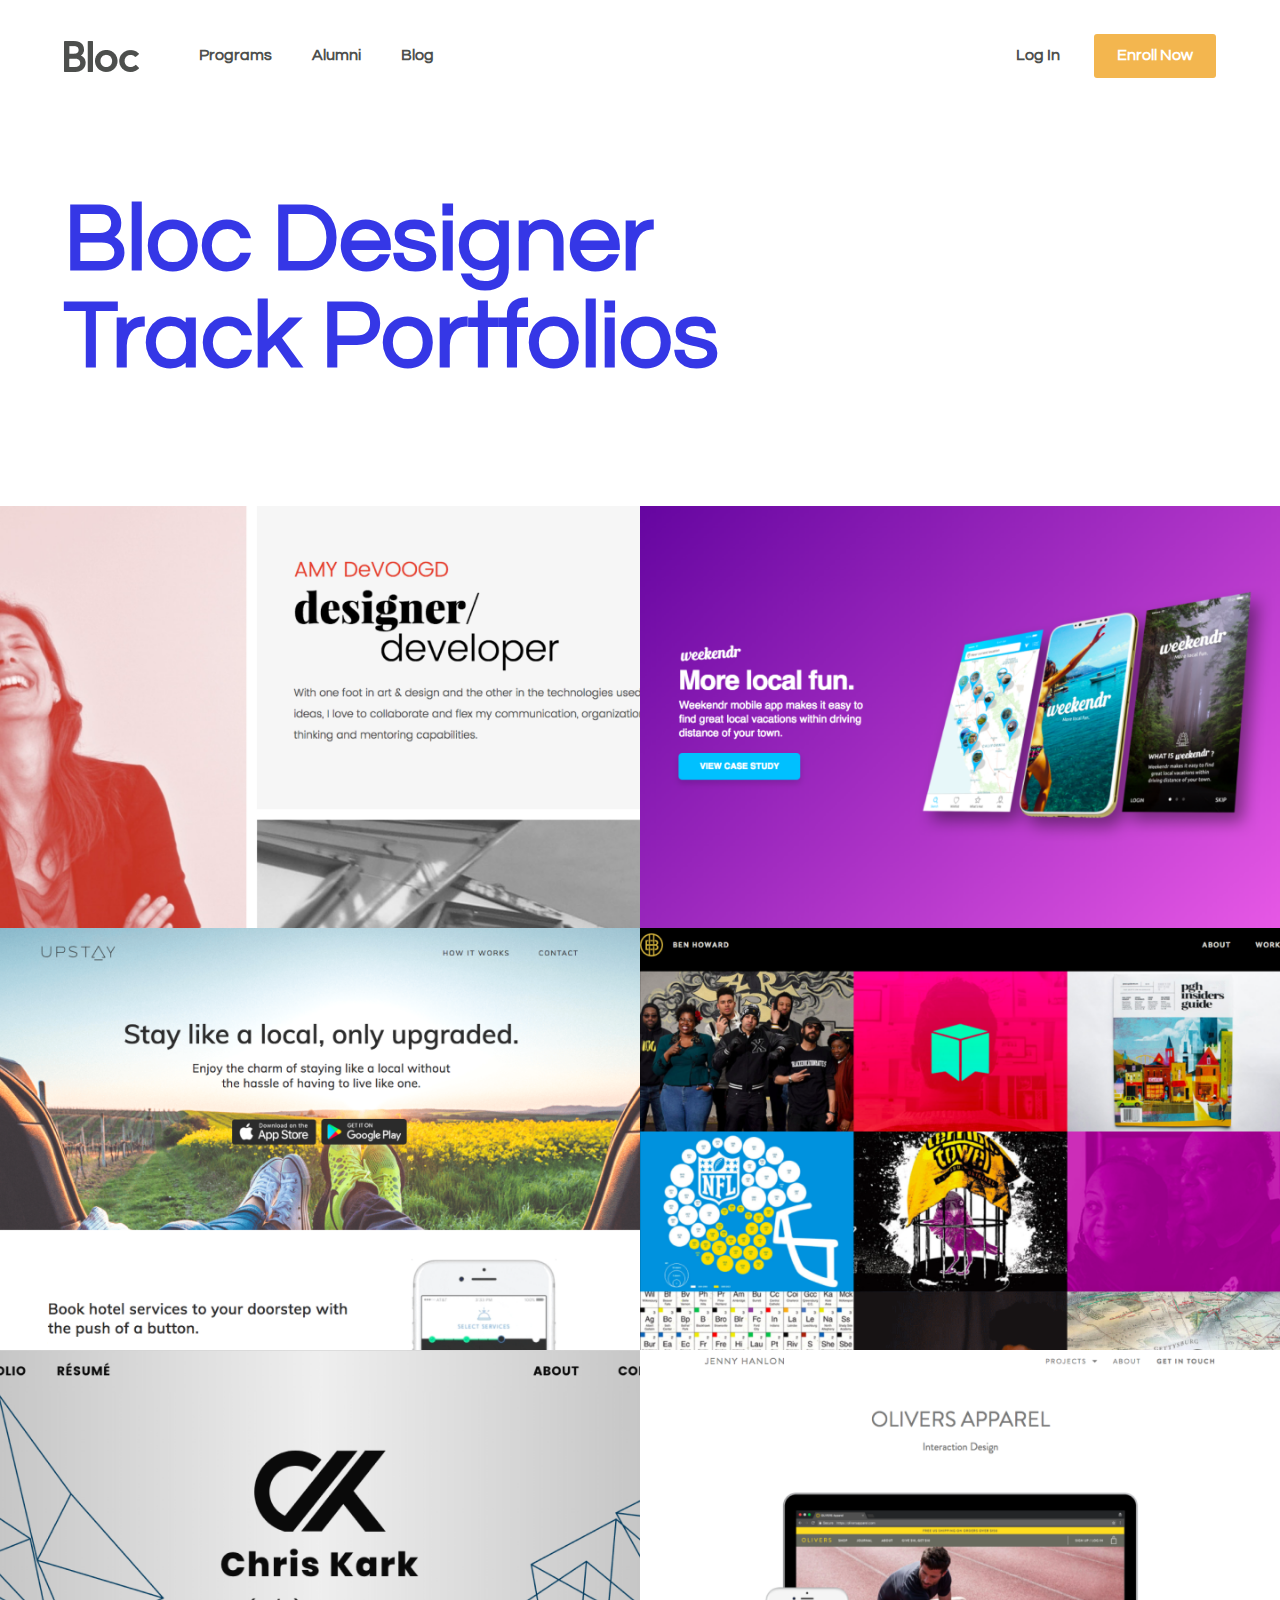
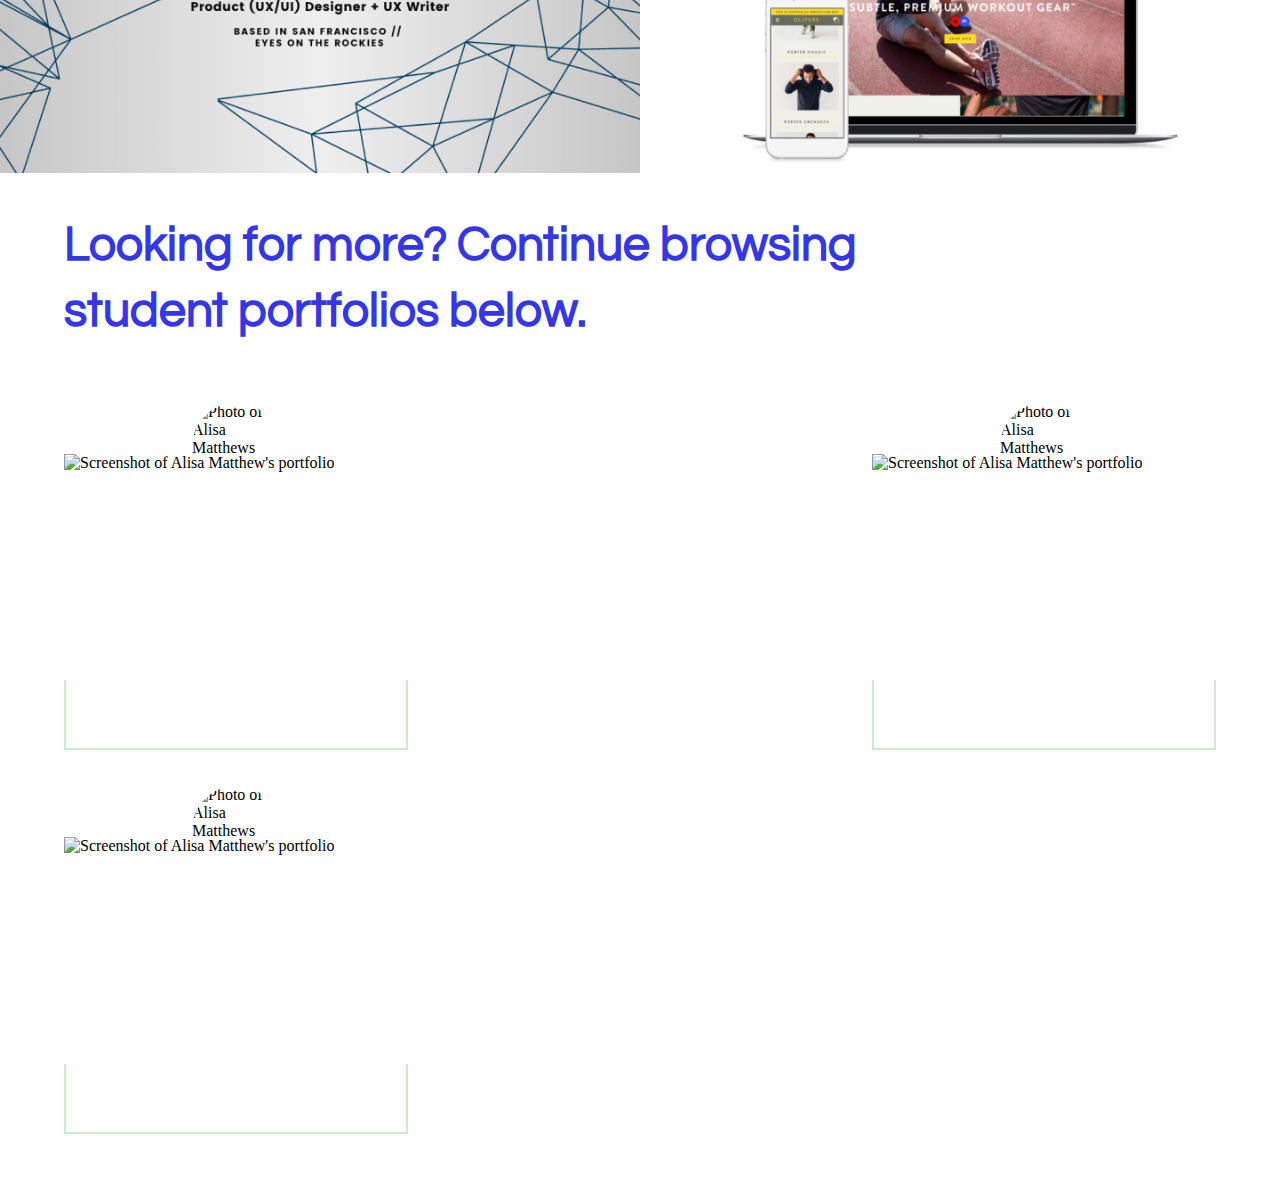
==== index.html @ 14255a94 "update more portfolios section" ====
<!DOCTYPE html>
<html lang="en-us">
  <head>
    <meta http-equiv="X-UA-Compatible" content="IE=Edge">
    <meta name="viewport" content="width=device-width, initial-scale=1">
    <meta charset="utf-8">
    <title>Bloc Designer Track Portfolios</title>

    <!-- Favicon -->
    <link rel="shortcut icon" type="image/x-icon" href="https://cdn2.bloc.io/assets/logos/bloc-logo-square-500x500-white-aeadf5158e1755bd456884b27b564ef7.jpg">

    <!-- CSS -->
    <link rel="stylesheet" href="css/style.css">

    <!-- Circular Typeface -->
    <link rel="stylesheet" href="https://img.bloc.io/fonts/typography.css">

    <!-- Alternate Typeface -->
    <link rel="stylesheet" href="https://fonts.googleapis.com/css?family=Questrial:300,400,700">

    <!-- Info for social media posts -->


  </head>
  <body>

    <!-- HEADER -->

    <header>
      <div class="bloc-header">
        <div class="header-one-half-left">
          <a href="https://www.bloc.io/"><div id="logo"><img src="assets/bloc-logo.png" alt="Bloc logo"></div>
          <div class="header-links"></a>
            <a href="https://www.bloc.io/#programs"><h4>Programs</h4></a>
            <a href="https://www.bloc.io/alumni"><h4>Alumni</h4></a>
            <a href="https://medium.com/newsonthebloc"><h4>Blog</h4></a>
          </div>
        </div>
        <div class="header-one-half-right">
          <div class="log-in-link">
            <a href="https://www.bloc.io/sign_in"><h4>Log In</h4></a>
          </div>
          <a href="https://www.bloc.io/enroll"><div class="enroll-button"><h4>Enroll Now</h4></div>
        </div></a>
      </div>
    </header>

    <!-- FEATURED PORTFOLIOS -->
    <section class="featured-portfolios-section">
      <div class="featured-portfolios-section-title">
        <h1>Bloc Designer Track Portfolios</h1>
      </div>
      <div class="featured-portfolio" id="amy-d">
        <a href="http://devoogd.com/" target="_blank">
          <img src="assets/amy-d-portfolio.png" alt="Amy DeVoogd Portfolio">
        </a>
      </div>
      <div class="featured-portfolio-mobile-info">
        <h3>Amy DeVoogd</h3>
        <p class="featured-portfolio-mobile-city">Chicago, IL</p>
        <p class="featured-portfolio-mobile-type">Designer/Developer</p>
      </div>
      <div class="featured-portfolio" id="edward-l">
        <a href="http://eduxdesigns.com/" target="_blank">
          <img src="assets/edward-l-portfolio.png" alt="Edward Lim Portfolio">
        </a>
      </div>
      <div class="featured-portfolio-mobile-info">
        <h3>Edward Lim</h3>
        <p class="featured-portfolio-mobile-city">San Francisco, CA</p>
        <p class="featured-portfolio-mobile-type">UX Designer</p>
      </div>
      <div class="featured-portfolio" id="megan-r">
        <a href="http://meganreed.com/" target="_blank">
          <img src="assets/megan-r-portfolio.png" alt="Megan Reed Portfolio">
        </a>
      </div>
      <div class="featured-portfolio-mobile-info">
        <h3>Megan Reed</h3>
        <p class="featured-portfolio-mobile-city">Miami, FL</p>
        <p class="featured-portfolio-mobile-type">Digital Experience Designer</p>
      </div>
      <div class="featured-portfolio" id="ben-h">
        <a href="http://benhoward.design/" target="_blank">
          <img src="assets/ben-h-portfolio.png" alt="Ben Howard Portfolio">
        </a>
      </div>
      <div class="featured-portfolio-mobile-info">
        <h3>Ben Howard</h3>
        <p class="featured-portfolio-mobile-city">Pittsburg, PA</p>
        <p class="featured-portfolio-mobile-type">Designer</p>
      </div>
      <div class="featured-portfolio" id="chris-k">
        <a href="http://ckark.io/" target="_blank">
          <img src="assets/chris-k-portfolio.png" alt="Chris Kark Portfolio">
        </a>
      </div>
      <div class="featured-portfolio-mobile-info">
        <h3>Chris Kark</h3>
        <p class="featured-portfolio-mobile-city">San Francisco, CA</p>
        <p class="featured-portfolio-mobile-type">Product Designer + UX Writer</p>
      </div>
      <div class="featured-portfolio" id="jenny-h">
        <a href="http://jennyhanlon.com/" target="_blank">
          <img src="assets/jenny-h-portfolio.png" alt="Jenny Hanlon Portfolio">
        </a>
      </div>
      <div class="featured-portfolio-mobile-info">
        <h3>Jenny Hanlon</h3>
        <p class="featured-portfolio-mobile-city">Bay Area</p>
        <p class="featured-portfolio-mobile-type">User Experience Designer</p>
      </div>
    </section>

    <!-- MORE STUDENT PORTFOLIOS-->
    <section class="more-portfolios-section">
      <div class="more-portfolios-section-title">
        <h2>Looking for more? Continue browsing student portfolios below.</h2>
      </div>
      <div class="more-portfolios-layout">

        <div class="individual-portfolio flex-start">
          <div class="individual-portfolio-student-photo">
            <img src="assets/alisa-m-photo.png" alt="Photo of Alisa Matthews">
          </div>
          <div class="individual-portfolio-screenshot">
            <img src="assets/alisa-m-screenshot.png" alt="Screenshot of Alisa Matthew's portfolio">
          </div>
          <div class="individual-portfolio-info">

          </div>
        </div>

        <div class="individual-portfolio">
          <div class="individual-portfolio-student-photo">
            <img src="assets/alisa-m-photo.png" alt="Photo of Alisa Matthews">
          </div>
          <div class="individual-portfolio-screenshot">
            <img src="assets/alisa-m-screenshot.png" alt="Screenshot of Alisa Matthew's portfolio">
          </div>
          <div class="individual-portfolio-info">

          </div>
        </div>

        <div class="individual-portfolio flex-end">
          <div class="individual-portfolio-student-photo">
            <img src="assets/alisa-m-photo.png" alt="Photo of Alisa Matthews">
          </div>
          <div class="individual-portfolio-screenshot">
            <img src="assets/alisa-m-screenshot.png" alt="Screenshot of Alisa Matthew's portfolio">
          </div>
          <div class="individual-portfolio-info">

          </div>
        </div>

      </div>
    </section>





    <script src="js/jquery-3.2.1.min.js"></script>
    <script type="text/javascript">

      function hasTouch() {
        return 'ontouchstart' in document.documentElement
           || navigator.maxTouchPoints > 0
           || navigator.msMaxTouchPoints > 0;
         }

      // disable hover states on touch based devices

      if (hasTouch()) { // remove all :hover stylesheets
        try { // prevent exception on browsers not supporting DOM styleSheets properly
          for (var si in document.styleSheets) {
            var styleSheet = document.styleSheets[si];
            if (!styleSheet.rules) continue;

            for (var ri = styleSheet.rules.length - 1; ri >= 0; ri--) {
                if (!styleSheet.rules[ri].selectorText) continue;

                if (styleSheet.rules[ri].selectorText.match(':hover')) {
                    styleSheet.deleteRule(ri);
                }
             }
          }
        } catch (ex) {}
      }

    </script>


  </body>
</html>
---- css/style.css ----
ul {
    -webkit-margin-after: 0;
    -webkit-margin-before: 0;
    -webkit-padding-start: 0;
    padding: 0;
    margin: 0;
    text-align: left;
    top:0;
    right: 0;
    bottom: 0;
    left: 0;
}

body {
  margin: 0;
}

h1 {
  font-size: 40px;
  line-height: 41px;
  font-family: "Circular Std", "Questrial", sans-serif;
  font-style: Black;
  color: #3537E6;
  margin: 0;
}

h2 {
  font-size: 30px;
  line-height: 38px;
  font-family: "Circular Std", "Questrial", sans-serif;
  font-style: Black;
  color: #3537E6;
  margin: 0;
}

h3 {
  font-size: 24px;
  line-height: 39px;
  font-family: "Circular Std", "Questrial", sans-serif;
  font-style: Bold;
  color: #fff;
  margin: 0;
}

h4 {
  font-size: 16px;
  line-height: 18px;
  font-family: "Circular Std", "Questrial", sans-serif;
  font-style: Medium;
  color: #4D4F4D;
  margin: 0;
}

p {
  margin: 0;
  font-family: "Circular Std", "Questrial", sans-serif;
}



/* Bloc header */

.bloc-header a {
  text-decoration: none;
}

.bloc-header {
  width: 100%;
  max-width: 2160px;
}

.header-one-half-left {
  margin-top: 34px;
  margin-bottom: 34px;
  margin-left: 30px;
  width: 50px;
  float: left;
  position: relative;
  transition: 0.5s ease;
}

.header-one-half-right {
  margin-top: 34px;
  margin-bottom: 34px;
  margin-right: 30px;
  width: 122px;
  float: right;
  transition: 0.5s ease;
}

#logo {
  padding-top: 7px;
}

.header-links {
  padding:0 0 10px 60px;
}

.header-links h4 {
  display: none;
}

.log-in-link {
  display: none;
}

.enroll-button {
  width: 122px;
  height: 44px;
  background-color: #F3B64F;
  border-radius: 3px;
  float: right;
}

.enroll-button h4 {
  color: #fff;
  text-align: center;
  padding-top: 12px;
  margin: 0 0;
}

@media (min-width: 768px) {
  .header-one-half-left {
    width: 400px;
    margin-left: 64px;
    display: -webkit-inline-box;
  }
  .header-one-half-right {
    width: 200px;
    margin-right: 64px;
  }
  .header-links h4 {
    display: inline-block;
    padding-right: 36px;
    margin-top: 12px;
  }
  .log-in-link {
    display: -webkit-inline-box;
    margin-top: 12px;
  }
}



/* Featured Portfolios Section */

.featured-portfolios-section {
  width: 100%;
  display: block;
  position: relative;
  clear: both;
  padding-top: 20px;
}

.featured-portfolios-section-title {
  width: 233px;
  margin-left: 30px;
  padding: 20px 0 70px 0;
}

.featured-portfolio img {
  width: 100%;
  overflow: hidden;
  vertical-align: top;
}

.featured-portfolio-mobile-info {
  display: block;
  background-color: #3537E6;
  height: 120px;
  padding-left: 30px;
}

.featured-portfolio-mobile-info h3 {
  width: 90%;
  padding-top: 10px;
  margin-bottom: -6px;
}

.featured-portfolio-mobile-info p {
  font-style: Medium;
  text-align: left;
  color: #fff;
  width: 90%;
  margin-top: 10px;
}

.featured-portfolio-mobile-city p {
  font-size: 17px;
}

.featured-portfolio-mobile-type {
  text-transform: uppercase;
}

.featured-portfolio-mobile-type p {
  font-size: 16px;
  padding-bottom: 15px;
}

@media (min-width: 768px) {
  .featured-portfolios-section-title {
    width: 650px;
    margin-left: 64px;
    padding: 60px 0 120px 0;
  }
  .featured-portfolios-section-title h1 {
    font-size: 95px;
    line-height: 97px;
  }
  .featured-portfolio {
    display: inline-block;
    float: left;
    width: 50%;
  }
  .featured-portfolio-mobile-info {
    display: none;
  }
}

@media (min-width: 950px) {
  .featured-portfolios-section-title {
    width: 760px;
  }
}

@media (min-width: 2160px) {
  .featured-portfolios-section {
    max-width: 2160px;
  }
  .featured-portfolio {
    max-width: 720px;
  }
}


/* More portfolios section title */

.more-portfolios-section {
  position: relative;
  clear: both;
  display: block;
}

.more-portfolios-section-title {
  padding: 40px 0 40px 30px;
  background: #3537E6;
}

.more-portfolios-section-title h2 {
  color: #fff;
  width: 317px;
}

@media (min-width: 768px) {
  .more-portfolios-section-title {
    background: #fff;
    padding-left: 64px;
  }
  .more-portfolios-section-title h2 {
    font-size: 48px;
    line-height: 66px;
    color: #3537E6;
    width: 650px;
  }
}

@media (min-width: 950px) {
  .more-portfolios-section-title h2 {
    width: 851px;
  }
}


/* More portfolios section content */

.more-portfolios-layout {
  display: flex;
  flex-direction: column;
  padding-top: 40px;
  padding-bottom: 40px;
  width: 345px;
  margin-left: auto;
  margin-right: auto;
}

.individual-portfolio {
  padding: 18px 0;
}

.individual-portfolio-student-photo {
  width: 75px;
  height: 75px;
  border-radius: 50%;
  position:relative;
  z-index:1;
  overflow: hidden;
  margin-left: auto;
  margin-right: auto;
  margin-bottom: -37px;
}

.individual-portfolio-student-photo img {
  height: 75px;
  width: auto;
}

.individual-portfolio-screenshot {
  width: 314px;
  height: 206.8px;
  overflow: hidden;
}

.individual-portfolio-screenshot img {
  height: 206.8px;
  width: auto;
}

.individual-portfolio-info {
  height: 62px;
  width: 310px;
  border-right: 2px solid #CBEBCB;
  border-bottom: 2px solid #CBEBCB;
  border-left: 2px solid #CBEBCB;
}

@media (min-width: 768px) {
  .more-portfolios-layout {
    padding-top: 0;
  }
  .individual-portfolio-student-photo {
    width: 88px;
    height: 88px;
    margin-bottom: -37px;
  }
  .individual-portfolio-student-photo img {
    min-height: 88px;
  }
  .individual-portfolio-screenshot {
    width: 344px;
    height: 226.46px;
  }
  .individual-portfolio-screenshot img {
    height: 226.46px;
  }
  .individual-portfolio-info {
    height: 68px;
    width: 340px;
  }
}

@media (min-width: 1255px) {
  .more-portfolios-layout {
    width: auto;
    max-width: 1639px;
    margin-left: 64px;
    flex-wrap: wrap;
    flex-direction: row;
    justify-content: space-between;
  }
  .individual-portfolio {
    padding-right: 64px;
  }
}

@media (min-width: 2160px) {
  .more-portfolios-layout {
    width: 1639px;
  }
}
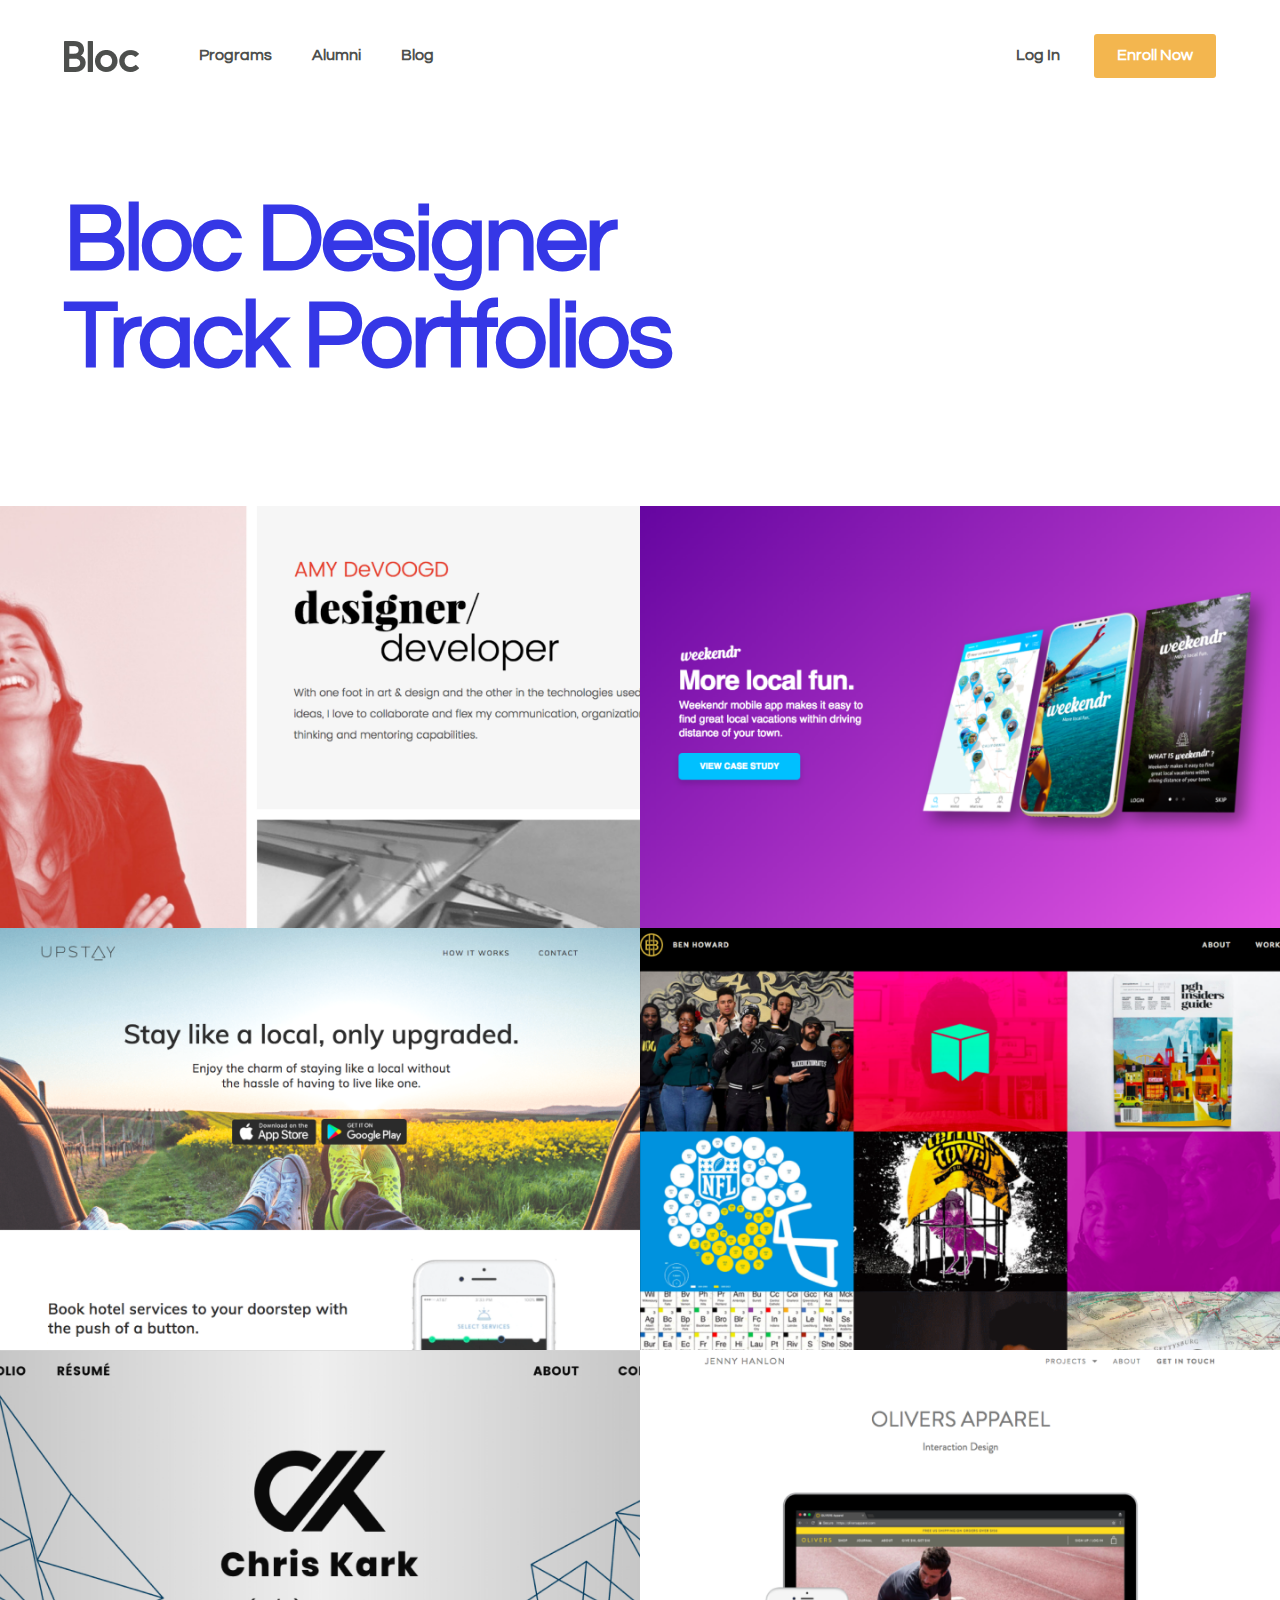
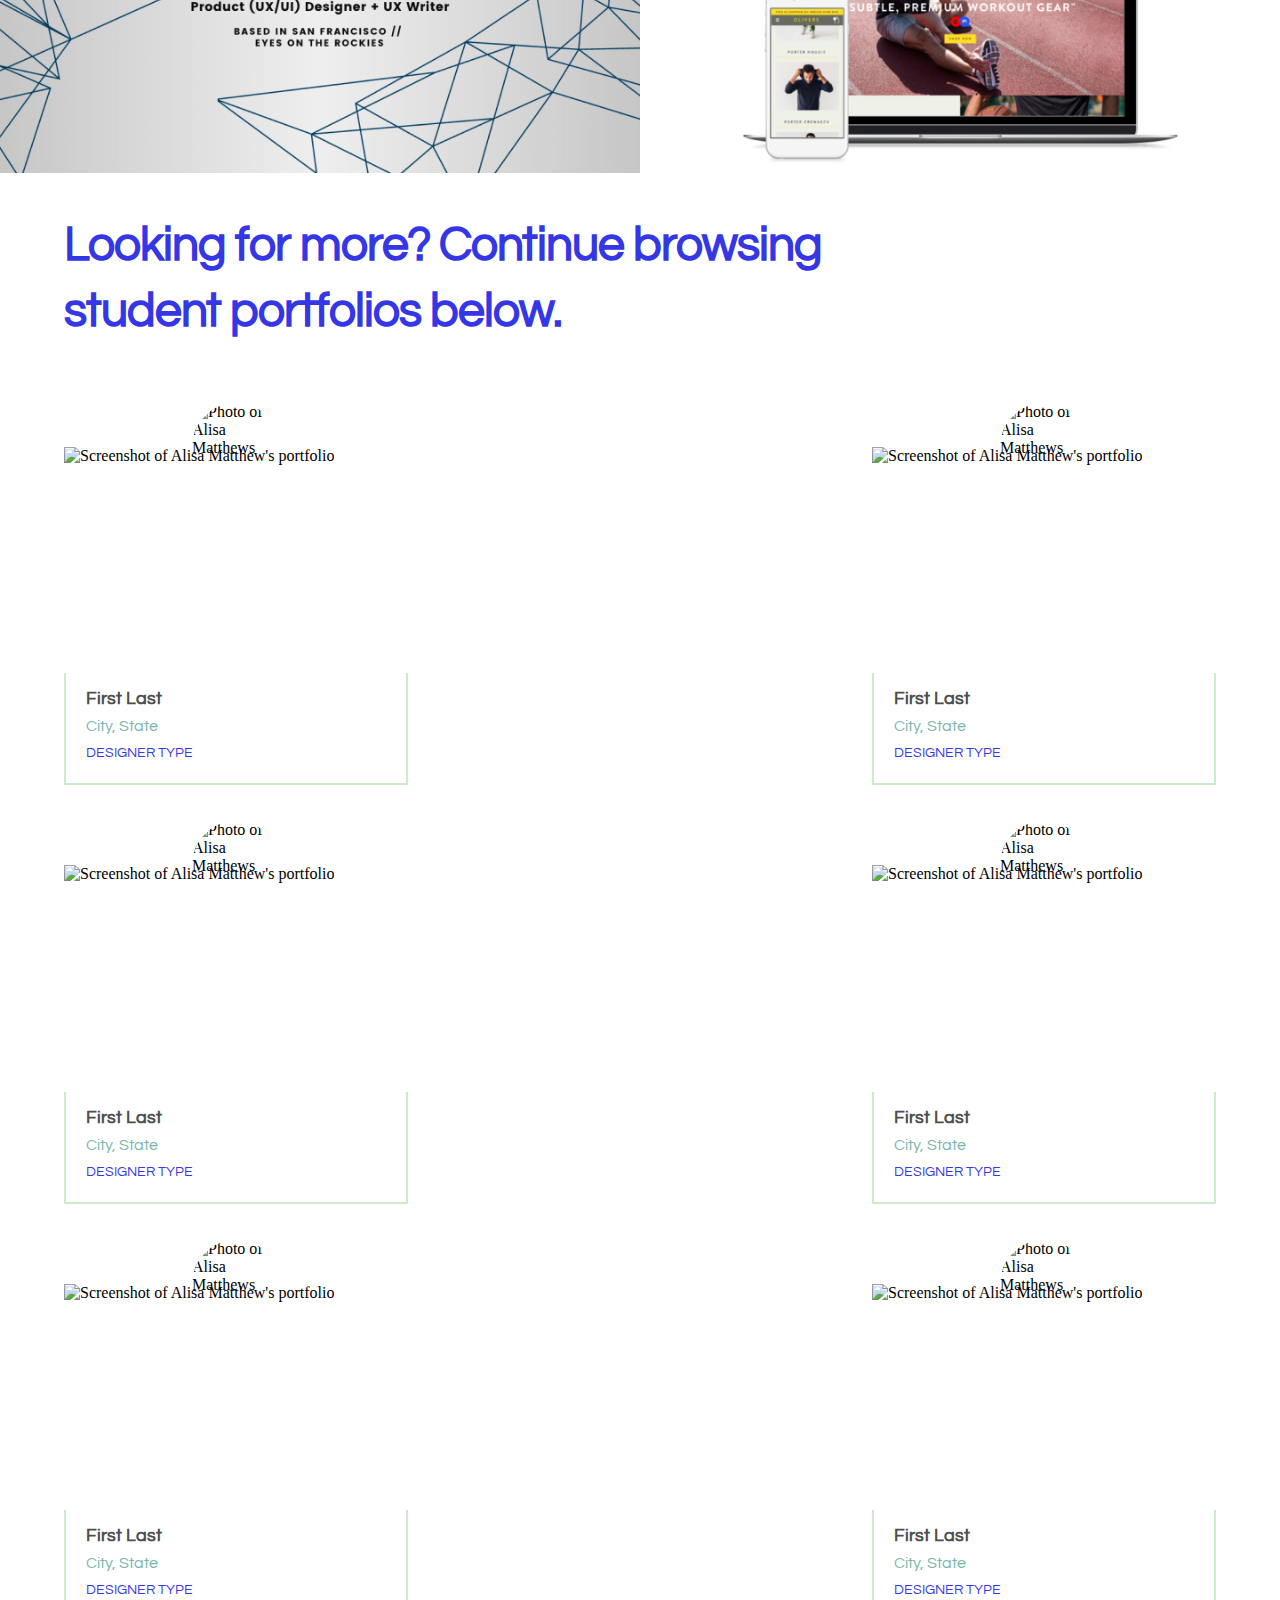
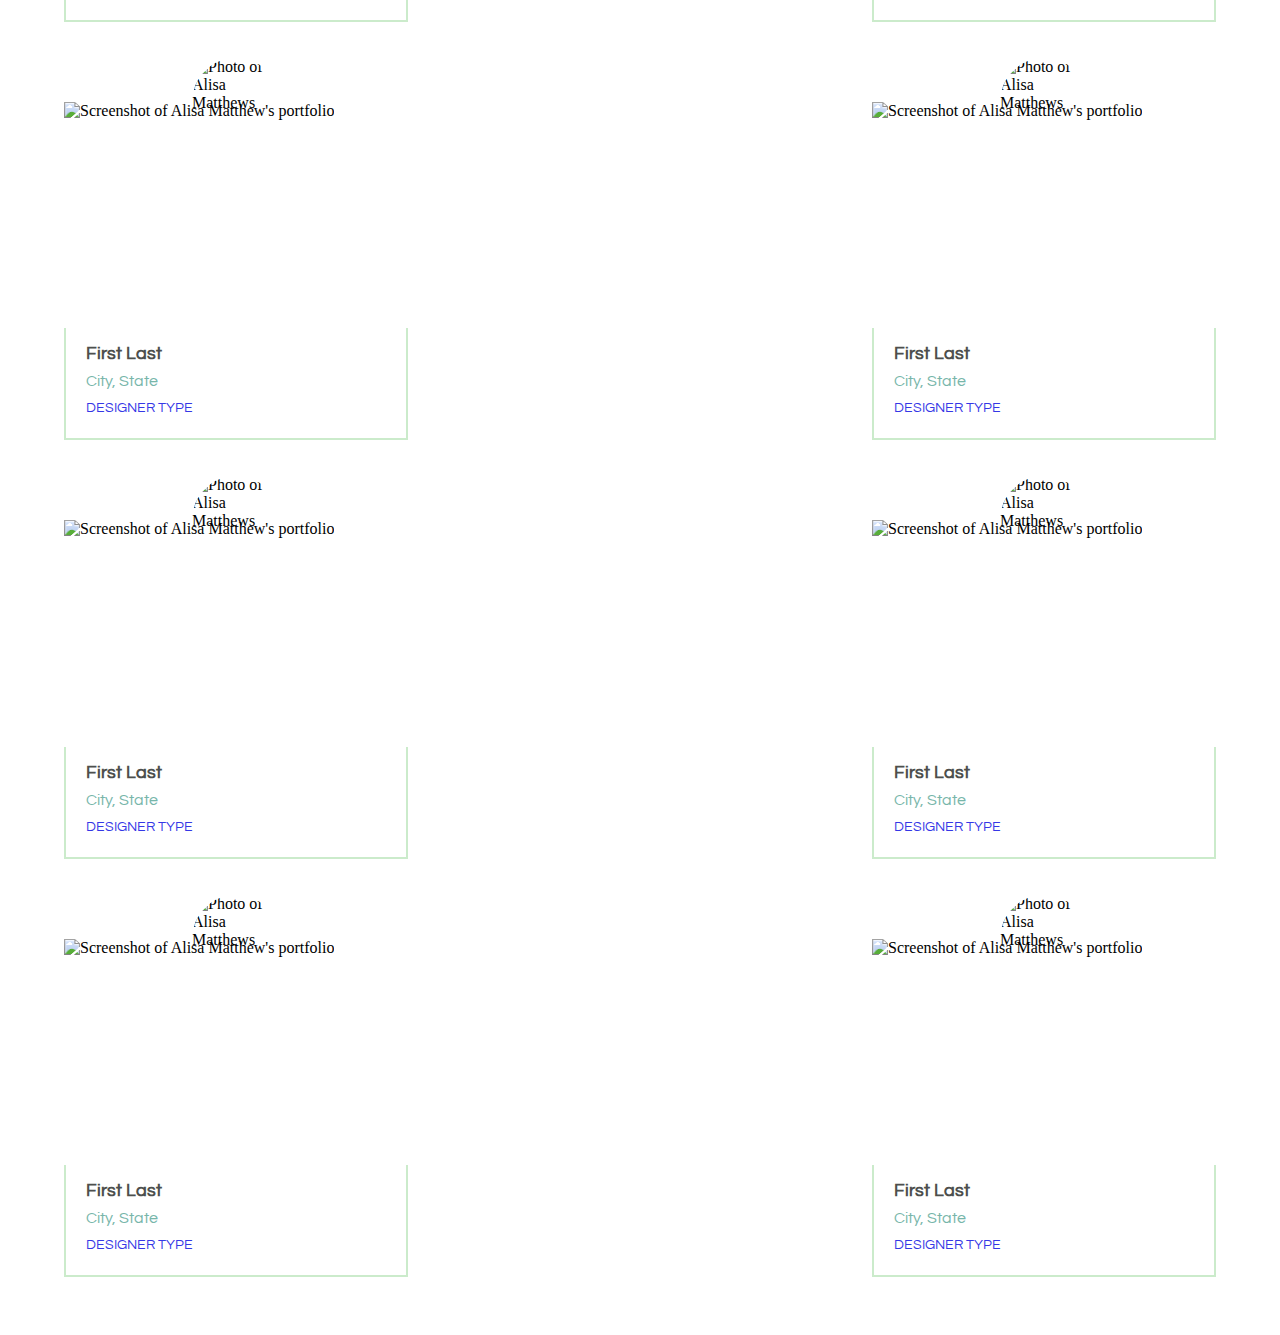
==== commit 781fe03f: "add styling for additional portfolio info" ====
--- a/index.html
+++ b/index.html
@@ -119,39 +119,171 @@
       </div>
       <div class="more-portfolios-layout">
 
-        <div class="individual-portfolio flex-start">
-          <div class="individual-portfolio-student-photo">
-            <img src="assets/alisa-m-photo.png" alt="Photo of Alisa Matthews">
-          </div>
-          <div class="individual-portfolio-screenshot">
-            <img src="assets/alisa-m-screenshot.png" alt="Screenshot of Alisa Matthew's portfolio">
-          </div>
-          <div class="individual-portfolio-info">
-
-          </div>
-        </div>
-
-        <div class="individual-portfolio">
-          <div class="individual-portfolio-student-photo">
-            <img src="assets/alisa-m-photo.png" alt="Photo of Alisa Matthews">
-          </div>
-          <div class="individual-portfolio-screenshot">
-            <img src="assets/alisa-m-screenshot.png" alt="Screenshot of Alisa Matthew's portfolio">
-          </div>
-          <div class="individual-portfolio-info">
-
-          </div>
-        </div>
-
-        <div class="individual-portfolio flex-end">
-          <div class="individual-portfolio-student-photo">
-            <img src="assets/alisa-m-photo.png" alt="Photo of Alisa Matthews">
-          </div>
-          <div class="individual-portfolio-screenshot">
-            <img src="assets/alisa-m-screenshot.png" alt="Screenshot of Alisa Matthew's portfolio">
-          </div>
-          <div class="individual-portfolio-info">
-
+        <div class="individual-portfolio">
+          <div class="individual-portfolio-student-photo">
+            <img src="assets/alisa-m-photo.png" alt="Photo of Alisa Matthews">
+          </div>
+          <div class="individual-portfolio-screenshot">
+            <img src="assets/alisa-m-screenshot.png" alt="Screenshot of Alisa Matthew's portfolio">
+          </div>
+          <div class="individual-portfolio-info">
+            <h3>First Last</h3>
+            <p class="individual-portfolio-city">City, State</p>
+            <p class="individual-portfolio-type">Designer Type</p>
+          </div>
+        </div>
+
+        <div class="individual-portfolio">
+          <div class="individual-portfolio-student-photo">
+            <img src="assets/alisa-m-photo.png" alt="Photo of Alisa Matthews">
+          </div>
+          <div class="individual-portfolio-screenshot">
+            <img src="assets/alisa-m-screenshot.png" alt="Screenshot of Alisa Matthew's portfolio">
+          </div>
+          <div class="individual-portfolio-info">
+            <h3>First Last</h3>
+            <p class="individual-portfolio-city">City, State</p>
+            <p class="individual-portfolio-type">Designer Type</p>
+          </div>
+        </div>
+
+        <div class="individual-portfolio">
+          <div class="individual-portfolio-student-photo">
+            <img src="assets/alisa-m-photo.png" alt="Photo of Alisa Matthews">
+          </div>
+          <div class="individual-portfolio-screenshot">
+            <img src="assets/alisa-m-screenshot.png" alt="Screenshot of Alisa Matthew's portfolio">
+          </div>
+          <div class="individual-portfolio-info">
+            <h3>First Last</h3>
+            <p class="individual-portfolio-city">City, State</p>
+            <p class="individual-portfolio-type">Designer Type</p>
+          </div>
+        </div>
+
+        <div class="individual-portfolio">
+          <div class="individual-portfolio-student-photo">
+            <img src="assets/alisa-m-photo.png" alt="Photo of Alisa Matthews">
+          </div>
+          <div class="individual-portfolio-screenshot">
+            <img src="assets/alisa-m-screenshot.png" alt="Screenshot of Alisa Matthew's portfolio">
+          </div>
+          <div class="individual-portfolio-info">
+            <h3>First Last</h3>
+            <p class="individual-portfolio-city">City, State</p>
+            <p class="individual-portfolio-type">Designer Type</p>
+          </div>
+        </div>
+
+        <div class="individual-portfolio">
+          <div class="individual-portfolio-student-photo">
+            <img src="assets/alisa-m-photo.png" alt="Photo of Alisa Matthews">
+          </div>
+          <div class="individual-portfolio-screenshot">
+            <img src="assets/alisa-m-screenshot.png" alt="Screenshot of Alisa Matthew's portfolio">
+          </div>
+          <div class="individual-portfolio-info">
+            <h3>First Last</h3>
+            <p class="individual-portfolio-city">City, State</p>
+            <p class="individual-portfolio-type">Designer Type</p>
+          </div>
+        </div>
+
+        <div class="individual-portfolio">
+          <div class="individual-portfolio-student-photo">
+            <img src="assets/alisa-m-photo.png" alt="Photo of Alisa Matthews">
+          </div>
+          <div class="individual-portfolio-screenshot">
+            <img src="assets/alisa-m-screenshot.png" alt="Screenshot of Alisa Matthew's portfolio">
+          </div>
+          <div class="individual-portfolio-info">
+            <h3>First Last</h3>
+            <p class="individual-portfolio-city">City, State</p>
+            <p class="individual-portfolio-type">Designer Type</p>
+          </div>
+        </div>
+
+        <div class="individual-portfolio">
+          <div class="individual-portfolio-student-photo">
+            <img src="assets/alisa-m-photo.png" alt="Photo of Alisa Matthews">
+          </div>
+          <div class="individual-portfolio-screenshot">
+            <img src="assets/alisa-m-screenshot.png" alt="Screenshot of Alisa Matthew's portfolio">
+          </div>
+          <div class="individual-portfolio-info">
+            <h3>First Last</h3>
+            <p class="individual-portfolio-city">City, State</p>
+            <p class="individual-portfolio-type">Designer Type</p>
+          </div>
+        </div>
+
+        <div class="individual-portfolio">
+          <div class="individual-portfolio-student-photo">
+            <img src="assets/alisa-m-photo.png" alt="Photo of Alisa Matthews">
+          </div>
+          <div class="individual-portfolio-screenshot">
+            <img src="assets/alisa-m-screenshot.png" alt="Screenshot of Alisa Matthew's portfolio">
+          </div>
+          <div class="individual-portfolio-info">
+            <h3>First Last</h3>
+            <p class="individual-portfolio-city">City, State</p>
+            <p class="individual-portfolio-type">Designer Type</p>
+          </div>
+        </div>
+
+        <div class="individual-portfolio">
+          <div class="individual-portfolio-student-photo">
+            <img src="assets/alisa-m-photo.png" alt="Photo of Alisa Matthews">
+          </div>
+          <div class="individual-portfolio-screenshot">
+            <img src="assets/alisa-m-screenshot.png" alt="Screenshot of Alisa Matthew's portfolio">
+          </div>
+          <div class="individual-portfolio-info">
+            <h3>First Last</h3>
+            <p class="individual-portfolio-city">City, State</p>
+            <p class="individual-portfolio-type">Designer Type</p>
+          </div>
+        </div>
+
+        <div class="individual-portfolio">
+          <div class="individual-portfolio-student-photo">
+            <img src="assets/alisa-m-photo.png" alt="Photo of Alisa Matthews">
+          </div>
+          <div class="individual-portfolio-screenshot">
+            <img src="assets/alisa-m-screenshot.png" alt="Screenshot of Alisa Matthew's portfolio">
+          </div>
+          <div class="individual-portfolio-info">
+            <h3>First Last</h3>
+            <p class="individual-portfolio-city">City, State</p>
+            <p class="individual-portfolio-type">Designer Type</p>
+          </div>
+        </div>
+
+        <div class="individual-portfolio">
+          <div class="individual-portfolio-student-photo">
+            <img src="assets/alisa-m-photo.png" alt="Photo of Alisa Matthews">
+          </div>
+          <div class="individual-portfolio-screenshot">
+            <img src="assets/alisa-m-screenshot.png" alt="Screenshot of Alisa Matthew's portfolio">
+          </div>
+          <div class="individual-portfolio-info">
+            <h3>First Last</h3>
+            <p class="individual-portfolio-city">City, State</p>
+            <p class="individual-portfolio-type">Designer Type</p>
+          </div>
+        </div>
+
+        <div class="individual-portfolio">
+          <div class="individual-portfolio-student-photo">
+            <img src="assets/alisa-m-photo.png" alt="Photo of Alisa Matthews">
+          </div>
+          <div class="individual-portfolio-screenshot">
+            <img src="assets/alisa-m-screenshot.png" alt="Screenshot of Alisa Matthew's portfolio">
+          </div>
+          <div class="individual-portfolio-info">
+            <h3>First Last</h3>
+            <p class="individual-portfolio-city">City, State</p>
+            <p class="individual-portfolio-type">Designer Type</p>
           </div>
         </div>
 
--- a/css/style.css
+++ b/css/style.css
@@ -18,6 +18,7 @@
 h1 {
   font-size: 40px;
   line-height: 41px;
+  letter-spacing: -1px;
   font-family: "Circular Std", "Questrial", sans-serif;
   font-style: Black;
   color: #3537E6;
@@ -27,6 +28,7 @@
 h2 {
   font-size: 30px;
   line-height: 38px;
+  letter-spacing: -1px;
   font-family: "Circular Std", "Questrial", sans-serif;
   font-style: Black;
   color: #3537E6;
@@ -207,6 +209,7 @@
   .featured-portfolios-section-title h1 {
     font-size: 95px;
     line-height: 97px;
+    letter-spacing: -3px;
   }
   .featured-portfolio {
     display: inline-block;
@@ -302,7 +305,6 @@
 
 .individual-portfolio-student-photo img {
   height: 75px;
-  width: auto;
 }
 
 .individual-portfolio-screenshot {
@@ -313,17 +315,36 @@
 
 .individual-portfolio-screenshot img {
   height: 206.8px;
-  width: auto;
 }
 
 .individual-portfolio-info {
-  height: 62px;
+  height: 110px;
   width: 310px;
   border-right: 2px solid #CBEBCB;
   border-bottom: 2px solid #CBEBCB;
   border-left: 2px solid #CBEBCB;
 }
 
+.individual-portfolio-info h3 {
+  font-size: 18px;
+  color: #4D4F4D;
+  padding: 6px 0 0 20px;
+}
+
+.individual-portfolio-city {
+  font-size: 16px;
+  color: #77B6AA;
+  padding-left: 20px;
+}
+
+.individual-portfolio-type {
+  font-size: 14px;
+  letter-spacing: 18%;
+  text-transform: uppercase;
+  color: #3537E6;
+  padding: 12px 0 0 20px;
+}
+
 @media (min-width: 768px) {
   .more-portfolios-layout {
     padding-top: 0;
@@ -331,10 +352,10 @@
   .individual-portfolio-student-photo {
     width: 88px;
     height: 88px;
-    margin-bottom: -37px;
+    margin-bottom: -44px;
   }
   .individual-portfolio-student-photo img {
-    min-height: 88px;
+    height: 88px;
   }
   .individual-portfolio-screenshot {
     width: 344px;
@@ -344,12 +365,11 @@
     height: 226.46px;
   }
   .individual-portfolio-info {
-    height: 68px;
     width: 340px;
   }
 }
 
-@media (min-width: 1255px) {
+@media (min-width: 950px) {
   .more-portfolios-layout {
     width: auto;
     max-width: 1639px;
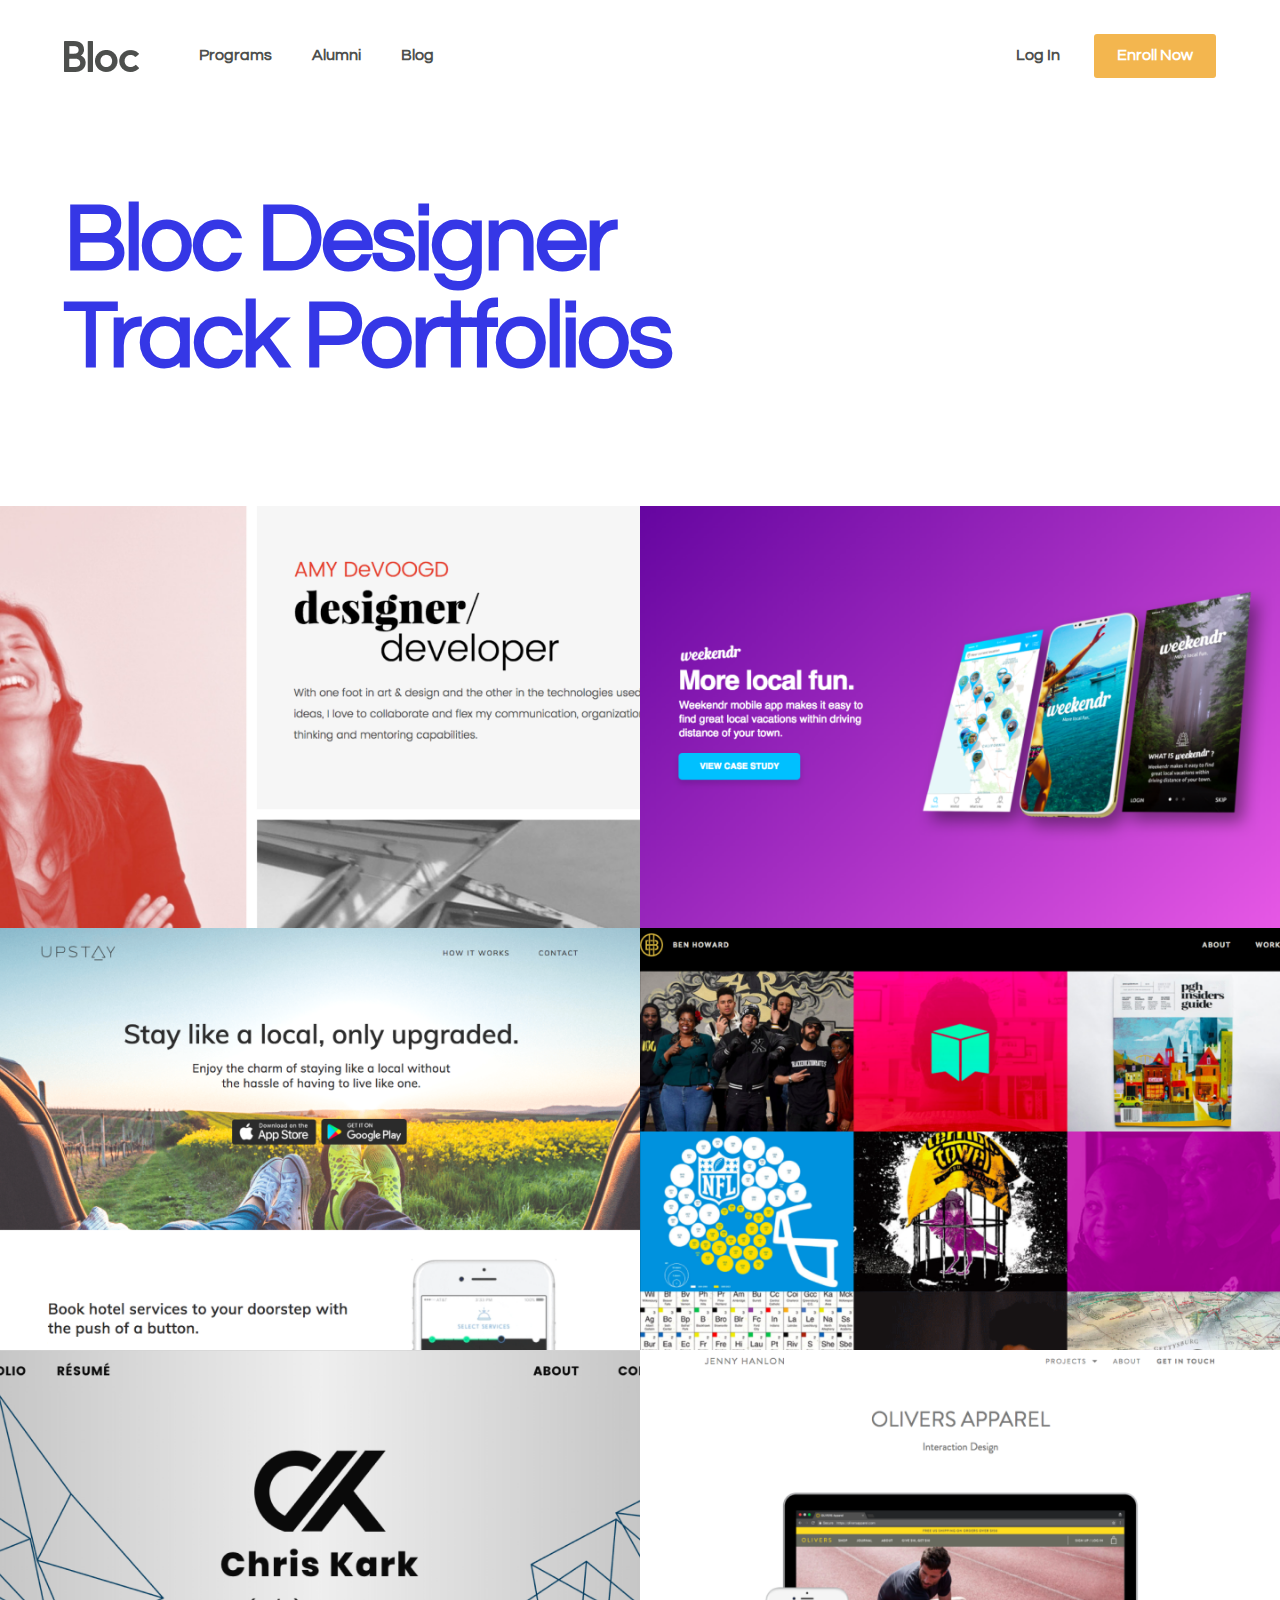
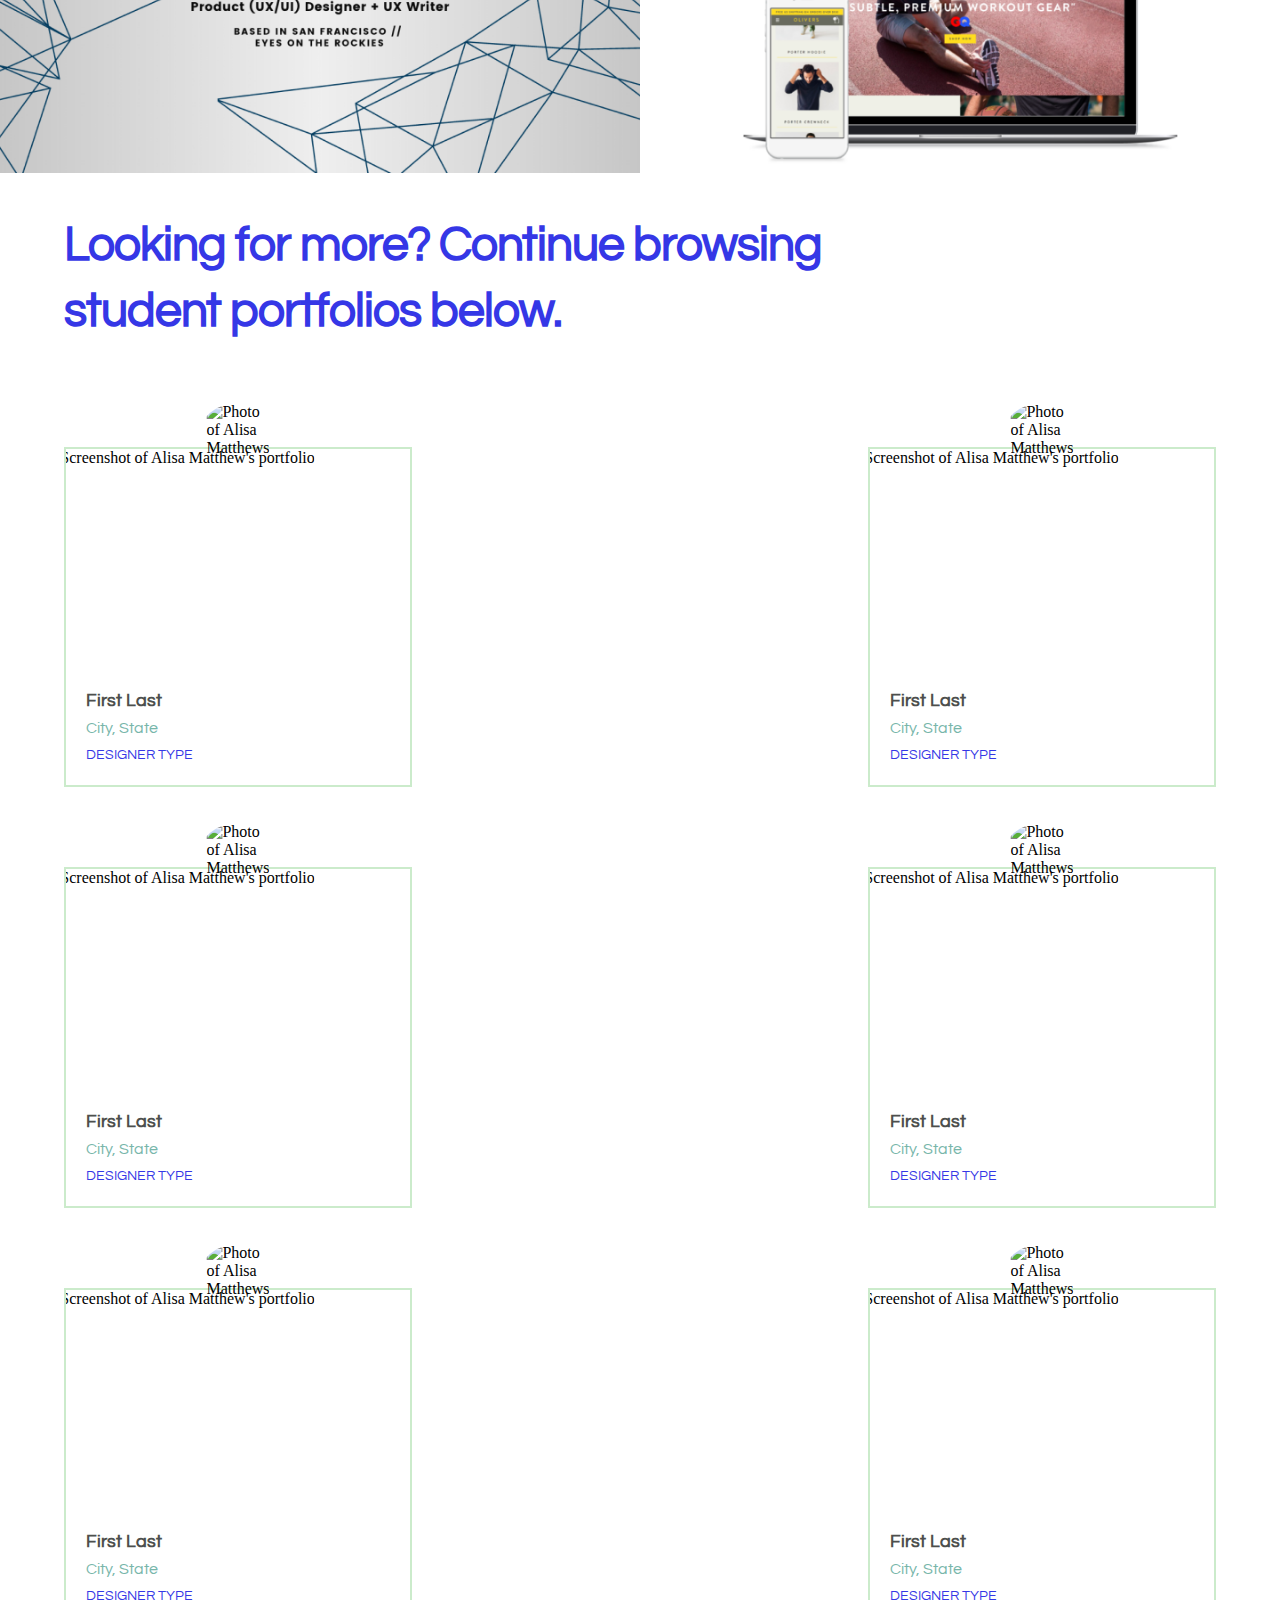
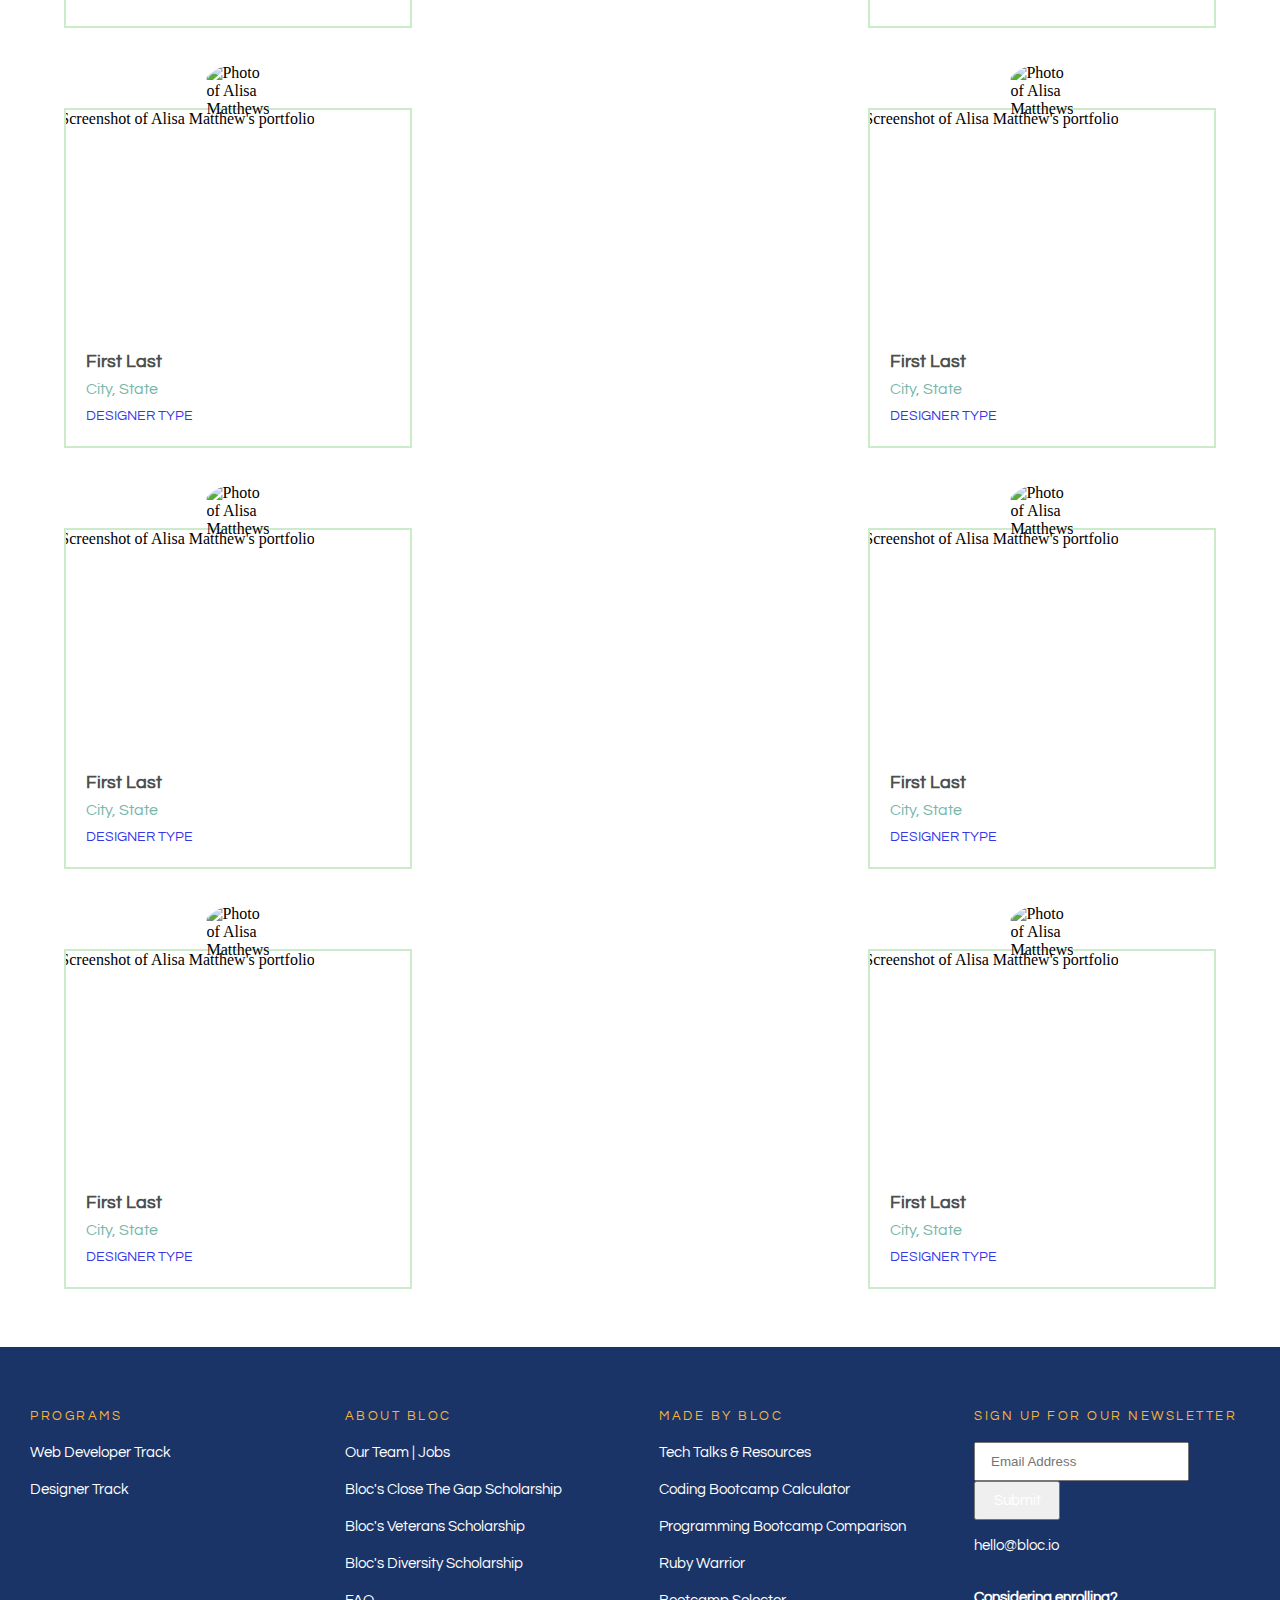
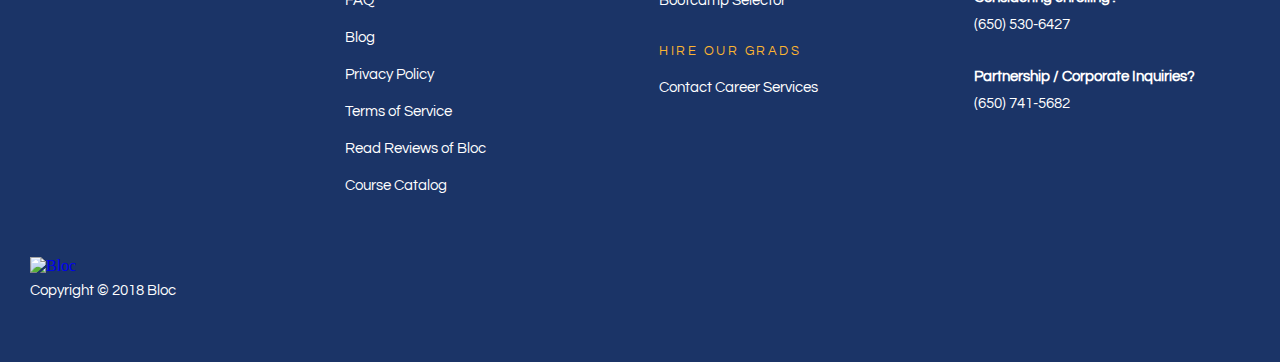
==== commit c571f64e: "center individual portfolio images and add page footer" ====
--- a/index.html
+++ b/index.html
@@ -50,61 +50,67 @@
       <div class="featured-portfolios-section-title">
         <h1>Bloc Designer Track Portfolios</h1>
       </div>
-      <div class="featured-portfolio" id="amy-d">
-        <a href="http://devoogd.com/" target="_blank">
+      <a class="overlay-link" href="http://devoogd.com/" target="_blank">
+        <div class="featured-portfolio" id="amy-d">
           <img src="assets/amy-d-portfolio.png" alt="Amy DeVoogd Portfolio">
-        </a>
-      </div>
+          <div class="overlay"></div>
+        </div>
+      </a>
       <div class="featured-portfolio-mobile-info">
         <h3>Amy DeVoogd</h3>
         <p class="featured-portfolio-mobile-city">Chicago, IL</p>
         <p class="featured-portfolio-mobile-type">Designer/Developer</p>
       </div>
-      <div class="featured-portfolio" id="edward-l">
-        <a href="http://eduxdesigns.com/" target="_blank">
+      <a class="overlay-link" href="http://eduxdesigns.com/" target="_blank">
+        <div class="featured-portfolio" id="edward-l">
           <img src="assets/edward-l-portfolio.png" alt="Edward Lim Portfolio">
-        </a>
-      </div>
+          <div class="overlay"></div>
+        </div>
+      </a>
       <div class="featured-portfolio-mobile-info">
         <h3>Edward Lim</h3>
         <p class="featured-portfolio-mobile-city">San Francisco, CA</p>
         <p class="featured-portfolio-mobile-type">UX Designer</p>
       </div>
-      <div class="featured-portfolio" id="megan-r">
-        <a href="http://meganreed.com/" target="_blank">
+      <a class="overlay-link" href="http://meganreed.com/" target="_blank">
+        <div class="featured-portfolio" id="megan-r">
           <img src="assets/megan-r-portfolio.png" alt="Megan Reed Portfolio">
-        </a>
-      </div>
+          <div class="overlay"></div>
+        </div>
+      </a>
       <div class="featured-portfolio-mobile-info">
         <h3>Megan Reed</h3>
         <p class="featured-portfolio-mobile-city">Miami, FL</p>
         <p class="featured-portfolio-mobile-type">Digital Experience Designer</p>
       </div>
-      <div class="featured-portfolio" id="ben-h">
-        <a href="http://benhoward.design/" target="_blank">
+      <a class="overlay-link" href="http://benhoward.design/" target="_blank">
+        <div class="featured-portfolio" id="ben-h">
           <img src="assets/ben-h-portfolio.png" alt="Ben Howard Portfolio">
-        </a>
-      </div>
+          <div class="overlay"></div>
+        </div>
+      </a>
       <div class="featured-portfolio-mobile-info">
         <h3>Ben Howard</h3>
         <p class="featured-portfolio-mobile-city">Pittsburg, PA</p>
         <p class="featured-portfolio-mobile-type">Designer</p>
       </div>
-      <div class="featured-portfolio" id="chris-k">
-        <a href="http://ckark.io/" target="_blank">
+      <a class="overlay-link" href="http://ckark.io/" target="_blank">
+        <div class="featured-portfolio" id="chris-k">
           <img src="assets/chris-k-portfolio.png" alt="Chris Kark Portfolio">
-        </a>
-      </div>
+          <div class="overlay"></div>
+        </div>
+      </a>
       <div class="featured-portfolio-mobile-info">
         <h3>Chris Kark</h3>
         <p class="featured-portfolio-mobile-city">San Francisco, CA</p>
         <p class="featured-portfolio-mobile-type">Product Designer + UX Writer</p>
       </div>
-      <div class="featured-portfolio" id="jenny-h">
-        <a href="http://jennyhanlon.com/" target="_blank">
+      <a class="overlay-link" href="http://jennyhanlon.com/" target="_blank">
+        <div class="featured-portfolio" id="jenny-h">
           <img src="assets/jenny-h-portfolio.png" alt="Jenny Hanlon Portfolio">
-        </a>
-      </div>
+          <div class="overlay"></div>
+        </div>
+      </a>
       <div class="featured-portfolio-mobile-info">
         <h3>Jenny Hanlon</h3>
         <p class="featured-portfolio-mobile-city">Bay Area</p>
@@ -290,7 +296,110 @@
       </div>
     </section>
 
-
+    <footer role="contentinfo" class="footer bg--blue-dark p-top--60 p-bottom--60 p-left--30 p-right--30">
+      <div class="container">
+        <div class="row">
+          <div class="c-s--4 c-m--4 c-l--3 m-bottom--30">
+            <label class="fs--12 tc--yellow-base tt--uppercase ls--2-5 d--block m-bottom--15">Programs</label>
+            <ul class="m-bottom--30">
+              <li class="m-bottom--15">
+                <a class="fs--15 tc--white-base" href="https://www.bloc.io/web-developer-track">Web Developer Track</a>
+              </li>
+              <li class="m-bottom--15">
+                <a class="fs--15 tc--white-base" href="https://www.bloc.io/designer-track">Designer Track</a>
+              </li>
+            </ul>
+          </div>
+          <div class="c-s--4 c-m--4 c-l--3 m-bottom--30">
+            <label class="fs--12 tc--yellow-base tt--uppercase ls--2-5 d--block m-bottom--15">About Bloc</label>
+            <ul class="m-bottom--30">
+              <li class="m-bottom--15">
+                <a class="fs--15 tc--white-base" href="https://www.bloc.io/about">Our Team | Jobs</a>
+              </li>
+              <li class="m-bottom--15">
+                <a target="_blank" class="fs--15 tc--white-base" href="https://try.bloc.io/close-the-gap-scholarship/">Bloc's Close The Gap Scholarship</a>
+              </li>
+              <li class="m-bottom--15">
+                <a target="_blank" class="fs--15 tc--white-base" href="http://try.bloc.io/dev-bootcamp-for-veterans/">Bloc's Veterans Scholarship</a>
+              </li>
+              <li class="m-bottom--15">
+                <a target="_blank" class="fs--15 tc--white-base" href="http://try.bloc.io/new-relic-bootcamp-diversity-scholarship/">Bloc's Diversity Scholarship</a>
+              </li>
+              <li class="m-bottom--15">
+                <a class="fs--15 tc--white-base" href="https://www.bloc.io/faq">FAQ</a>
+              </li>
+              <li class="m-bottom--15">
+                <a class="fs--15 tc--white-base" href="https://medium.com/newsonthebloc">Blog</a>
+              </li>
+              <li class="m-bottom--15">
+                <a class="fs--15 tc--white-base" href="https://www.bloc.io/privacy">Privacy Policy</a>
+              </li>
+              <li class="m-bottom--15">
+                <a class="fs--15 tc--white-base" href="https://www.bloc.io/terms">Terms of Service</a>
+              </li>
+              <li class="m-bottom--15">
+                <a class="fs--15 tc--white-base" href="https://www.switchup.org/bootcamps/bloc">Read Reviews of Bloc</a>
+              </li>
+              <li class="m-bottom--15">
+                <a class="fs--15 tc--white-base" href="https://www.bloc.io/catalog">Course Catalog</a>
+              </li>
+            </ul>
+          </div>
+          <div class="c-s--4 c-m--4 c-l--3 m-bottom--30">
+            <label class="fs--12 tc--yellow-base tt--uppercase ls--2-5 d--block m-bottom--15">Made By Bloc</label>
+            <ul class="m-bottom--30">
+              <li class="m-bottom--15">
+                <a target="_blank" class="fs--15 tc--white-base" href="http://try.bloc.io/tech-talks/">Tech Talks &amp; Resources</a>
+              </li>
+              <li class="m-bottom--15">
+                <a class="fs--15 tc--white-base" href="https://www.bloc.io/coding-bootcamp-calculator">Coding Bootcamp Calculator</a>
+              </li>
+              <li class="m-bottom--15">
+                <a class="fs--15 tc--white-base" href="https://www.bloc.io/coding-bootcamp-comparison">Programming Bootcamp Comparison</a>
+              </li>
+              <li class="m-bottom--15">
+                <a class="fs--15 tc--white-base" href="https://www.bloc.io/ruby-warrior">Ruby Warrior</a>
+              </li>
+              <li class="m-bottom--15">
+                <a class="fs--15 tc--white-base" href="https://bloc.io/learn-to-code">Bootcamp Selector</a>
+              </li>
+            </ul>
+            <label class="fs--12 tc--yellow-base tt--uppercase ls--2-5 d--block m-bottom--15">Hire Our Grads</label>
+            <ul class="m-bottom--30">
+              <li class="m-bottom--15">
+                <a class="fs--15 tc--white-base" href="mailto:career-services@bloc.io">Contact Career Services</a>
+              </li>
+            </ul>
+          </div>
+          <div class="c-s--4 c-m--4 c-l--3 m-bottom--60">
+            <label class="fs--12 tc--yellow-base tt--uppercase ls--2-5 d--block m-bottom--15">Sign up for our newsletter</label>
+            <label class="fs--12 tc--yellow-base tt--uppercase ls--2-5 d--block m-bottom--15"></label>
+            <div class="footer-email-form" ng_controller="FooterEmail.controller">
+              <form class="row m-bottom--15" id="footer_email_capture" name="footer_email_capture">
+                <input type="email" name="email" id="email" required="required" ng_model="subscription.email" class="c-m--6 c-l--8 br--3 b--1-gray-base b-h--1-blue-base trans--border p-right--15 p-left--15 p-top--10 p-bottom--10 fs--15" placeholder="Email Address">
+                <input class="c-m--3 c-l--4 bg--yellow-base tc--white-base b--1-yellow-base p-right--15 p-left--15 p-top--10 p-bottom--10 fs--15 fw--bold cr--pointer br--3" id="footer_email_signup_btn" ng_click="submit()" ng_disabled="isSubmitDisabled()" type="submit" value="Submit">
+              </form>
+              <a class="tc--white-base" href="mailto:hello@bloc.io">hello@bloc.io</a>
+            </div>
+            <div class="m-top--30 m-bottom--30">
+              <label class="tc--white-base d--block m-bottom--5"><b>Considering enrolling?</b></label>
+              <span class="tc--white-base">(650) 530-6427</span>
+            </div>
+            <div>
+              <label class="tc--white-base d--block m-bottom--5"><b>Partnership / Corporate Inquiries?</b></label>
+              <span class="tc--white-base">(650) 741-5682</span>
+            </div>
+          </div>
+        </div>
+        <div class="row">
+          <div class="c-l--9">
+            <a href="/">
+              <img alt="Bloc" class="w--100 m-bottom--5" src="https://cdn1.bloc.io/assets/marketing_pages/logos/logo-86accc4ff12b5e9b217ac7687b84b2ef.svg">
+    </a>        <p class="fs--12 tc--white-base">Copyright © 2018 Bloc</p>
+          </div>
+        </div>
+      </div>
+    </footer>
 
 
 
--- a/css/style.css
+++ b/css/style.css
@@ -160,10 +160,15 @@
   padding: 20px 0 70px 0;
 }
 
+.featured-portfolio {
+  position: relative;
+}
+
 .featured-portfolio img {
   width: 100%;
   overflow: hidden;
   vertical-align: top;
+  z-index: 1;
 }
 
 .featured-portfolio-mobile-info {
@@ -218,6 +223,17 @@
   }
   .featured-portfolio-mobile-info {
     display: none;
+  }
+  .overlay {
+    position: absolute;
+    top: 0;
+    width: 100%;
+    height: 100%;
+    background: #4D4F4D;
+    opacity: 0;
+  }
+  .overlay-link:hover .overlay {
+    opacity: .9;
   }
 }
 
@@ -305,24 +321,44 @@
 
 .individual-portfolio-student-photo img {
   height: 75px;
+  position: absolute;
+  left: 50%;
+  transform: translateX(-50%);
 }
 
 .individual-portfolio-screenshot {
   width: 314px;
   height: 206.8px;
   overflow: hidden;
+  border-top: 2px solid #CBEBCB;
+  border-right: 2px solid #CBEBCB;
+  border-left: 2px solid #CBEBCB;
+}
+
+.individual-portfolio:hover .individual-portfolio-screenshot {
+  border-top: 2px solid #3537E6;
+  border-right: 2px solid #3537E6;
+  border-left: 2px solid #3537E6;
 }
 
 .individual-portfolio-screenshot img {
   height: 206.8px;
+  left: 8%;
+  transform: translateX(-8%);
 }
 
 .individual-portfolio-info {
   height: 110px;
-  width: 310px;
+  width: 314px;
   border-right: 2px solid #CBEBCB;
   border-bottom: 2px solid #CBEBCB;
   border-left: 2px solid #CBEBCB;
+}
+
+.individual-portfolio:hover .individual-portfolio-info {
+  border-right: 2px solid #3537E6;
+  border-bottom: 2px solid #3537E6;
+  border-left: 2px solid #3537E6;
 }
 
 .individual-portfolio-info h3 {
@@ -365,7 +401,7 @@
     height: 226.46px;
   }
   .individual-portfolio-info {
-    width: 340px;
+    width: 344px;
   }
 }
 
@@ -388,3 +424,300 @@
     width: 1639px;
   }
 }
+
+
+/* Footer */
+
+.footer a {
+  text-decoration: none;
+}
+
+.footer ul {
+  list-style-type: none;
+}
+
+.footer a:hover {
+  color: #DADADA;
+  -webkit-transition: all 0.2s ease-in-out;
+  -moz-transition: all 0.2s ease-in-out;
+  -o-transition: all 0.2s ease-in-out;
+  transition: all 0.2s ease-in-out;
+}
+
+.container{max-width:1295px;margin-left:auto;margin-right:auto}
+
+.container::after{clear:both;content:"";display:table}
+
+.row{display:block}.row::after{clear:both;content:"";display:table}
+
+@media screen and (min-width: 320px) {
+  .c-s--1{float:left;display:block;margin-right:10.20408%;width:17.34694%}
+  .c-s--1:last-child{margin-right:0}
+  .c-s--2{float:left;display:block;margin-right:10.20408%;width:44.89796%}
+  .c-s--2:last-child{margin-right:0}
+  .c-s--3{float:left;display:block;margin-right:10.20408%;width:72.44898%}
+  .c-s--3:last-child{margin-right:0}
+}
+
+@media screen and (min-width: 320px) {
+  .co-s--1{margin-left:27.55102%}
+  .co-s--2{margin-left:55.10204%}
+  .co-s--3{margin-left:82.65306%}
+}
+
+@media screen and (min-width: 720px) {
+  .c-m--1{float:left;display:block;margin-right:4.29185%;width:7.29614%}
+  .c-m--1:last-child{margin-right:0}
+  .c-m--2{float:left;display:block;margin-right:4.29185%;width:18.88412%}
+  .c-m--2:last-child{margin-right:0}
+  .c-m--3{float:left;display:block;margin-right:4.29185%;width:30.4721%}
+  .c-m--3:last-child{margin-right:0}
+  .c-m--4{float:left;display:block;margin-right:4.29185%;width:42.06009%}
+  .c-m--4:last-child{margin-right:0}
+  .c-m--5{float:left;display:block;margin-right:4.29185%;width:53.64807%}
+  .c-m--5:last-child{margin-right:0}
+  .c-m--6{float:left;display:block;margin-right:4.29185%;width:65.23605%}
+  .c-m--6:last-child{margin-right:0}
+  .c-m--7{float:left;display:block;margin-right:4.29185%;width:76.82403%}
+  .c-m--7:last-child{margin-right:0}
+  .c-m--8{float:left;display:block;margin-right:4.29185%;width:88.41202%}
+  .c-m--8:last-child{margin-right:0}
+}
+
+@media screen and (min-width: 720px) {
+  .co-m--1{margin-left:11.58798%}
+  .co-m--2{margin-left:23.17597%}
+  .co-m--3{margin-left:34.76395%}
+  .co-m--4{margin-left:46.35193%}
+  .co-m--5{margin-left:57.93991%}
+  .co-m--6{margin-left:69.5279%}
+  .co-m--7{margin-left:81.11588%}
+  .co-m--8{margin-left:92.70386%}
+}
+
+@media screen and (min-width: 1024px) {
+  .c-l--1{float:left;display:block;margin-right:3.18471%;width:5.41401%}
+  .c-l--1:last-child{margin-right:0}
+  .c-l--2{float:left;display:block;margin-right:3.18471%;width:14.01274%}
+  .c-l--2:last-child{margin-right:0}
+  .c-l--3{float:left;display:block;margin-right:3.18471%;width:22.61146%}
+  .c-l--3:last-child{margin-right:0}
+  .c-l--4{float:left;display:block;margin-right:3.18471%;width:31.21019%}
+  .c-l--4:last-child{margin-right:0}
+  .c-l--5{float:left;display:block;margin-right:3.18471%;width:39.80892%}
+  .c-l--5:last-child{margin-right:0}
+  .c-l--6{float:left;display:block;margin-right:3.18471%;width:48.40764%}
+  .c-l--6:last-child{margin-right:0}
+  .c-l--7{float:left;display:block;margin-right:3.18471%;width:57.00637%}
+  .c-l--7:last-child{margin-right:0}
+  .c-l--8{float:left;display:block;margin-right:3.18471%;width:65.6051%}
+  .c-l--8:last-child{margin-right:0}
+  .c-l--9{float:left;display:block;margin-right:3.18471%;width:74.20382%}
+  .c-l--9:last-child{margin-right:0}
+  .c-l--10{float:left;display:block;margin-right:3.18471%;width:82.80255%}
+  .c-l--10:last-child{margin-right:0}
+  .c-l--11{float:left;display:block;margin-right:3.18471%;width:91.40127%}
+  .c-l--11:last-child{margin-right:0}
+}
+
+@media screen and (min-width: 1024px) {
+  .co-l--1{margin-left:8.59873%}
+  .co-l--2{margin-left:17.19745%}
+  .co-l--3{margin-left:25.79618%}
+  .co-l--4{margin-left:34.3949%}
+  .co-l--5{margin-left:42.99363%}
+  .co-l--6{margin-left:51.59236%}
+  .co-l--7{margin-left:60.19108%}
+  .co-l--8{margin-left:68.78981%}
+  .co-l--9{margin-left:77.38854%}
+  .co-l--10{margin-left:85.98726%}
+  .co-l--11{margin-left:94.58599%}
+}
+
+.bg--blue-base{background-color:#519DF0;-webkit-transition:background 0.3s ease;transition:background 0.3s ease}
+
+.bg-h--blue-base:hover{background-color:#519DF0}
+
+.bg--blue-dark{background-color:#1B3467;-webkit-transition:background 0.3s ease;transition:background 0.3s ease}
+
+.bg-h--blue-dark:hover{background-color:#1B3467}
+
+.bg--blue-alt{background-color:#588BA4;-webkit-transition:background 0.3s ease;transition:background 0.3s ease}
+
+.bg-h--blue-alt:hover{background-color:#588BA4}
+
+.m-bottom--15{margin-bottom:15px}.p-bottom--15{padding-bottom:15px}.m-left--15{margin-left:15px}
+
+.tt--uppercase{text-transform:uppercase}
+
+.tc--yellow-base{
+  color:#FDB431;
+  font-family: "Circular Book", "Questrial", sans-serif;
+  font-size: 15px;
+  line-height: 20px;
+  text-rendering: optimizeLegibility;
+ -webkit-font-smoothing: antialiased;
+}
+
+.ls--2-5{letter-spacing:2.5px}
+
+.fs--12{font-size:0.8rem}.fw--bold{font-family:"Circular Bold", Questrial, Helvetica, sans-serif}
+
+.d--block{display:block}
+
+.m-bottom--120{margin-bottom:120px}
+
+.p-bottom--120{padding-bottom:120px}
+
+.m-left--120{margin-left:120px}
+
+.p-left--120{padding-left:120px}
+
+.m-right--120{margin-right:120px}
+
+.p-right--120{padding-right:120px}
+
+.m-top--120{margin-top:120px}
+
+.p-top--120{padding-top:120px}
+
+.m--90{margin:90px}
+
+.p--90{padding:90px}
+
+.m-bottom--90{margin-bottom:90px}
+
+.p-bottom--90{padding-bottom:90px}
+
+.m-left--90{margin-left:90px}
+
+.p-left--90{padding-left:90px}
+
+.m-right--90{margin-right:90px}
+
+.p-right--90{padding-right:90px}
+
+.m-top--90{margin-top:90px}
+
+.p-top--90{padding-top:90px}
+
+.m--60{margin:60px}
+
+.p--60{padding:60px}
+
+.m-bottom--60{margin-bottom:60px}
+
+.p-bottom--60{padding-bottom:60px}
+
+.m-left--60{margin-left:60px}
+
+.p-left--60{padding-left:60px}
+
+.m-right--60{margin-right:60px}
+
+.p-right--60{padding-right:60px}
+
+.m-top--60{margin-top:60px}
+
+.p-top--60{padding-top:60px}
+
+.m--30{margin:30px}
+
+.p--30{padding:30px}
+
+.m-bottom--30{margin-bottom:30px}
+
+.p-bottom--30{padding-bottom:30px}
+
+.m-left--30{margin-left:30px}
+
+.p-left--30{padding-left:30px}
+
+.m-right--30{margin-right:30px}
+
+.p-right--30{padding-right:30px}
+
+.m-top--30{margin-top:30px}
+
+.p-top--30{padding-top:30px}
+
+.m--15{margin:15px}.p--15{padding:15px}
+
+.m-bottom--15{margin-bottom:15px}
+
+.p-bottom--15{padding-bottom:15px}
+
+.m-left--15{margin-left:15px}
+
+.p-left--15{padding-left:15px}
+
+.m-right--15{margin-right:15px}
+
+.p-right--15{padding-right:15px}
+
+.m-top--15{margin-top:15px}
+
+.p-top--15{padding-top:15px}
+
+.m--10{margin:10px}
+
+.p--10{padding:10px}
+
+.m-bottom--10{margin-bottom:10px}
+
+.p-bottom--10{padding-bottom:10px}
+
+.m-left--10{margin-left:10px}
+
+.p-left--10{padding-left:10px}
+
+.m-right--10{margin-right:10px}
+
+.p-right--10{padding-right:10px}
+
+.m-top--10{margin-top:10px}
+
+.p-top--10{padding-top:10px}
+
+.m--5{margin:5px}
+
+.p--5{padding:5px}
+
+.m-bottom--5{margin-bottom:5px}
+
+.p-bottom--5{padding-bottom:5px}
+
+.m-left--5{margin-left:5px}
+
+.p-left--5{padding-left:5px}
+
+.m-right--5{margin-right:5px}
+
+.p-right--5{padding-right:5px}
+
+.m-top--5{margin-top:5px}
+
+.p-top--5{padding-top:5px}
+
+.m--0{margin:0}.p--0{padding:0}
+
+.m-bottom--0{margin-bottom:0}
+
+.p-bottom--0{padding-bottom:0}
+
+.m-left--0{margin-left:0}
+
+.p-left--0{padding-left:0}
+
+.m-right--0{margin-right:0}
+
+.p-right--0{padding-right:0}
+
+.tc--white-base{
+  color:#FFFFFF;
+  font-family: "Circular Book", "Questrial", sans-serif;
+  font-size: 15px;
+  line-height: 22px;
+  text-rendering: optimizeLegibility;
+ -webkit-font-smoothing: antialiased;
+}
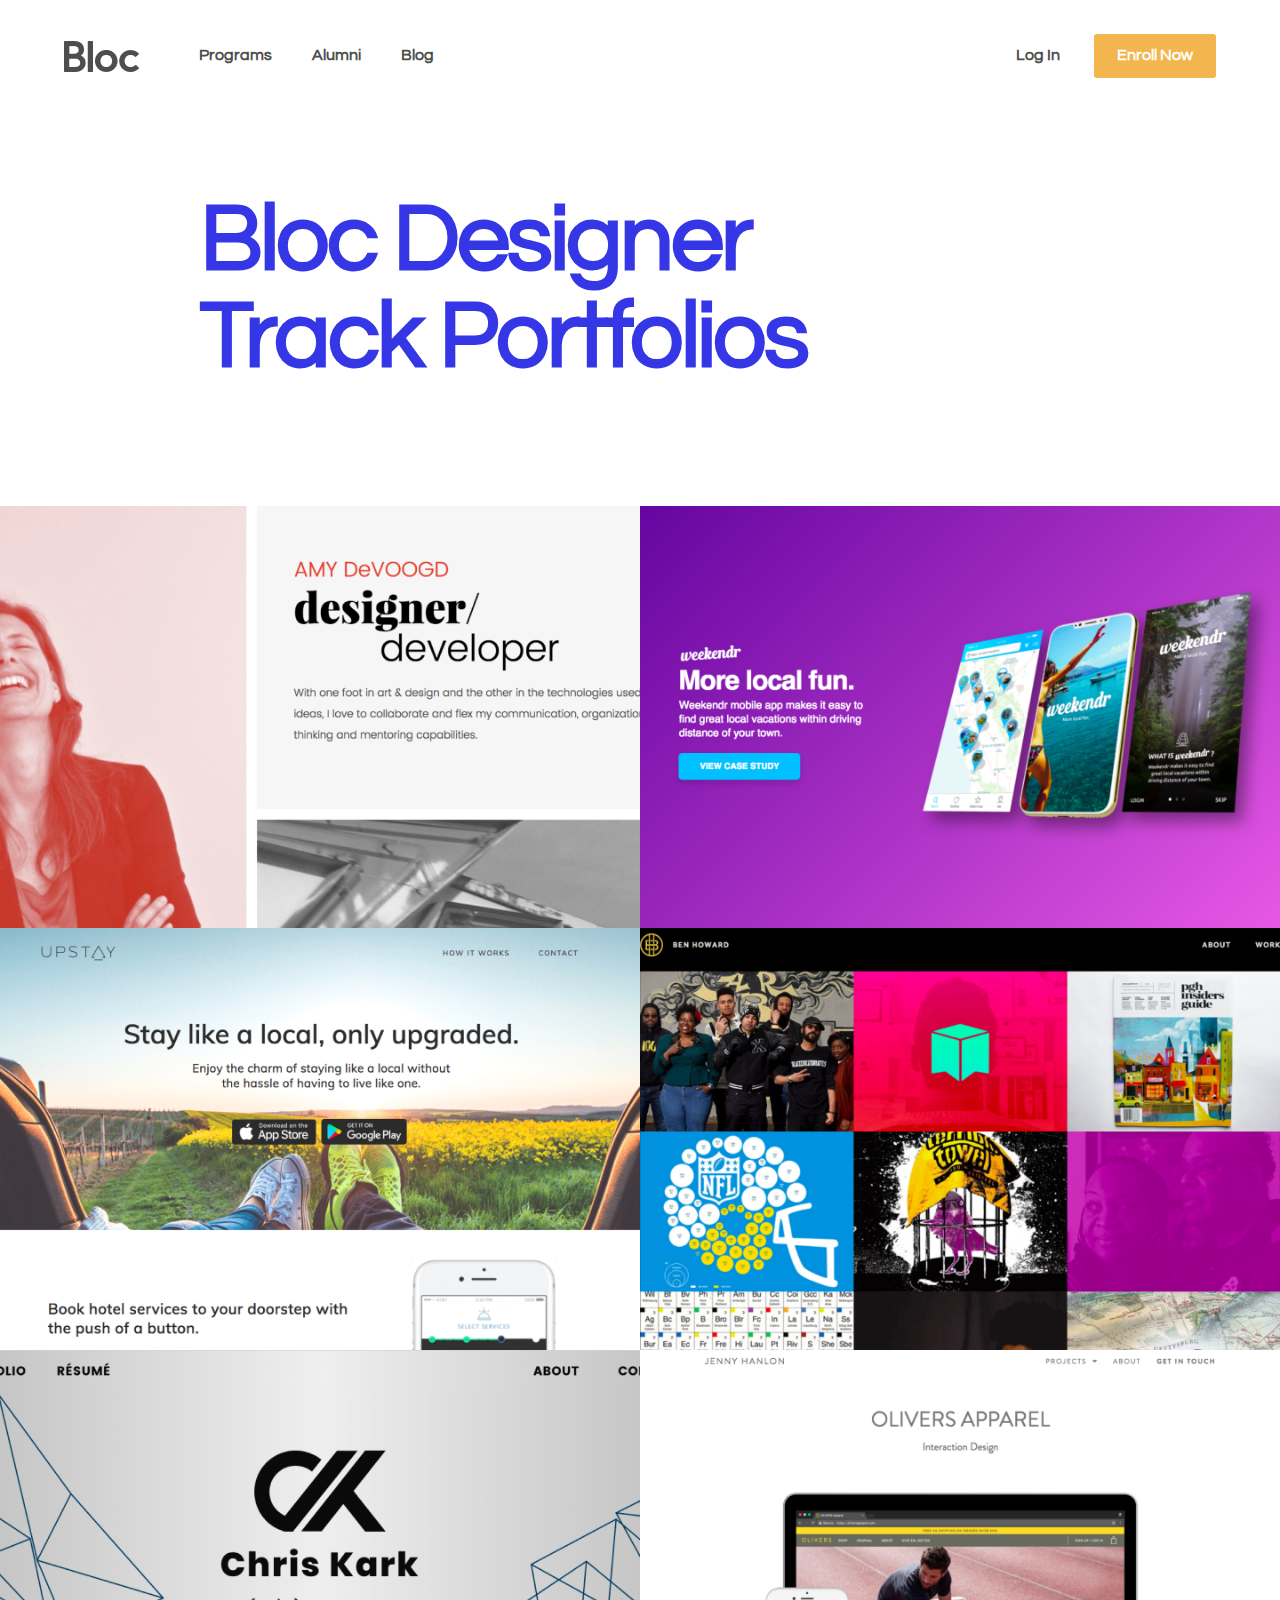
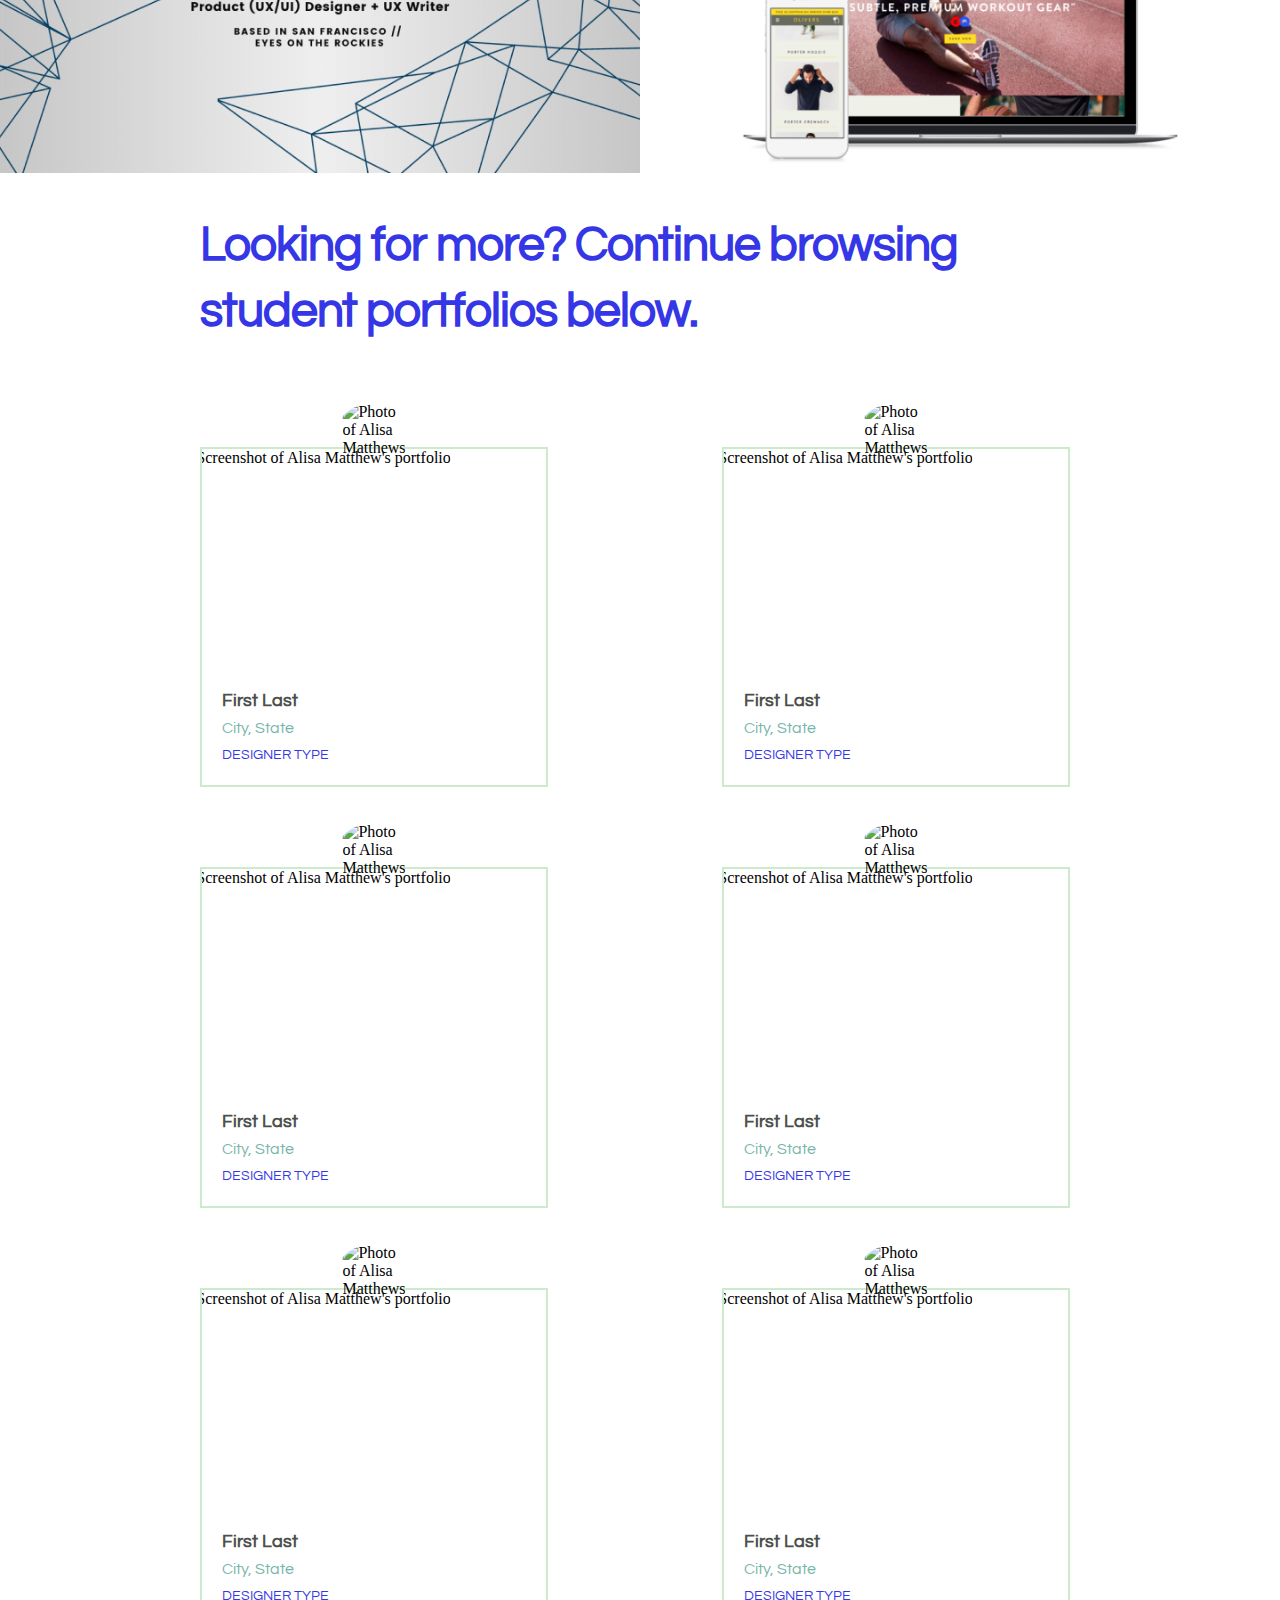
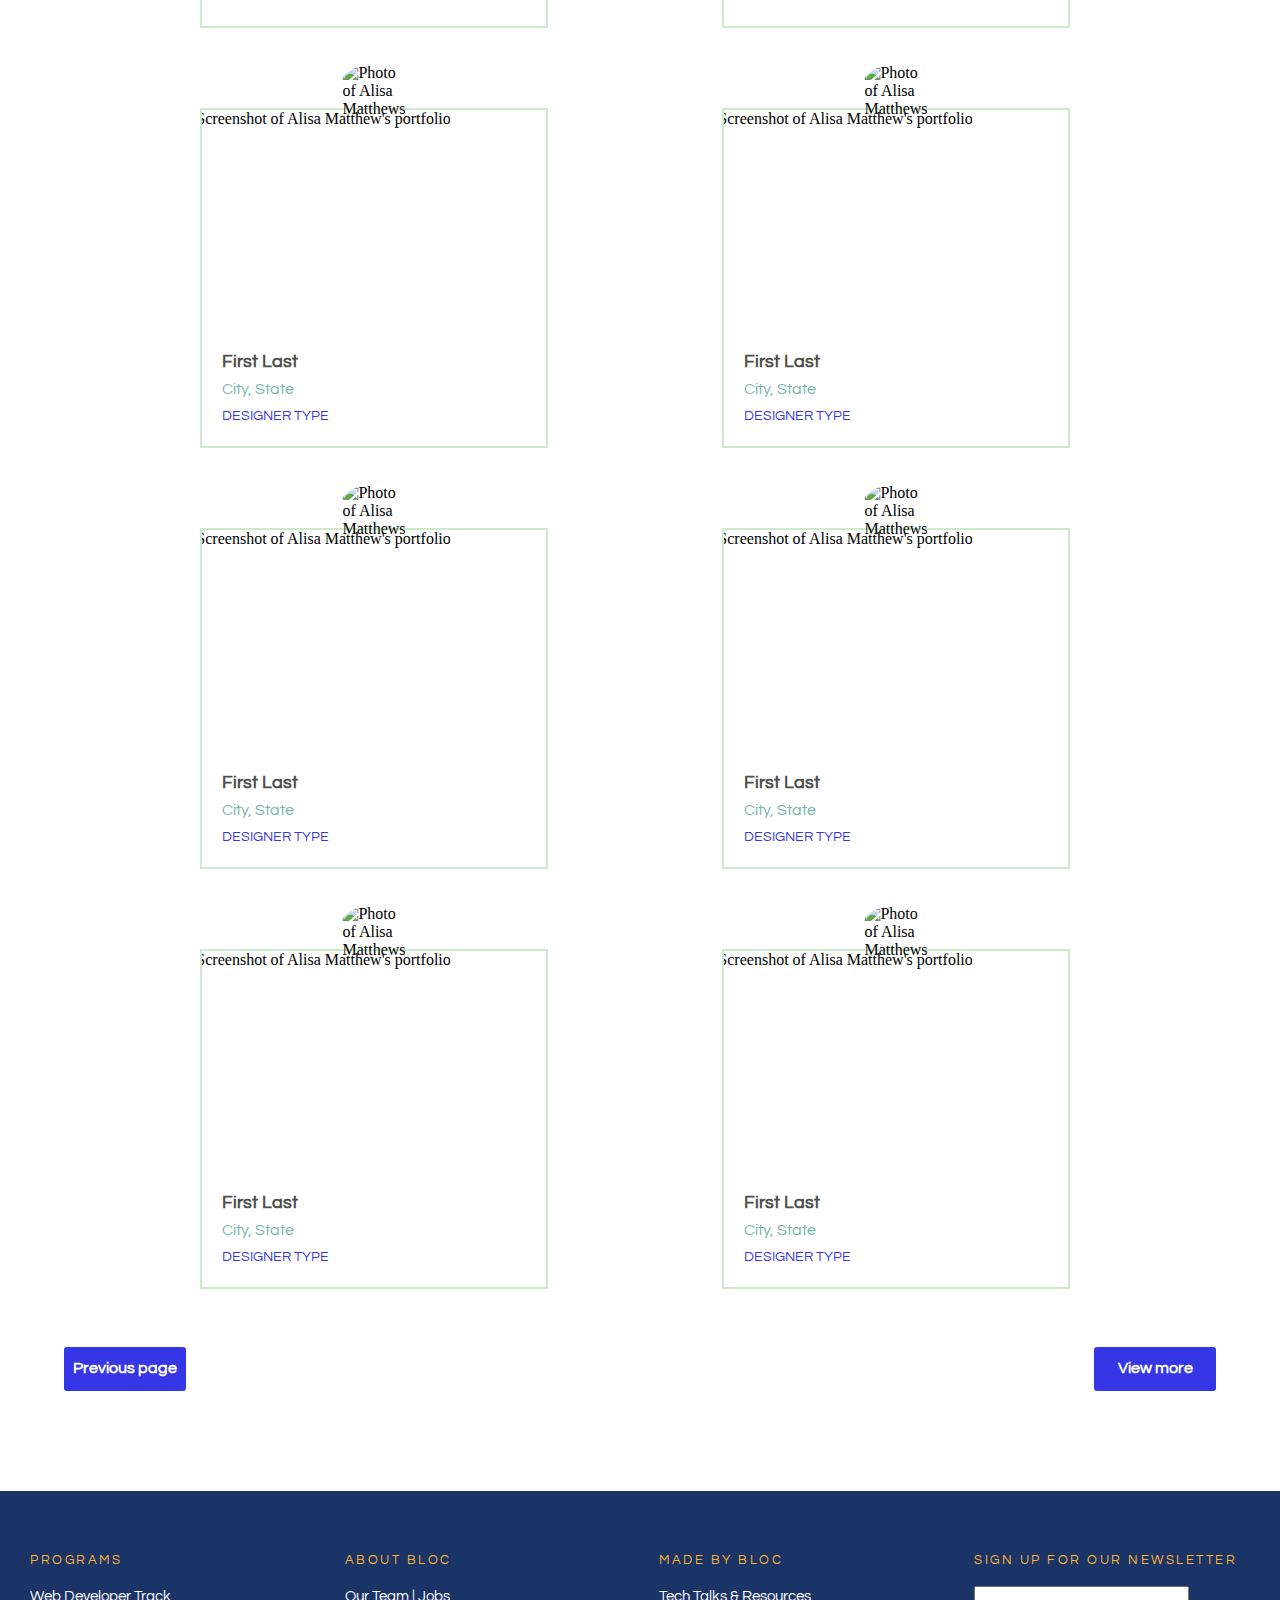
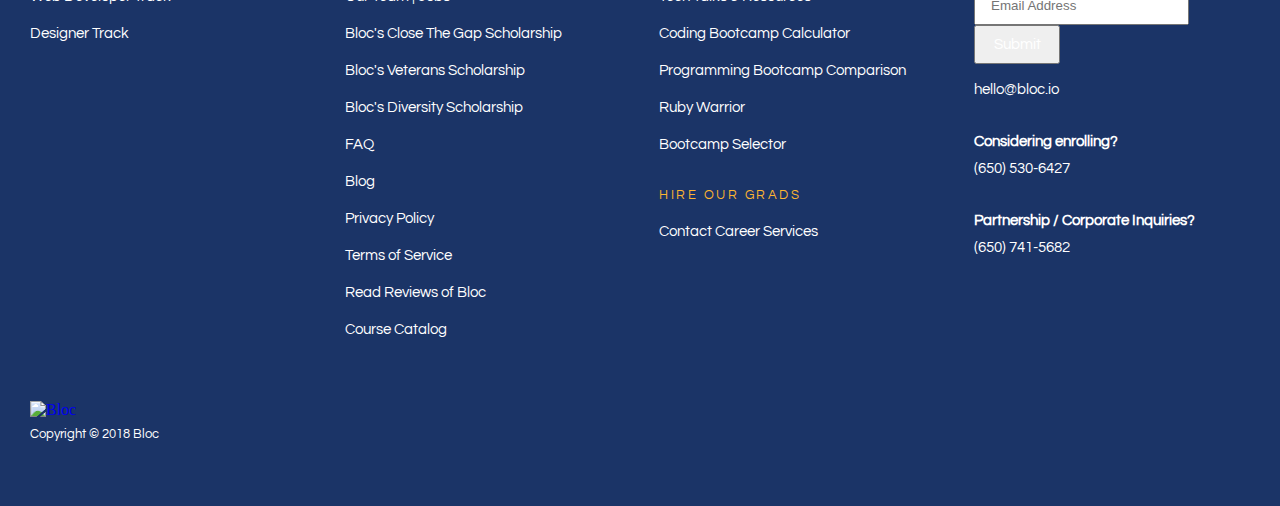
==== commit 903dc0cc: "add hover state for featured portfolio and adjust content for wider screens" ====
--- a/index.html
+++ b/index.html
@@ -11,6 +11,7 @@
 
     <!-- CSS -->
     <link rel="stylesheet" href="css/style.css">
+    <link rel="stylesheet" href="css/animate.css">
 
     <!-- Circular Typeface -->
     <link rel="stylesheet" href="https://img.bloc.io/fonts/typography.css">
@@ -53,6 +54,15 @@
       <a class="overlay-link" href="http://devoogd.com/" target="_blank">
         <div class="featured-portfolio" id="amy-d">
           <img src="assets/amy-d-portfolio.png" alt="Amy DeVoogd Portfolio">
+          <div class="overlay-featured-info slide">
+            <div class="pattern"></div>
+            <div class="featured-student-photo" id="amy-d-featured"></div>
+            <div class="featured-portfolio-info">
+              <h4>Amy DeVoogd</h4>
+              <p class="individual-portfolio-type">Designer/Developer</p>
+              <p class="individual-portfolio-city">Chicago, IL</p>
+            </div>
+          </div>
           <div class="overlay"></div>
         </div>
       </a>
@@ -64,6 +74,15 @@
       <a class="overlay-link" href="http://eduxdesigns.com/" target="_blank">
         <div class="featured-portfolio" id="edward-l">
           <img src="assets/edward-l-portfolio.png" alt="Edward Lim Portfolio">
+          <div class="overlay-featured-info slide">
+            <div class="pattern"></div>
+            <div class="featured-student-photo" id="edward-l-featured"></div>
+            <div class="featured-portfolio-info">
+              <h4>Edward Lim</h4>
+              <p class="individual-portfolio-type">UX Designer</p>
+              <p class="individual-portfolio-city">San Francisco, CA</p>
+            </div>
+          </div>
           <div class="overlay"></div>
         </div>
       </a>
@@ -75,6 +94,15 @@
       <a class="overlay-link" href="http://meganreed.com/" target="_blank">
         <div class="featured-portfolio" id="megan-r">
           <img src="assets/megan-r-portfolio.png" alt="Megan Reed Portfolio">
+          <div class="overlay-featured-info slide">
+            <div class="pattern"></div>
+            <div class="featured-student-photo" id="megan-r-featured"></div>
+            <div class="featured-portfolio-info">
+              <h4>Megan Reed</h4>
+              <p class="individual-portfolio-type">Digital Experience<br>Designer</p>
+              <p class="individual-portfolio-city">Miami, FL</p>
+            </div>
+          </div>
           <div class="overlay"></div>
         </div>
       </a>
@@ -86,6 +114,15 @@
       <a class="overlay-link" href="http://benhoward.design/" target="_blank">
         <div class="featured-portfolio" id="ben-h">
           <img src="assets/ben-h-portfolio.png" alt="Ben Howard Portfolio">
+          <div class="overlay-featured-info slide">
+            <div class="pattern"></div>
+            <div class="featured-student-photo" id="ben-h-featured"></div>
+            <div class="featured-portfolio-info">
+              <h4>Ben Howard</h4>
+              <p class="individual-portfolio-type">Designer</p>
+              <p class="individual-portfolio-city">Designer</p>
+            </div>
+          </div>
           <div class="overlay"></div>
         </div>
       </a>
@@ -97,6 +134,15 @@
       <a class="overlay-link" href="http://ckark.io/" target="_blank">
         <div class="featured-portfolio" id="chris-k">
           <img src="assets/chris-k-portfolio.png" alt="Chris Kark Portfolio">
+          <div class="overlay-featured-info slide">
+            <div class="pattern"></div>
+            <div class="featured-student-photo" id="chris-k-featured"></div>
+            <div class="featured-portfolio-info">
+              <h4>Chris Kark</h4>
+              <p class="individual-portfolio-type">Product Designer +<br>UX Writer</p>
+              <p class="individual-portfolio-city">San Francisco, CA</p>
+            </div>
+          </div>
           <div class="overlay"></div>
         </div>
       </a>
@@ -108,6 +154,15 @@
       <a class="overlay-link" href="http://jennyhanlon.com/" target="_blank">
         <div class="featured-portfolio" id="jenny-h">
           <img src="assets/jenny-h-portfolio.png" alt="Jenny Hanlon Portfolio">
+          <div class="overlay-featured-info slide">
+            <div class="pattern"></div>
+            <div class="featured-student-photo" id="jenny-h-featured"></div>
+            <div class="featured-portfolio-info">
+              <h4>Jenny Hanlon</h4>
+              <p class="individual-portfolio-type">User Experience<br>Designer</p>
+              <p class="individual-portfolio-city">Bay Area</p>
+            </div>
+          </div>
           <div class="overlay"></div>
         </div>
       </a>
@@ -292,8 +347,13 @@
             <p class="individual-portfolio-type">Designer Type</p>
           </div>
         </div>
-
-      </div>
+      </div>
+
+      <div class="page-buttons-container">
+        <a href="#"><div class="portfolio-page-button previous-button"><h4>Previous page</h4></div></a>
+        <a href="#"><div class="portfolio-page-button next-button"><h4>View more</h4></div></a>
+      </div>
+
     </section>
 
     <footer role="contentinfo" class="footer bg--blue-dark p-top--60 p-bottom--60 p-left--30 p-right--30">
--- a/css/style.css
+++ b/css/style.css
@@ -1,3 +1,30 @@
+/* Circular Book */
+@font-face {
+  font-family: "Circular Book";
+  src: url("http://img.bloc.io/fonts/lineto-circular-book.eot");
+  src: url("http://img.bloc.io/fonts/lineto-circular-book.eot?#iefix") format("embedded-opentype"), url("http://img.bloc.io/fonts/lineto-circular-book.woff2") format("woff2"), url("http://img.bloc.io/fonts/lineto-circular-book.woff") format("woff");
+  font-weight: normal;
+  font-style: normal;
+}
+
+/* Circular Book Italic */
+@font-face {
+  font-family: "Circular Book Italic";
+  src: url("http://img.bloc.io/fonts/lineto-circular-bookitalic.eot");
+  src: url("http://img.bloc.io/fonts/lineto-circular-bookitalic.eot?#iefix") format("embedded-opentype"), url("http://img.bloc.io/fonts/lineto-circular-bookitalic.woff2") format("woff2"), url("http://img.bloc.io/fonts/lineto-circular-bookitalic.woff") format("woff");
+  font-weight: normal;
+  font-style: normal;
+}
+
+/* Circular Bold */
+@font-face {
+  font-family: "Circular Bold";
+  src: url("http://img.bloc.io/fonts/lineto-circular-bold.eot");
+  src: url("http://img.bloc.io/fonts/lineto-circular-bold.eot?#iefix") format("embedded-opentype"), url("http://img.bloc.io/fonts/lineto-circular-bold.woff2") format("woff2"), url("http://img.bloc.io/fonts/lineto-circular-bold.woff") format("woff");
+  font-weight: normal;
+  font-style: normal;
+}
+
 ul {
     -webkit-margin-after: 0;
     -webkit-margin-before: 0;
@@ -68,7 +95,7 @@
 
 .bloc-header {
   width: 100%;
-  max-width: 2160px;
+  max-width: 2800px;
 }
 
 .header-one-half-left {
@@ -142,7 +169,12 @@
   }
 }
 
-
+@media (min-width: 2188px) {
+  .bloc-header {
+    margin-left: auto;
+    margin-right: auto;
+  }
+}
 
 /* Featured Portfolios Section */
 
@@ -158,6 +190,14 @@
   width: 233px;
   margin-left: 30px;
   padding: 20px 0 70px 0;
+  -webkit-transition: all 0.2s ease-in-out;
+  -moz-transition: all 0.2s ease-in-out;
+  -o-transition: all 0.2s ease-in-out;
+  transition: all 0.2s ease-in-out;
+}
+
+.featured-portfolios-section {
+  background: url(../assets/featured-portfolio-background.png);
 }
 
 .featured-portfolio {
@@ -205,6 +245,10 @@
   padding-bottom: 15px;
 }
 
+.featured-portfolio-info {
+  display: none;
+}
+
 @media (min-width: 768px) {
   .featured-portfolios-section-title {
     width: 650px;
@@ -220,17 +264,95 @@
     display: inline-block;
     float: left;
     width: 50%;
+    overflow: hidden;
   }
   .featured-portfolio-mobile-info {
     display: none;
   }
+  .overlay-featured-info {
+    position: absolute;
+    z-index: 3;
+    top: 0;
+    width: 50%;
+    height: 100%;
+    background: #fff;
+    opacity: 0;
+    transform: translate3d(-50%, 0, 0);
+    -webkit-transition: all 0.2s ease-in-out;
+    -moz-transition: all 0.2s ease-in-out;
+    -o-transition: all 0.2s ease-in-out;
+    transition: all 0.2s ease-in-out;
+  }
+  .overlay-link:hover .overlay-featured-info {
+    opacity: 1;
+    transform: translate3d(0, 0, 0);
+  }
+  .pattern {
+    background-image: url(../assets/pat-box-yellow.jpg);
+    background-repeat: repeat;
+    background-size: contain;
+    width: 20%;
+    height: 100%;
+    display: inline-block;
+    float: left;
+  }
+  .featured-student-photo {
+    display: inline-block;
+    float: right;
+    z-index: 4;
+    width: 80%;
+    height: 40%;
+    background-size: cover;
+    background-position: center;
+    padding-bottom: 40px;
+    vertical-align: top;
+  }
+  #amy-d-featured {
+    background-image: url(../assets/amy-d.jpg);
+  }
+  #edward-l-featured {
+    background-image: url(../assets/edward-l.png);
+  }
+  #megan-r-featured {
+    background-image: url(../assets/megan-r.png);
+  }
+  #ben-h-featured {
+    background-image: url(../assets/ben-h.jpg);
+  }
+  #chris-k-featured {
+    background-image: url(../assets/chris-k.jpg);
+  }
+  #jenny-h-featured {
+    background-image: url(../assets/jenny-h.jpg);
+  }
+  .featured-portfolio-info {
+    display: inline-block;
+    padding: 15px;
+  }
+  .featured-portfolio-info p {
+    font-size: 11px;
+    padding: 10px 0 0 0;
+  }
+  .featured-portfolio-info p:last-child {
+    font-size: 14px;
+  }
+  .featured-portfolio-info .individual-portfolio-city {
+    position: absolute;
+    bottom: 0;
+    padding-bottom: 15px;
+  }
   .overlay {
     position: absolute;
+    z-index: 2;
     top: 0;
     width: 100%;
     height: 100%;
     background: #4D4F4D;
     opacity: 0;
+    -webkit-transition: all 0.2s ease-in-out;
+    -moz-transition: all 0.2s ease-in-out;
+    -o-transition: all 0.2s ease-in-out;
+    transition: all 0.2s ease-in-out;
   }
   .overlay-link:hover .overlay {
     opacity: .9;
@@ -239,7 +361,62 @@
 
 @media (min-width: 950px) {
   .featured-portfolios-section-title {
+    margin-left: 200px;
+  }
+  .featured-portfolios-section-title {
     width: 760px;
+  }
+  .featured-portfolio-info {
+    padding: 25px 15px;
+  }
+  .featured-portfolio-info h4 {
+    font-size: 18px;
+  }
+  .featured-portfolio-info p {
+    font-size: 14px;
+  }
+  .featured-portfolio-info p:last-child {
+    font-size: 16px;
+  }
+  .featured-portfolio-info .individual-portfolio-city {
+    padding-bottom: 15px;
+  }
+  .featured-portfolio-info .individual-portfolio-city {
+    padding-bottom: 25px;
+  }
+}
+
+@media (min-width: 1150px) {
+  .featured-portfolio-info {
+    padding: 30px 20px;
+  }
+  .featured-portfolio-info h4 {
+    font-size: 20px;
+  }
+  .featured-portfolio-info p {
+    font-size: 16px;
+    padding-top: 15px;
+  }
+  .featured-portfolio-info p:last-child {
+    font-size: 18px;
+  }
+  .featured-portfolio-info .individual-portfolio-city {
+    padding-bottom: 30px;
+  }
+}
+
+@media (min-width: 1400px) {
+  .featured-portfolio-info {
+    padding: 40px 30px;
+  }
+  .featured-portfolio-info p {
+    padding-top: 20px;
+  }
+  .featured-portfolio-info p:last-child {
+    font-size: 22px;
+  }
+  .featured-portfolio-info .individual-portfolio-city {
+    padding-bottom: 40px;
   }
 }
 
@@ -249,6 +426,44 @@
   }
   .featured-portfolio {
     max-width: 720px;
+  }
+}
+
+@media (min-width: 1850px) {
+  .featured-portfolio-info h4 {
+    font-size: 30px;
+  }
+  .featured-portfolio-info p {
+    font-size: 22px;
+  }
+  .featured-portfolio-info p:last-child {
+    font-size: 26px;
+  }
+}
+
+@media (min-width: 2160px) {
+  .featured-portfolio-info {
+    padding: 30px 20px;
+  }
+  .featured-portfolio-info h4 {
+    font-size: 22px;
+  }
+  .featured-portfolio-info p {
+    font-size: 16px;
+    padding-top: 20px;
+  }
+  .featured-portfolio-info p:last-child {
+    font-size: 20px;
+  }
+  .featured-portfolio-info .individual-portfolio-city {
+    padding-bottom: 30px;
+  }
+}
+
+@media (min-width: 2188px) {
+  .featured-portfolios-section {
+    margin-left: auto;
+    margin-right: auto;
   }
 }
 
@@ -259,6 +474,10 @@
   position: relative;
   clear: both;
   display: block;
+  -webkit-transition: all 0.2s ease-in-out;
+  -moz-transition: all 0.2s ease-in-out;
+  -o-transition: all 0.2s ease-in-out;
+  transition: all 0.2s ease-in-out;
 }
 
 .more-portfolios-section-title {
@@ -269,6 +488,10 @@
 .more-portfolios-section-title h2 {
   color: #fff;
   width: 317px;
+  -webkit-transition: all 0.2s ease-in-out;
+  -moz-transition: all 0.2s ease-in-out;
+  -o-transition: all 0.2s ease-in-out;
+  transition: all 0.2s ease-in-out;
 }
 
 @media (min-width: 768px) {
@@ -286,7 +509,16 @@
 
 @media (min-width: 950px) {
   .more-portfolios-section-title h2 {
-    width: 851px;
+    width: 744px;
+  }
+  .more-portfolios-section-title {
+    padding-left: 200px;
+  }
+}
+
+@media (min-width: 1200px) {
+  .more-portfolios-section-title h2 {
+    width: 850px;
   }
 }
 
@@ -339,6 +571,10 @@
   border-top: 2px solid #3537E6;
   border-right: 2px solid #3537E6;
   border-left: 2px solid #3537E6;
+  -webkit-transition: all 0.2s ease-in-out;
+  -moz-transition: all 0.2s ease-in-out;
+  -o-transition: all 0.2s ease-in-out;
+  transition: all 0.2s ease-in-out;
 }
 
 .individual-portfolio-screenshot img {
@@ -359,6 +595,10 @@
   border-right: 2px solid #3537E6;
   border-bottom: 2px solid #3537E6;
   border-left: 2px solid #3537E6;
+  -webkit-transition: all 0.2s ease-in-out;
+  -moz-transition: all 0.2s ease-in-out;
+  -o-transition: all 0.2s ease-in-out;
+  transition: all 0.2s ease-in-out;
 }
 
 .individual-portfolio-info h3 {
@@ -381,6 +621,36 @@
   padding: 12px 0 0 20px;
 }
 
+.page-buttons-container {
+  height: 104px;
+  width: 100%;
+  max-width: 1639px;
+}
+
+.portfolio-page-button {
+  width: 122px;
+  height: 44px;
+  background-color: #3537E6;
+  border-radius: 3px;
+}
+
+.portfolio-page-button h4 {
+  color: #fff;
+  text-align: center;
+  padding-top: 12px;
+  margin: 0 0;
+}
+
+.previous-button {
+  float: left;
+  margin-left: 30px;
+}
+
+.next-button {
+  float: right;
+  margin-right: 30px;
+}
+
 @media (min-width: 768px) {
   .more-portfolios-layout {
     padding-top: 0;
@@ -403,19 +673,45 @@
   .individual-portfolio-info {
     width: 344px;
   }
+  .page-buttons-container {
+    height: 144px;
+  }
+  .previous-button {
+    margin-left: 64px;
+  }
+  .next-button {
+    margin-right: 64px;
+  }
 }
 
 @media (min-width: 950px) {
   .more-portfolios-layout {
-    width: auto;
-    max-width: 1639px;
-    margin-left: 64px;
+    max-width: 1000px;
+    padding-left: 200px;
+    padding-right: 146px;
     flex-wrap: wrap;
     flex-direction: row;
     justify-content: space-between;
+    margin-right: auto;
+    margin-left: auto;
   }
   .individual-portfolio {
     padding-right: 64px;
+  }
+}
+
+@media (min-width: 1200px) {
+  .more-portfolios-layout {
+    width: auto;
+  }
+  .individual-portfolio {
+    padding-right: 64px;
+  }
+}
+
+@media (min-width: 1550px) {
+  .more-portfolios-layout {
+    max-width: 1639px;
   }
 }
 
@@ -559,160 +855,6 @@
  -webkit-font-smoothing: antialiased;
 }
 
-.ls--2-5{letter-spacing:2.5px}
-
-.fs--12{font-size:0.8rem}.fw--bold{font-family:"Circular Bold", Questrial, Helvetica, sans-serif}
-
-.d--block{display:block}
-
-.m-bottom--120{margin-bottom:120px}
-
-.p-bottom--120{padding-bottom:120px}
-
-.m-left--120{margin-left:120px}
-
-.p-left--120{padding-left:120px}
-
-.m-right--120{margin-right:120px}
-
-.p-right--120{padding-right:120px}
-
-.m-top--120{margin-top:120px}
-
-.p-top--120{padding-top:120px}
-
-.m--90{margin:90px}
-
-.p--90{padding:90px}
-
-.m-bottom--90{margin-bottom:90px}
-
-.p-bottom--90{padding-bottom:90px}
-
-.m-left--90{margin-left:90px}
-
-.p-left--90{padding-left:90px}
-
-.m-right--90{margin-right:90px}
-
-.p-right--90{padding-right:90px}
-
-.m-top--90{margin-top:90px}
-
-.p-top--90{padding-top:90px}
-
-.m--60{margin:60px}
-
-.p--60{padding:60px}
-
-.m-bottom--60{margin-bottom:60px}
-
-.p-bottom--60{padding-bottom:60px}
-
-.m-left--60{margin-left:60px}
-
-.p-left--60{padding-left:60px}
-
-.m-right--60{margin-right:60px}
-
-.p-right--60{padding-right:60px}
-
-.m-top--60{margin-top:60px}
-
-.p-top--60{padding-top:60px}
-
-.m--30{margin:30px}
-
-.p--30{padding:30px}
-
-.m-bottom--30{margin-bottom:30px}
-
-.p-bottom--30{padding-bottom:30px}
-
-.m-left--30{margin-left:30px}
-
-.p-left--30{padding-left:30px}
-
-.m-right--30{margin-right:30px}
-
-.p-right--30{padding-right:30px}
-
-.m-top--30{margin-top:30px}
-
-.p-top--30{padding-top:30px}
-
-.m--15{margin:15px}.p--15{padding:15px}
-
-.m-bottom--15{margin-bottom:15px}
-
-.p-bottom--15{padding-bottom:15px}
-
-.m-left--15{margin-left:15px}
-
-.p-left--15{padding-left:15px}
-
-.m-right--15{margin-right:15px}
-
-.p-right--15{padding-right:15px}
-
-.m-top--15{margin-top:15px}
-
-.p-top--15{padding-top:15px}
-
-.m--10{margin:10px}
-
-.p--10{padding:10px}
-
-.m-bottom--10{margin-bottom:10px}
-
-.p-bottom--10{padding-bottom:10px}
-
-.m-left--10{margin-left:10px}
-
-.p-left--10{padding-left:10px}
-
-.m-right--10{margin-right:10px}
-
-.p-right--10{padding-right:10px}
-
-.m-top--10{margin-top:10px}
-
-.p-top--10{padding-top:10px}
-
-.m--5{margin:5px}
-
-.p--5{padding:5px}
-
-.m-bottom--5{margin-bottom:5px}
-
-.p-bottom--5{padding-bottom:5px}
-
-.m-left--5{margin-left:5px}
-
-.p-left--5{padding-left:5px}
-
-.m-right--5{margin-right:5px}
-
-.p-right--5{padding-right:5px}
-
-.m-top--5{margin-top:5px}
-
-.p-top--5{padding-top:5px}
-
-.m--0{margin:0}.p--0{padding:0}
-
-.m-bottom--0{margin-bottom:0}
-
-.p-bottom--0{padding-bottom:0}
-
-.m-left--0{margin-left:0}
-
-.p-left--0{padding-left:0}
-
-.m-right--0{margin-right:0}
-
-.p-right--0{padding-right:0}
-
 .tc--white-base{
   color:#FFFFFF;
   font-family: "Circular Book", "Questrial", sans-serif;
@@ -721,3 +863,157 @@
   text-rendering: optimizeLegibility;
  -webkit-font-smoothing: antialiased;
 }
+
+.ls--2-5{letter-spacing:2.5px}
+
+.fs--12{font-size:0.8rem}.fw--bold{font-family:"Circular Bold", "Questrial", Helvetica, sans-serif}
+
+.d--block{display:block}
+
+.m-bottom--120{margin-bottom:120px}
+
+.p-bottom--120{padding-bottom:120px}
+
+.m-left--120{margin-left:120px}
+
+.p-left--120{padding-left:120px}
+
+.m-right--120{margin-right:120px}
+
+.p-right--120{padding-right:120px}
+
+.m-top--120{margin-top:120px}
+
+.p-top--120{padding-top:120px}
+
+.m--90{margin:90px}
+
+.p--90{padding:90px}
+
+.m-bottom--90{margin-bottom:90px}
+
+.p-bottom--90{padding-bottom:90px}
+
+.m-left--90{margin-left:90px}
+
+.p-left--90{padding-left:90px}
+
+.m-right--90{margin-right:90px}
+
+.p-right--90{padding-right:90px}
+
+.m-top--90{margin-top:90px}
+
+.p-top--90{padding-top:90px}
+
+.m--60{margin:60px}
+
+.p--60{padding:60px}
+
+.m-bottom--60{margin-bottom:60px}
+
+.p-bottom--60{padding-bottom:60px}
+
+.m-left--60{margin-left:60px}
+
+.p-left--60{padding-left:60px}
+
+.m-right--60{margin-right:60px}
+
+.p-right--60{padding-right:60px}
+
+.m-top--60{margin-top:60px}
+
+.p-top--60{padding-top:60px}
+
+.m--30{margin:30px}
+
+.p--30{padding:30px}
+
+.m-bottom--30{margin-bottom:30px}
+
+.p-bottom--30{padding-bottom:30px}
+
+.m-left--30{margin-left:30px}
+
+.p-left--30{padding-left:30px}
+
+.m-right--30{margin-right:30px}
+
+.p-right--30{padding-right:30px}
+
+.m-top--30{margin-top:30px}
+
+.p-top--30{padding-top:30px}
+
+.m--15{margin:15px}.p--15{padding:15px}
+
+.m-bottom--15{margin-bottom:15px}
+
+.p-bottom--15{padding-bottom:15px}
+
+.m-left--15{margin-left:15px}
+
+.p-left--15{padding-left:15px}
+
+.m-right--15{margin-right:15px}
+
+.p-right--15{padding-right:15px}
+
+.m-top--15{margin-top:15px}
+
+.p-top--15{padding-top:15px}
+
+.m--10{margin:10px}
+
+.p--10{padding:10px}
+
+.m-bottom--10{margin-bottom:10px}
+
+.p-bottom--10{padding-bottom:10px}
+
+.m-left--10{margin-left:10px}
+
+.p-left--10{padding-left:10px}
+
+.m-right--10{margin-right:10px}
+
+.p-right--10{padding-right:10px}
+
+.m-top--10{margin-top:10px}
+
+.p-top--10{padding-top:10px}
+
+.m--5{margin:5px}
+
+.p--5{padding:5px}
+
+.m-bottom--5{margin-bottom:5px}
+
+.p-bottom--5{padding-bottom:5px}
+
+.m-left--5{margin-left:5px}
+
+.p-left--5{padding-left:5px}
+
+.m-right--5{margin-right:5px}
+
+.p-right--5{padding-right:5px}
+
+.m-top--5{margin-top:5px}
+
+.p-top--5{padding-top:5px}
+
+.m--0{margin:0}.p--0{padding:0}
+
+.m-bottom--0{margin-bottom:0}
+
+.p-bottom--0{padding-bottom:0}
+
+.m-left--0{margin-left:0}
+
+.p-left--0{padding-left:0}
+
+.m-right--0{margin-right:0}
+
+.p-right--0{padding-right:0}
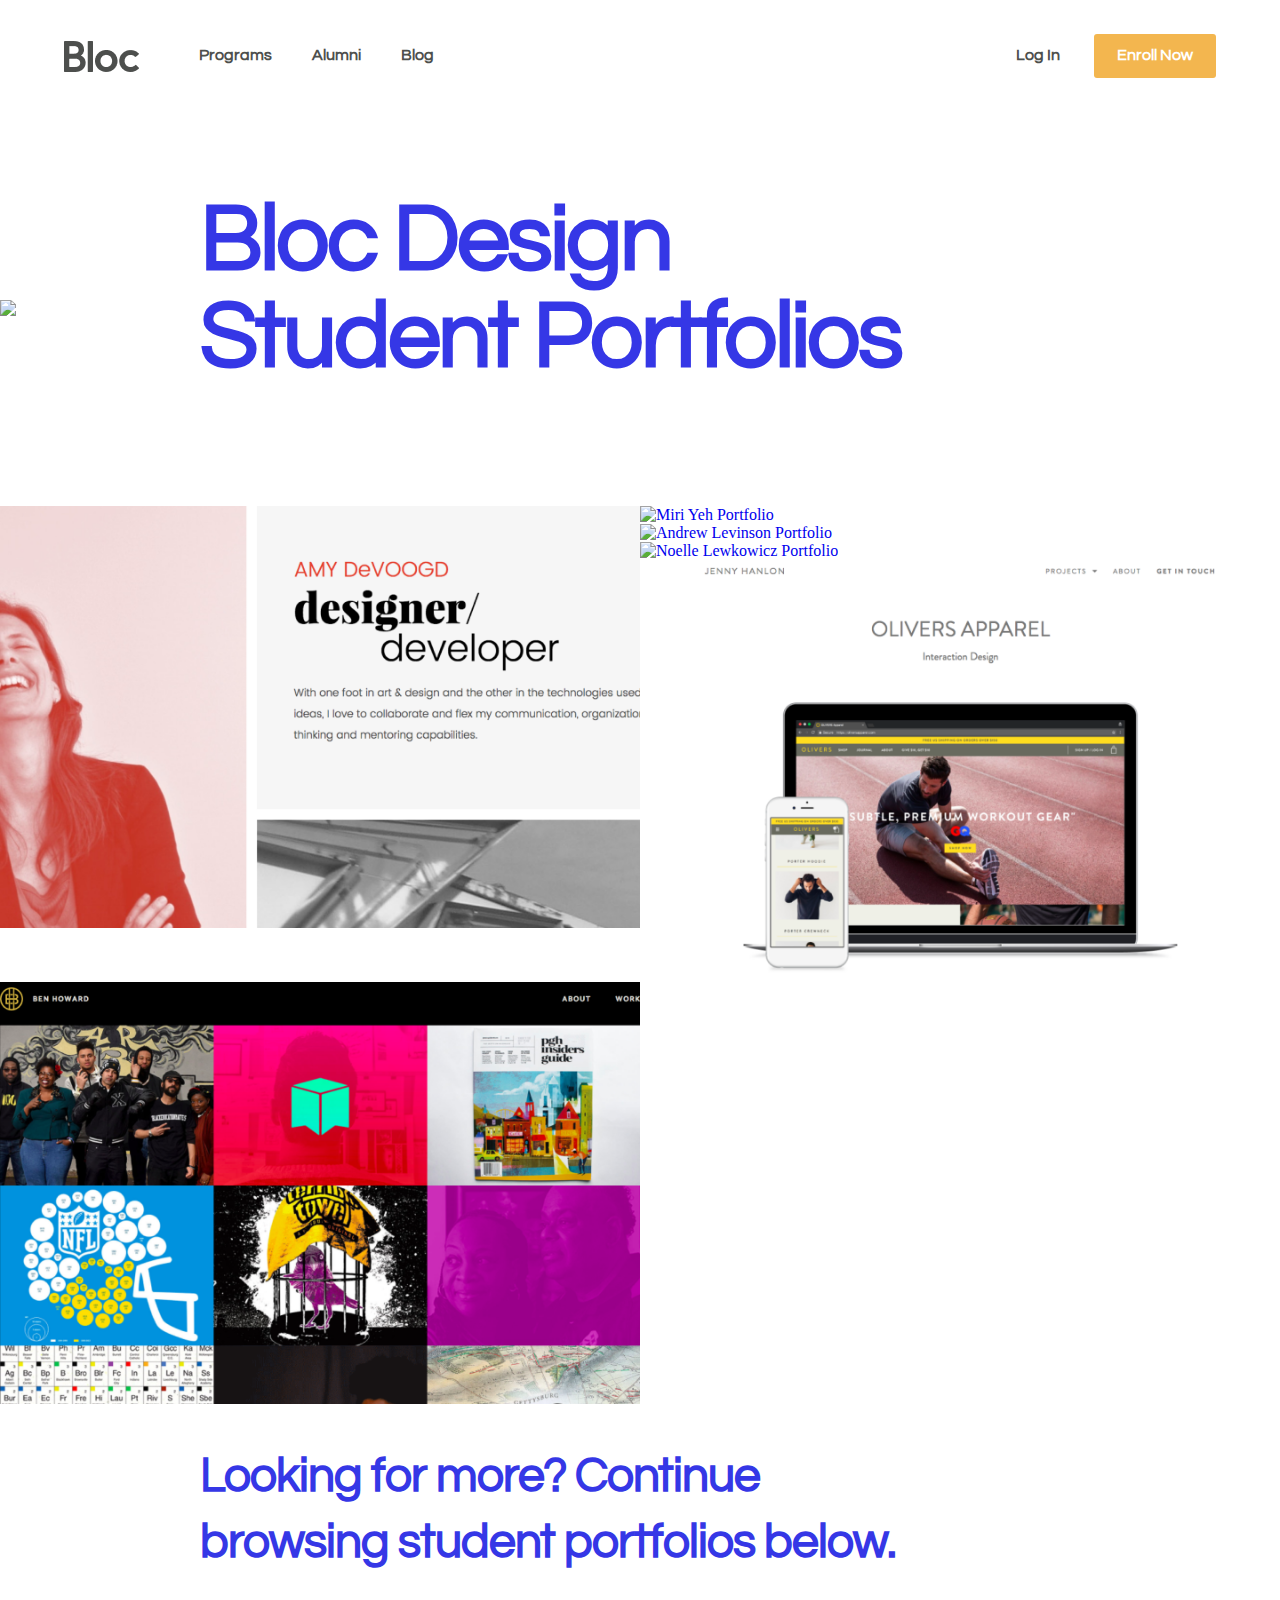
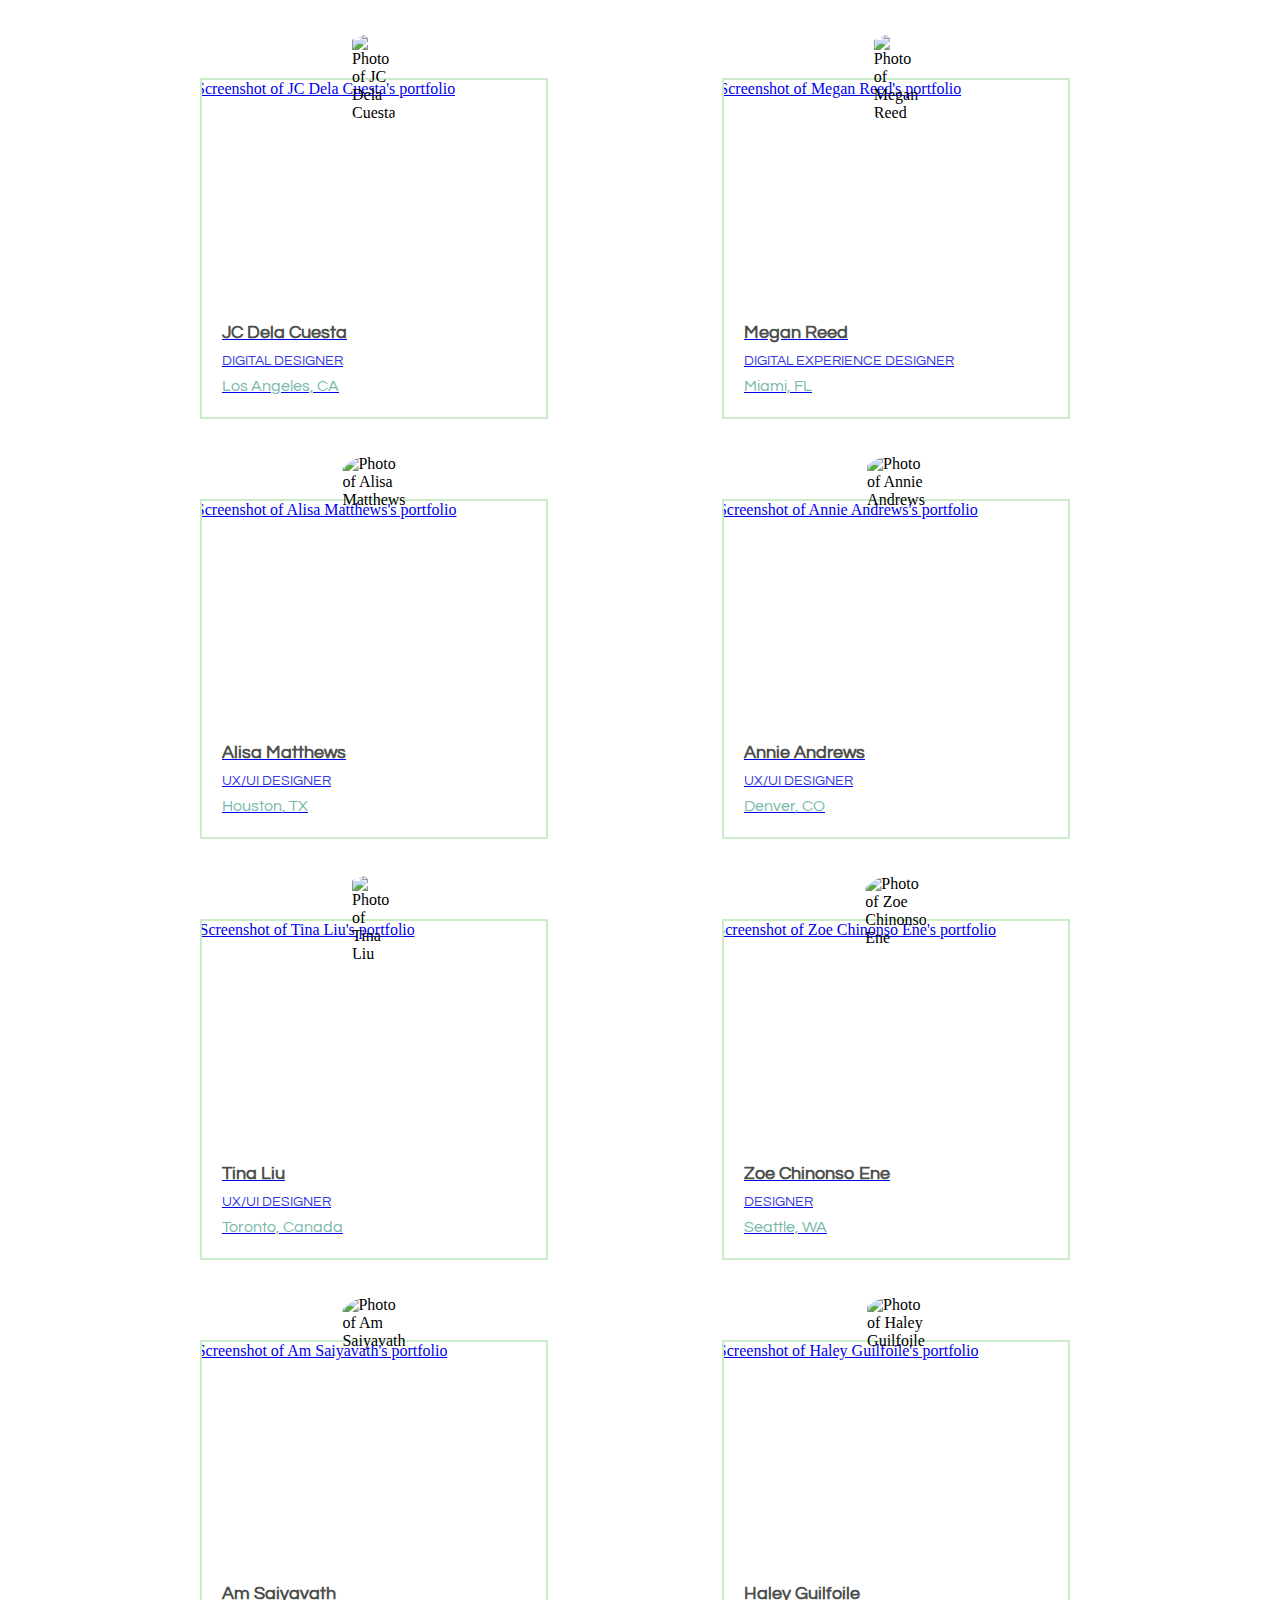
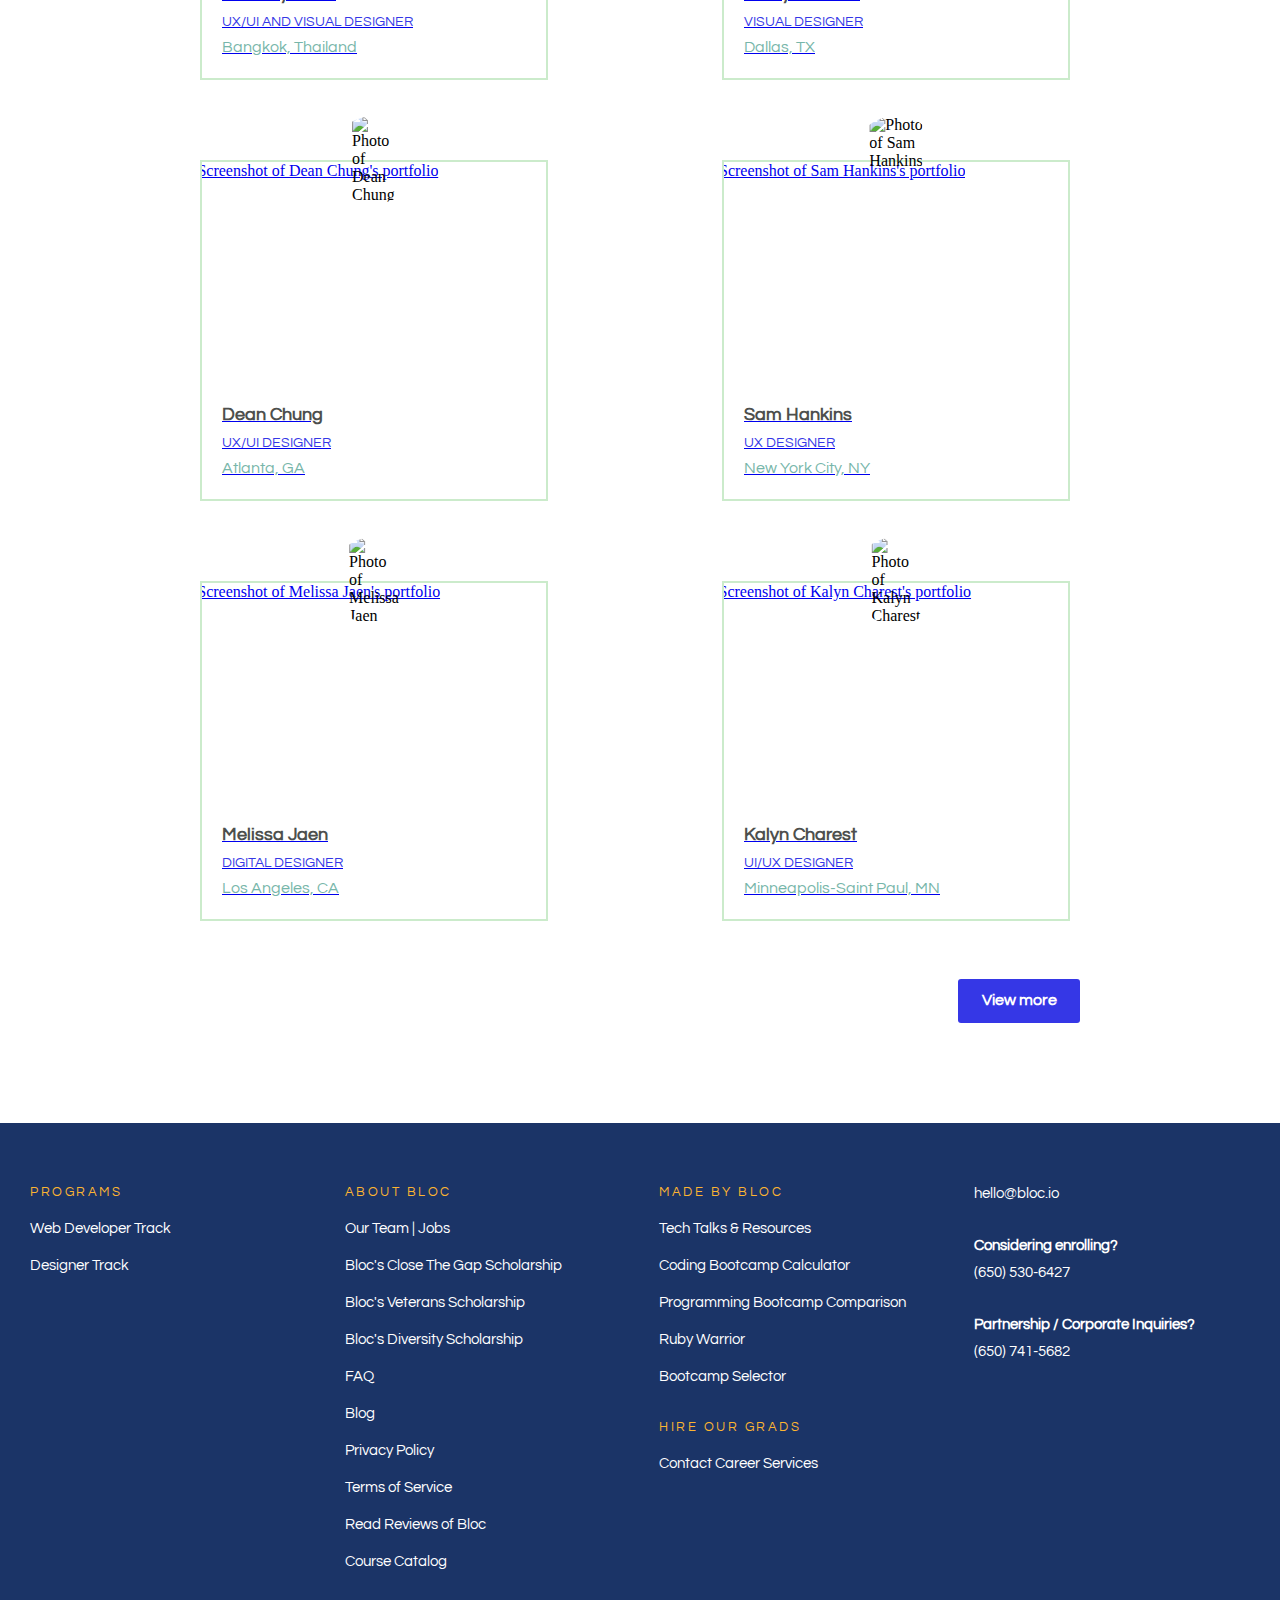
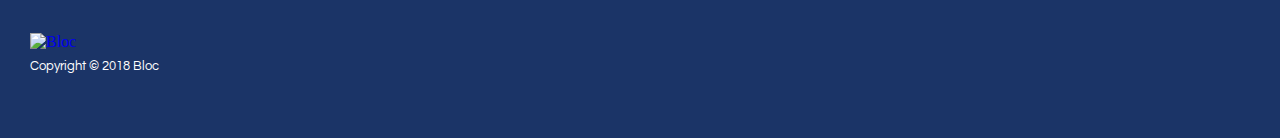
==== commit 52ed5c20: "update title" ====
--- a/index.html
+++ b/index.html
@@ -1,26 +1,49 @@
 <!DOCTYPE html>
 <html lang="en-us">
   <head>
+
+    <!-- Meta Data -->
     <meta http-equiv="X-UA-Compatible" content="IE=Edge">
     <meta name="viewport" content="width=device-width, initial-scale=1">
     <meta charset="utf-8">
-    <title>Bloc Designer Track Portfolios</title>
+    <title>Bloc Designer Student Portfolios</title>
+    <meta content="View our student portfolios. Bloc offers structured online training programs in software development and design for career-minded adults with busy lives." name='description'>
+
+    <!-- / Responsive Enabled -->
+    <meta name='keywords'>
+
+    <!-- Google -->
+    <meta content='z3HPw1Nm4ihrRs_dA0-OZbMNipfhdT0vu3g4s5tRSQ8' name='google-site-verification'>
+
+    <!-- Twitter Card data -->
+    <meta content='summary' name='twitter:card'>
+    <meta content='@trybloc' name='twitter:site'>
+    <meta content='Bloc Design Student Portfolios' name='twitter:title'>
+    <meta content="View our student portfolios. Bloc offers structured online training programs in software development and design for career-minded adults with busy lives." name='twitter:description'>
+    <meta content='https://cdn2.bloc.io/assets/logos/bloc-logo-square-500x500-white-aeadf5158e1755bd456884b27b564ef7.jpg' name='twitter:image'>
+
+    <!-- Open Graph data -->
+    <meta content='Bloc Design Student Portfolios' property='og:title'>
+    <meta content='website' property='og:type'>
+    <meta content='https://www.bloc.design/' property='og:url'>
+    <meta content='https://cdn2.bloc.io/assets/logos/bloc-logo-square-500x500-white-aeadf5158e1755bd456884b27b564ef7.jpg' property='og:image'>
+    <meta content="View our student portfolios. Bloc offers structured online training programs in software development and design for career-minded adults with busy lives." property='og:description'>
+    <meta content='Bloc Design Student Portfolios' property='og:site_name'>
+    <meta content='1932106' property='fb:admins'>
+
+    <!-- Schema markup -->
+    <meta content='Bloc | Online Programs in Web Development, Mobile Development, and Design' itemprop='name'>
+    <meta content="Learn to code and become a web developer in Ruby on Rails, HTML, CSS, Javascript, and jQuery in Bloc's Intense Online Web Development Apprenticeship." itemprop='description'>
+    <meta content='https://cdn2.bloc.io/assets/logos/bloc-logo-square-500x500-white-aeadf5158e1755bd456884b27b564ef7.jpg' itemprop='image'>
 
     <!-- Favicon -->
     <link rel="shortcut icon" type="image/x-icon" href="https://cdn2.bloc.io/assets/logos/bloc-logo-square-500x500-white-aeadf5158e1755bd456884b27b564ef7.jpg">
 
-    <!-- CSS -->
+    <!-- Stylesheets -->
     <link rel="stylesheet" href="css/style.css">
     <link rel="stylesheet" href="css/animate.css">
-
-    <!-- Circular Typeface -->
     <link rel="stylesheet" href="https://img.bloc.io/fonts/typography.css">
-
-    <!-- Alternate Typeface -->
     <link rel="stylesheet" href="https://fonts.googleapis.com/css?family=Questrial:300,400,700">
-
-    <!-- Info for social media posts -->
-
 
   </head>
   <body>
@@ -47,311 +70,345 @@
     </header>
 
     <!-- FEATURED PORTFOLIOS -->
+    <div class="featured-background"><img src="assets/featured-portfolio-background.png"></div>
     <section class="featured-portfolios-section">
       <div class="featured-portfolios-section-title">
-        <h1>Bloc Designer Track Portfolios</h1>
-      </div>
-      <a class="overlay-link" href="http://devoogd.com/" target="_blank">
-        <div class="featured-portfolio" id="amy-d">
-          <img src="assets/amy-d-portfolio.png" alt="Amy DeVoogd Portfolio">
-          <div class="overlay-featured-info slide">
-            <div class="pattern"></div>
-            <div class="featured-student-photo" id="amy-d-featured"></div>
-            <div class="featured-portfolio-info">
-              <h4>Amy DeVoogd</h4>
-              <p class="individual-portfolio-type">Designer/Developer</p>
-              <p class="individual-portfolio-city">Chicago, IL</p>
-            </div>
-          </div>
-          <div class="overlay"></div>
-        </div>
-      </a>
-      <div class="featured-portfolio-mobile-info">
-        <h3>Amy DeVoogd</h3>
-        <p class="featured-portfolio-mobile-city">Chicago, IL</p>
-        <p class="featured-portfolio-mobile-type">Designer/Developer</p>
-      </div>
-      <a class="overlay-link" href="http://eduxdesigns.com/" target="_blank">
-        <div class="featured-portfolio" id="edward-l">
-          <img src="assets/edward-l-portfolio.png" alt="Edward Lim Portfolio">
-          <div class="overlay-featured-info slide">
-            <div class="pattern"></div>
-            <div class="featured-student-photo" id="edward-l-featured"></div>
-            <div class="featured-portfolio-info">
-              <h4>Edward Lim</h4>
-              <p class="individual-portfolio-type">UX Designer</p>
-              <p class="individual-portfolio-city">San Francisco, CA</p>
-            </div>
-          </div>
-          <div class="overlay"></div>
-        </div>
-      </a>
-      <div class="featured-portfolio-mobile-info">
-        <h3>Edward Lim</h3>
-        <p class="featured-portfolio-mobile-city">San Francisco, CA</p>
-        <p class="featured-portfolio-mobile-type">UX Designer</p>
-      </div>
-      <a class="overlay-link" href="http://meganreed.com/" target="_blank">
-        <div class="featured-portfolio" id="megan-r">
-          <img src="assets/megan-r-portfolio.png" alt="Megan Reed Portfolio">
-          <div class="overlay-featured-info slide">
-            <div class="pattern"></div>
-            <div class="featured-student-photo" id="megan-r-featured"></div>
-            <div class="featured-portfolio-info">
-              <h4>Megan Reed</h4>
-              <p class="individual-portfolio-type">Digital Experience<br>Designer</p>
-              <p class="individual-portfolio-city">Miami, FL</p>
-            </div>
-          </div>
-          <div class="overlay"></div>
-        </div>
-      </a>
-      <div class="featured-portfolio-mobile-info">
-        <h3>Megan Reed</h3>
-        <p class="featured-portfolio-mobile-city">Miami, FL</p>
-        <p class="featured-portfolio-mobile-type">Digital Experience Designer</p>
-      </div>
-      <a class="overlay-link" href="http://benhoward.design/" target="_blank">
-        <div class="featured-portfolio" id="ben-h">
-          <img src="assets/ben-h-portfolio.png" alt="Ben Howard Portfolio">
-          <div class="overlay-featured-info slide">
-            <div class="pattern"></div>
-            <div class="featured-student-photo" id="ben-h-featured"></div>
-            <div class="featured-portfolio-info">
-              <h4>Ben Howard</h4>
-              <p class="individual-portfolio-type">Designer</p>
-              <p class="individual-portfolio-city">Designer</p>
-            </div>
-          </div>
-          <div class="overlay"></div>
-        </div>
-      </a>
-      <div class="featured-portfolio-mobile-info">
-        <h3>Ben Howard</h3>
-        <p class="featured-portfolio-mobile-city">Pittsburg, PA</p>
-        <p class="featured-portfolio-mobile-type">Designer</p>
-      </div>
-      <a class="overlay-link" href="http://ckark.io/" target="_blank">
-        <div class="featured-portfolio" id="chris-k">
-          <img src="assets/chris-k-portfolio.png" alt="Chris Kark Portfolio">
-          <div class="overlay-featured-info slide">
-            <div class="pattern"></div>
-            <div class="featured-student-photo" id="chris-k-featured"></div>
-            <div class="featured-portfolio-info">
-              <h4>Chris Kark</h4>
-              <p class="individual-portfolio-type">Product Designer +<br>UX Writer</p>
-              <p class="individual-portfolio-city">San Francisco, CA</p>
-            </div>
-          </div>
-          <div class="overlay"></div>
-        </div>
-      </a>
-      <div class="featured-portfolio-mobile-info">
-        <h3>Chris Kark</h3>
-        <p class="featured-portfolio-mobile-city">San Francisco, CA</p>
-        <p class="featured-portfolio-mobile-type">Product Designer + UX Writer</p>
-      </div>
-      <a class="overlay-link" href="http://jennyhanlon.com/" target="_blank">
-        <div class="featured-portfolio" id="jenny-h">
-          <img src="assets/jenny-h-portfolio.png" alt="Jenny Hanlon Portfolio">
-          <div class="overlay-featured-info slide">
-            <div class="pattern"></div>
-            <div class="featured-student-photo" id="jenny-h-featured"></div>
-            <div class="featured-portfolio-info">
-              <h4>Jenny Hanlon</h4>
-              <p class="individual-portfolio-type">User Experience<br>Designer</p>
-              <p class="individual-portfolio-city">Bay Area</p>
-            </div>
-          </div>
-          <div class="overlay"></div>
-        </div>
-      </a>
-      <div class="featured-portfolio-mobile-info">
-        <h3>Jenny Hanlon</h3>
-        <p class="featured-portfolio-mobile-city">Bay Area</p>
-        <p class="featured-portfolio-mobile-type">User Experience Designer</p>
+        <h1>Bloc Design Student Portfolios</h1>
+      </div>
+      <div class="mobile-info-background"><img src="assets/mobile-info-background.png"></div>
+      <div class="mobile-info-background-two"><img src="assets/mobile-info-background.png"></div>
+      <div class="featured-portfolios-group">
+        <a class="overlay-link" href="http://devoogd.com/" target="_blank">
+          <div class="featured-portfolio" id="amy-d">
+            <img src="assets/amy-d-portfolio.png" alt="Amy DeVoogd Portfolio">
+            <div class="overlay-featured-info slide">
+              <div class="pattern"></div>
+              <div class="featured-student-photo" id="amy-d-featured"></div>
+              <div class="featured-portfolio-info">
+                <h4>Amy DeVoogd</h4>
+                <p class="individual-portfolio-type">Designer/Developer</p>
+                <p class="individual-portfolio-city">Chicago, IL</p>
+              </div>
+            </div>
+            <div class="overlay"></div>
+          </div>
+        </a>
+        <div class="featured-portfolio-mobile-info">
+          <h3>Amy DeVoogd</h3>
+          <p class="featured-portfolio-mobile-type">Designer/Developer</p>
+          <p class="featured-portfolio-mobile-city">Chicago, IL</p>
+        </div>
+        <a class="overlay-link" href="http://miriyeh.com/" target="_blank">
+          <div class="featured-portfolio" id="miri-y">
+            <img src="assets/miri-y-portfolio.png" alt="Miri Yeh Portfolio">
+            <div class="overlay-featured-info slide">
+              <div class="pattern"></div>
+              <div class="featured-student-photo" id="miri-y-featured"></div>
+              <div class="featured-portfolio-info">
+                <h4>Miri Yeh</h4>
+                <p class="individual-portfolio-type">UX Designer and<br>Developer</p>
+                <p class="individual-portfolio-city">Bay Area</p>
+              </div>
+            </div>
+            <div class="overlay"></div>
+          </div>
+        </a>
+        <div class="featured-portfolio-mobile-info">
+          <h3>Miri Yeh</h3>
+          <p class="featured-portfolio-mobile-type">UX Designer and Developer</p>
+          <p class="featured-portfolio-mobile-city">Bay Area</p>
+        </div>
+        <a class="overlay-link" href="http://andrewlevinson.me/" target="_blank">
+          <div class="featured-portfolio" id="andrew-l">
+            <img src="assets/andrew-l-portfolio.png" alt="Andrew Levinson Portfolio">
+            <div class="overlay-featured-info slide">
+              <div class="pattern"></div>
+              <div class="featured-student-photo" id="andrew-l-featured"></div>
+              <div class="featured-portfolio-info">
+                <h4>Andrew Levinson</h4>
+                <p class="individual-portfolio-type">Product Designer</p>
+                <p class="individual-portfolio-city">Chicago, IL</p>
+              </div>
+            </div>
+            <div class="overlay"></div>
+          </div>
+        </a>
+        <div class="featured-portfolio-mobile-info">
+          <h3>Andrew Levinson</h3>
+          <p class="featured-portfolio-mobile-type">Product Designer</p>
+          <p class="featured-portfolio-mobile-city">Chicago, IL</p>
+        </div>
+        <a class="overlay-link" href="http://noellelewkowicz.com/" target="_blank">
+          <div class="featured-portfolio" id="noelle-l">
+            <img src="assets/noelle-l-portfolio.png" alt="Noelle Lewkowicz Portfolio">
+            <div class="overlay-featured-info slide">
+              <div class="pattern"></div>
+              <div class="featured-student-photo" id="noelle-l-featured"></div>
+              <div class="featured-portfolio-info">
+                <h4>Noelle Lewkowicz</h4>
+                <p class="individual-portfolio-type">UX/UI Designer</p>
+                <p class="individual-portfolio-city">Paris, France</p>
+              </div>
+            </div>
+            <div class="overlay"></div>
+          </div>
+        </a>
+        <div class="featured-portfolio-mobile-info">
+          <h3>Noelle Lewkowicz</h3>
+          <p class="featured-portfolio-mobile-type">UX/UI Designer</p>
+          <p class="featured-portfolio-mobile-city">Paris, France</p>
+        </div>
+        <a class="overlay-link" href="http://jennyhanlon.com/" target="_blank">
+          <div class="featured-portfolio" id="jenny-h">
+            <img src="assets/jenny-h-portfolio.png" alt="Jenny Hanlon Portfolio">
+            <div class="overlay-featured-info slide">
+              <div class="pattern"></div>
+              <div class="featured-student-photo" id="jenny-h-featured"></div>
+              <div class="featured-portfolio-info">
+                <h4>Jenny Hanlon</h4>
+                <p class="individual-portfolio-type">User Experience<br>Designer</p>
+                <p class="individual-portfolio-city">Bay Area</p>
+              </div>
+            </div>
+            <div class="overlay"></div>
+          </div>
+        </a>
+        <div class="featured-portfolio-mobile-info" id="featured-portfolio-mobile-info-last">
+          <h3>Jenny Hanlon</h3>
+          <p class="featured-portfolio-mobile-type">User Experience Designer</p>
+          <p class="featured-portfolio-mobile-city">Bay Area</p>
+        </div>
+        <a class="overlay-link" href="http://benhoward.design/" target="_blank">
+          <div class="featured-portfolio" id="ben-h">
+            <img src="assets/ben-h-portfolio.png" alt="Ben Howard Portfolio">
+            <div class="overlay-featured-info slide">
+              <div class="pattern"></div>
+              <div class="featured-student-photo" id="ben-h-featured"></div>
+              <div class="featured-portfolio-info">
+                <h4>Ben Howard</h4>
+                <p class="individual-portfolio-type">Designer</p>
+                <p class="individual-portfolio-city">Designer</p>
+              </div>
+            </div>
+            <div class="overlay"></div>
+          </div>
+        </a>
+        <div class="featured-portfolio-mobile-info">
+          <h3>Ben Howard</h3>
+          <p class="featured-portfolio-mobile-type">Designer</p>
+          <p class="featured-portfolio-mobile-city">Pittsburg, PA</p>
+        </div>
       </div>
     </section>
 
+    <div class="hero-white-backround"></div>
+
     <!-- MORE STUDENT PORTFOLIOS-->
+    <div class="more-portfolios-background"><img src="assets/more-portfolios-background.png"></div>
     <section class="more-portfolios-section">
       <div class="more-portfolios-section-title">
         <h2>Looking for more? Continue browsing student portfolios below.</h2>
       </div>
+      <div id="jump-to-more-portfolios"></div>
       <div class="more-portfolios-layout">
 
         <div class="individual-portfolio">
           <div class="individual-portfolio-student-photo">
+            <img src="assets/jc-d-c-photo.png" alt="Photo of JC Dela Cuesta">
+          </div>
+          <a href="http://jcdelacuesta.com/" target="_blank">
+            <div class="individual-portfolio-screenshot">
+              <img src="assets/jc-d-c-screenshot.png" alt="Screenshot of JC Dela Cuesta's portfolio">
+            </div>
+            <div class="individual-portfolio-info">
+              <h3>JC Dela Cuesta</h3>
+              <p class="individual-portfolio-type">Digital Designer</p>
+              <p class="individual-portfolio-city">Los Angeles, CA</p>
+            </div>
+          </a>
+        </div>
+
+        <div class="individual-portfolio">
+          <div class="individual-portfolio-student-photo">
+            <img src="assets/megan-r-photo.png" alt="Photo of Megan Reed">
+          </div>
+          <a href="http://meganreed.com/" target="_blank">
+            <div class="individual-portfolio-screenshot">
+              <img src="assets/megan-r-screenshot.png" alt="Screenshot of Megan Reed's portfolio">
+            </div>
+            <div class="individual-portfolio-info">
+              <h3>Megan Reed</h3>
+              <p class="individual-portfolio-type">Digital Experience Designer</p>
+              <p class="individual-portfolio-city">Miami, FL</p>
+            </div>
+          </a>
+        </div>
+
+        <div class="individual-portfolio">
+          <div class="individual-portfolio-student-photo">
             <img src="assets/alisa-m-photo.png" alt="Photo of Alisa Matthews">
           </div>
-          <div class="individual-portfolio-screenshot">
-            <img src="assets/alisa-m-screenshot.png" alt="Screenshot of Alisa Matthew's portfolio">
-          </div>
-          <div class="individual-portfolio-info">
-            <h3>First Last</h3>
-            <p class="individual-portfolio-city">City, State</p>
-            <p class="individual-portfolio-type">Designer Type</p>
-          </div>
-        </div>
-
-        <div class="individual-portfolio">
-          <div class="individual-portfolio-student-photo">
-            <img src="assets/alisa-m-photo.png" alt="Photo of Alisa Matthews">
-          </div>
-          <div class="individual-portfolio-screenshot">
-            <img src="assets/alisa-m-screenshot.png" alt="Screenshot of Alisa Matthew's portfolio">
-          </div>
-          <div class="individual-portfolio-info">
-            <h3>First Last</h3>
-            <p class="individual-portfolio-city">City, State</p>
-            <p class="individual-portfolio-type">Designer Type</p>
-          </div>
-        </div>
-
-        <div class="individual-portfolio">
-          <div class="individual-portfolio-student-photo">
-            <img src="assets/alisa-m-photo.png" alt="Photo of Alisa Matthews">
-          </div>
-          <div class="individual-portfolio-screenshot">
-            <img src="assets/alisa-m-screenshot.png" alt="Screenshot of Alisa Matthew's portfolio">
-          </div>
-          <div class="individual-portfolio-info">
-            <h3>First Last</h3>
-            <p class="individual-portfolio-city">City, State</p>
-            <p class="individual-portfolio-type">Designer Type</p>
-          </div>
-        </div>
-
-        <div class="individual-portfolio">
-          <div class="individual-portfolio-student-photo">
-            <img src="assets/alisa-m-photo.png" alt="Photo of Alisa Matthews">
-          </div>
-          <div class="individual-portfolio-screenshot">
-            <img src="assets/alisa-m-screenshot.png" alt="Screenshot of Alisa Matthew's portfolio">
-          </div>
-          <div class="individual-portfolio-info">
-            <h3>First Last</h3>
-            <p class="individual-portfolio-city">City, State</p>
-            <p class="individual-portfolio-type">Designer Type</p>
-          </div>
-        </div>
-
-        <div class="individual-portfolio">
-          <div class="individual-portfolio-student-photo">
-            <img src="assets/alisa-m-photo.png" alt="Photo of Alisa Matthews">
-          </div>
-          <div class="individual-portfolio-screenshot">
-            <img src="assets/alisa-m-screenshot.png" alt="Screenshot of Alisa Matthew's portfolio">
-          </div>
-          <div class="individual-portfolio-info">
-            <h3>First Last</h3>
-            <p class="individual-portfolio-city">City, State</p>
-            <p class="individual-portfolio-type">Designer Type</p>
-          </div>
-        </div>
-
-        <div class="individual-portfolio">
-          <div class="individual-portfolio-student-photo">
-            <img src="assets/alisa-m-photo.png" alt="Photo of Alisa Matthews">
-          </div>
-          <div class="individual-portfolio-screenshot">
-            <img src="assets/alisa-m-screenshot.png" alt="Screenshot of Alisa Matthew's portfolio">
-          </div>
-          <div class="individual-portfolio-info">
-            <h3>First Last</h3>
-            <p class="individual-portfolio-city">City, State</p>
-            <p class="individual-portfolio-type">Designer Type</p>
-          </div>
-        </div>
-
-        <div class="individual-portfolio">
-          <div class="individual-portfolio-student-photo">
-            <img src="assets/alisa-m-photo.png" alt="Photo of Alisa Matthews">
-          </div>
-          <div class="individual-portfolio-screenshot">
-            <img src="assets/alisa-m-screenshot.png" alt="Screenshot of Alisa Matthew's portfolio">
-          </div>
-          <div class="individual-portfolio-info">
-            <h3>First Last</h3>
-            <p class="individual-portfolio-city">City, State</p>
-            <p class="individual-portfolio-type">Designer Type</p>
-          </div>
-        </div>
-
-        <div class="individual-portfolio">
-          <div class="individual-portfolio-student-photo">
-            <img src="assets/alisa-m-photo.png" alt="Photo of Alisa Matthews">
-          </div>
-          <div class="individual-portfolio-screenshot">
-            <img src="assets/alisa-m-screenshot.png" alt="Screenshot of Alisa Matthew's portfolio">
-          </div>
-          <div class="individual-portfolio-info">
-            <h3>First Last</h3>
-            <p class="individual-portfolio-city">City, State</p>
-            <p class="individual-portfolio-type">Designer Type</p>
-          </div>
-        </div>
-
-        <div class="individual-portfolio">
-          <div class="individual-portfolio-student-photo">
-            <img src="assets/alisa-m-photo.png" alt="Photo of Alisa Matthews">
-          </div>
-          <div class="individual-portfolio-screenshot">
-            <img src="assets/alisa-m-screenshot.png" alt="Screenshot of Alisa Matthew's portfolio">
-          </div>
-          <div class="individual-portfolio-info">
-            <h3>First Last</h3>
-            <p class="individual-portfolio-city">City, State</p>
-            <p class="individual-portfolio-type">Designer Type</p>
-          </div>
-        </div>
-
-        <div class="individual-portfolio">
-          <div class="individual-portfolio-student-photo">
-            <img src="assets/alisa-m-photo.png" alt="Photo of Alisa Matthews">
-          </div>
-          <div class="individual-portfolio-screenshot">
-            <img src="assets/alisa-m-screenshot.png" alt="Screenshot of Alisa Matthew's portfolio">
-          </div>
-          <div class="individual-portfolio-info">
-            <h3>First Last</h3>
-            <p class="individual-portfolio-city">City, State</p>
-            <p class="individual-portfolio-type">Designer Type</p>
-          </div>
-        </div>
-
-        <div class="individual-portfolio">
-          <div class="individual-portfolio-student-photo">
-            <img src="assets/alisa-m-photo.png" alt="Photo of Alisa Matthews">
-          </div>
-          <div class="individual-portfolio-screenshot">
-            <img src="assets/alisa-m-screenshot.png" alt="Screenshot of Alisa Matthew's portfolio">
-          </div>
-          <div class="individual-portfolio-info">
-            <h3>First Last</h3>
-            <p class="individual-portfolio-city">City, State</p>
-            <p class="individual-portfolio-type">Designer Type</p>
-          </div>
-        </div>
-
-        <div class="individual-portfolio">
-          <div class="individual-portfolio-student-photo">
-            <img src="assets/alisa-m-photo.png" alt="Photo of Alisa Matthews">
-          </div>
-          <div class="individual-portfolio-screenshot">
-            <img src="assets/alisa-m-screenshot.png" alt="Screenshot of Alisa Matthew's portfolio">
-          </div>
-          <div class="individual-portfolio-info">
-            <h3>First Last</h3>
-            <p class="individual-portfolio-city">City, State</p>
-            <p class="individual-portfolio-type">Designer Type</p>
-          </div>
-        </div>
+          <a href="http://www.myspacecat.com/" target="_blank">
+            <div class="individual-portfolio-screenshot">
+              <img src="assets/alisa-m-screenshot.png" alt="Screenshot of Alisa Matthews's portfolio">
+            </div>
+            <div class="individual-portfolio-info">
+              <h3>Alisa Matthews</h3>
+              <p class="individual-portfolio-type">UX/UI Designer</p>
+              <p class="individual-portfolio-city">Houston, TX</p>
+            </div>
+          </a>
+        </div>
+
+        <div class="individual-portfolio">
+          <div class="individual-portfolio-student-photo">
+            <img src="assets/annie-a-photo.png" alt="Photo of Annie Andrews">
+          </div>
+          <a href="http://www.annieandrews.co/index.html" target="_blank">
+            <div class="individual-portfolio-screenshot">
+              <img src="assets/annie-a-screenshot.png" alt="Screenshot of Annie Andrews's portfolio">
+            </div>
+            <div class="individual-portfolio-info">
+              <h3>Annie Andrews</h3>
+              <p class="individual-portfolio-type">UX/UI Designer</p>
+              <p class="individual-portfolio-city">Denver, CO</p>
+            </div>
+          </a>
+        </div>
+
+        <div class="individual-portfolio">
+          <div class="individual-portfolio-student-photo">
+            <img src="assets/tina-l-photo.png" alt="Photo of Tina Liu">
+          </div>
+          <a href="http://tinaliudesign.com/" target="_blank">
+            <div class="individual-portfolio-screenshot">
+              <img src="assets/tina-l-screenshot.png" alt="Screenshot of Tina Liu's portfolio">
+            </div>
+            <div class="individual-portfolio-info">
+              <h3>Tina Liu</h3>
+              <p class="individual-portfolio-type">UX/UI Designer</p>
+              <p class="individual-portfolio-city">Toronto, Canada</p>
+            </div>
+          </a>
+        </div>
+
+        <div class="individual-portfolio">
+          <div class="individual-portfolio-student-photo">
+            <img src="assets/zoe-c-e-photo.png" alt="Photo of Zoe Chinonso Ene">
+          </div>
+          <a href="https://www.zoeene.design/" target="_blank">
+            <div class="individual-portfolio-screenshot">
+              <img src="assets/zoe-c-e-screenshot.png" alt="Screenshot of Zoe Chinonso Ene's portfolio">
+            </div>
+            <div class="individual-portfolio-info">
+              <h3>Zoe Chinonso Ene</h3>
+              <p class="individual-portfolio-type">Designer</p>
+              <p class="individual-portfolio-city">Seattle, WA</p>
+            </div>
+          </a>
+        </div>
+
+        <div class="individual-portfolio">
+          <div class="individual-portfolio-student-photo">
+            <img src="assets/am-s-photo.jpeg" alt="Photo of Am Saiyavath">
+          </div>
+          <a href="https://amsaiyavath.com/" target="_blank">
+            <div class="individual-portfolio-screenshot">
+              <img src="assets/am-s-screenshot.png" alt="Screenshot of Am Saiyavath's portfolio">
+            </div>
+            <div class="individual-portfolio-info">
+              <h3>Am Saiyavath</h3>
+              <p class="individual-portfolio-type">UX/UI and Visual Designer</p>
+              <p class="individual-portfolio-city">Bangkok, Thailand</p>
+            </div>
+          </a>
+        </div>
+
+        <div class="individual-portfolio">
+          <div class="individual-portfolio-student-photo">
+            <img src="assets/haley-g-photo.png" alt="Photo of Haley Guilfoile">
+          </div>
+          <a href="http://www.haleyjoy.com/" target="_blank">
+            <div class="individual-portfolio-screenshot">
+              <img src="assets/haley-g-screenshot.png" alt="Screenshot of Haley Guilfoile's portfolio">
+            </div>
+            <div class="individual-portfolio-info">
+              <h3>Haley Guilfoile</h3>
+              <p class="individual-portfolio-type">Visual Designer</p>
+              <p class="individual-portfolio-city">Dallas, TX</p>
+            </div>
+          </a>
+        </div>
+
+        <div class="individual-portfolio">
+          <div class="individual-portfolio-student-photo">
+            <img src="assets/dean-c-photo.png" alt="Photo of Dean Chung">
+          </div>
+          <a href="http://www.deanchung.com/" target="_blank">
+            <div class="individual-portfolio-screenshot">
+              <img src="assets/dean-c-screenshot.png" alt="Screenshot of Dean Chung's portfolio">
+            </div>
+            <div class="individual-portfolio-info">
+              <h3>Dean Chung</h3>
+              <p class="individual-portfolio-type">UX/UI Designer</p>
+              <p class="individual-portfolio-city">Atlanta, GA</p>
+            </div>
+          </a>
+        </div>
+
+        <div class="individual-portfolio">
+          <div class="individual-portfolio-student-photo">
+            <img src="assets/sam-h-photo.png" alt="Photo of Sam Hankins">
+          </div>
+          <a href="http://www.iamsamhankins.com/about.html" target="_blank">
+            <div class="individual-portfolio-screenshot">
+              <img src="assets/sam-h-screenshot.png" alt="Screenshot of Sam Hankins's portfolio">
+            </div>
+            <div class="individual-portfolio-info">
+              <h3>Sam Hankins</h3>
+              <p class="individual-portfolio-type">UX Designer</p>
+              <p class="individual-portfolio-city">New York City, NY</p>
+            </div>
+          </a>
+        </div>
+
+        <div class="individual-portfolio">
+          <div class="individual-portfolio-student-photo">
+            <img src="assets/melissa-j-photo.png" alt="Photo of Melissa Jaen">
+          </div>
+          <a href="http://www.melissajaen.com/" target="_blank">
+            <div class="individual-portfolio-screenshot">
+              <img src="assets/melissa-j-screenshot.png" alt="Screenshot of Melissa Jaen's portfolio">
+            </div>
+            <div class="individual-portfolio-info">
+              <h3>Melissa Jaen</h3>
+              <p class="individual-portfolio-type">Digital Designer</p>
+              <p class="individual-portfolio-city">Los Angeles, CA</p>
+            </div>
+          </a>
+        </div>
+
+        <div class="individual-portfolio">
+          <div class="individual-portfolio-student-photo">
+            <img src="assets/kalyn-c-photo.jpg" alt="Photo of Kalyn Charest">
+          </div>
+          <a href="https://rawgit.com/kcharest/portfolio/gh-pages/portfolio.html" target="_blank">
+            <div class="individual-portfolio-screenshot">
+              <img src="assets/kalyn-c-screenshot.png" alt="Screenshot of Kalyn Charest's portfolio">
+            </div>
+            <div class="individual-portfolio-info">
+              <h3>Kalyn Charest</h3>
+              <p class="individual-portfolio-type">UI/UX Designer</p>
+              <p class="individual-portfolio-city">Minneapolis-Saint Paul, MN</p>
+            </div>
+          </a>
+        </div>
+
       </div>
 
       <div class="page-buttons-container">
-        <a href="#"><div class="portfolio-page-button previous-button"><h4>Previous page</h4></div></a>
-        <a href="#"><div class="portfolio-page-button next-button"><h4>View more</h4></div></a>
+        <!-- <a href="#"><div class="portfolio-page-button previous-button"><h4>Previous page</h4></div></a>-->
+        <a href="more-portfolios-pg2.html#jump-to-more-portfolios"><div class="portfolio-page-button next-button"><h4>View more</h4></div></a>
       </div>
 
     </section>
@@ -431,7 +488,11 @@
               </li>
             </ul>
           </div>
+
+
           <div class="c-s--4 c-m--4 c-l--3 m-bottom--60">
+
+          <!--
             <label class="fs--12 tc--yellow-base tt--uppercase ls--2-5 d--block m-bottom--15">Sign up for our newsletter</label>
             <label class="fs--12 tc--yellow-base tt--uppercase ls--2-5 d--block m-bottom--15"></label>
             <div class="footer-email-form" ng_controller="FooterEmail.controller">
@@ -439,6 +500,8 @@
                 <input type="email" name="email" id="email" required="required" ng_model="subscription.email" class="c-m--6 c-l--8 br--3 b--1-gray-base b-h--1-blue-base trans--border p-right--15 p-left--15 p-top--10 p-bottom--10 fs--15" placeholder="Email Address">
                 <input class="c-m--3 c-l--4 bg--yellow-base tc--white-base b--1-yellow-base p-right--15 p-left--15 p-top--10 p-bottom--10 fs--15 fw--bold cr--pointer br--3" id="footer_email_signup_btn" ng_click="submit()" ng_disabled="isSubmitDisabled()" type="submit" value="Submit">
               </form>
+            -->
+            <div>
               <a class="tc--white-base" href="mailto:hello@bloc.io">hello@bloc.io</a>
             </div>
             <div class="m-top--30 m-bottom--30">
--- a/css/style.css
+++ b/css/style.css
@@ -46,7 +46,7 @@
   font-size: 40px;
   line-height: 41px;
   letter-spacing: -1px;
-  font-family: "Circular Std", "Questrial", sans-serif;
+  font-family: "Circular Bold", "Questrial", sans-serif;
   font-style: Black;
   color: #3537E6;
   margin: 0;
@@ -56,7 +56,7 @@
   font-size: 30px;
   line-height: 38px;
   letter-spacing: -1px;
-  font-family: "Circular Std", "Questrial", sans-serif;
+  font-family: "Circular Bold", "Questrial", sans-serif;
   font-style: Black;
   color: #3537E6;
   margin: 0;
@@ -65,7 +65,7 @@
 h3 {
   font-size: 24px;
   line-height: 39px;
-  font-family: "Circular Std", "Questrial", sans-serif;
+  font-family: "Circular Book", "Questrial", sans-serif;
   font-style: Bold;
   color: #fff;
   margin: 0;
@@ -74,7 +74,7 @@
 h4 {
   font-size: 16px;
   line-height: 18px;
-  font-family: "Circular Std", "Questrial", sans-serif;
+  font-family: "Circular Book", "Questrial", sans-serif;
   font-style: Medium;
   color: #4D4F4D;
   margin: 0;
@@ -82,12 +82,16 @@
 
 p {
   margin: 0;
-  font-family: "Circular Std", "Questrial", sans-serif;
+  font-family: "Circular Book", "Questrial", sans-serif;
 }
 
 
 
 /* Bloc header */
+
+.hero-white-backround {
+  display: none;
+}
 
 .bloc-header a {
   text-decoration: none;
@@ -149,6 +153,15 @@
 }
 
 @media (min-width: 768px) {
+  .hero-white-backround {
+    display: block;
+    background: #fff;
+    z-index: -2;
+    width: 100%;
+    height: 1500px;
+    margin-top: -800px;
+  }
+
   .header-one-half-left {
     width: 400px;
     margin-left: 64px;
@@ -184,6 +197,7 @@
   position: relative;
   clear: both;
   padding-top: 20px;
+  overflow: hidden;
 }
 
 .featured-portfolios-section-title {
@@ -196,12 +210,18 @@
   transition: all 0.2s ease-in-out;
 }
 
-.featured-portfolios-section {
-  background: url(../assets/featured-portfolio-background.png);
-}
-
 .featured-portfolio {
   position: relative;
+}
+
+.featured-background {
+  position: absolute;
+  margin-top: 240px;
+  overflow: hidden;
+}
+
+.featured-background img {
+  width: 200%;
 }
 
 .featured-portfolio img {
@@ -211,17 +231,35 @@
   z-index: 1;
 }
 
+.mobile-info-background {
+  mix-blend-mode: color-burn;
+  overflow: hidden;
+  position: absolute;
+  display: block;
+}
+
+.mobile-info-background-two {
+  display: none;
+}
+
 .featured-portfolio-mobile-info {
   display: block;
   background-color: #3537E6;
   height: 120px;
   padding-left: 30px;
+  z-index: -2;
+}
+
+#featured-portfolio-mobile-info-last {
+  display: block;
+  height: 360px;
 }
 
 .featured-portfolio-mobile-info h3 {
   width: 90%;
   padding-top: 10px;
   margin-bottom: -6px;
+  z-index: 1;
 }
 
 .featured-portfolio-mobile-info p {
@@ -230,6 +268,7 @@
   color: #fff;
   width: 90%;
   margin-top: 10px;
+  z-index: 1;
 }
 
 .featured-portfolio-mobile-city p {
@@ -249,7 +288,22 @@
   display: none;
 }
 
+@media (min-width: 421px) {
+  .mobile-info-background-two {
+    mix-blend-mode: color-burn;
+    overflow: hidden;
+    position: absolute;
+    display: block;
+    margin-top: 2500px;
+  }
+}
+
+
 @media (min-width: 768px) {
+  .featured-portfolios-section {
+    overflow: visible;
+  }
+
   .featured-portfolios-section-title {
     width: 650px;
     margin-left: 64px;
@@ -259,6 +313,9 @@
     font-size: 95px;
     line-height: 97px;
     letter-spacing: -3px;
+  }
+  .featured-background {
+    margin-top: 320px;
   }
   .featured-portfolio {
     display: inline-block;
@@ -267,6 +324,15 @@
     overflow: hidden;
   }
   .featured-portfolio-mobile-info {
+    display: none;
+  }
+  #featured-portfolio-mobile-info-last {
+    display: none;
+  }
+  .mobile-info-background {
+    display: none;
+  }
+  .mobile-info-background-two {
     display: none;
   }
   .overlay-featured-info {
@@ -366,6 +432,9 @@
   .featured-portfolios-section-title {
     width: 760px;
   }
+  .featured-background {
+    margin-top: 300px;
+  }
   .featured-portfolio-info {
     padding: 25px 15px;
   }
@@ -387,6 +456,9 @@
 }
 
 @media (min-width: 1150px) {
+  .featured-background img {
+    width: 150%;
+  }
   .featured-portfolio-info {
     padding: 30px 20px;
   }
@@ -417,6 +489,12 @@
   }
   .featured-portfolio-info .individual-portfolio-city {
     padding-bottom: 40px;
+  }
+}
+
+@media (min-width: 1600px) {
+  .featured-background img {
+    width: 100%;
   }
 }
 
@@ -480,9 +558,13 @@
   transition: all 0.2s ease-in-out;
 }
 
+.more-portfolios-background {
+  display: none;
+}
+
 .more-portfolios-section-title {
   padding: 40px 0 40px 30px;
-  background: #3537E6;
+  margin-top: -246px;
 }
 
 .more-portfolios-section-title h2 {
@@ -496,7 +578,7 @@
 
 @media (min-width: 768px) {
   .more-portfolios-section-title {
-    background: #fff;
+    background: transparent;
     padding-left: 64px;
   }
   .more-portfolios-section-title h2 {
@@ -505,6 +587,19 @@
     color: #3537E6;
     width: 650px;
   }
+  .more-portfolios-background {
+    display: block;
+    position: fixed;
+    z-index: -3;
+    top: 0;
+    vertical-align: top;
+    margin-top: -300px;
+    width: 125%;
+  }
+  .more-portfolios-background img {
+    width: 115%;
+    transform: translate3d(-10%, 0, 0);
+  }
 }
 
 @media (min-width: 950px) {
@@ -516,9 +611,16 @@
   }
 }
 
-@media (min-width: 1200px) {
+@media (min-width: 1600px) {
+  .more-portfolios-section-title {
+    max-width: 2160px;
+    padding-left: 0;
+    margin-left: auto;
+    margin-right: auto;
+  }
   .more-portfolios-section-title h2 {
     width: 850px;
+    padding-left: 200px;
   }
 }
 
@@ -530,7 +632,7 @@
   flex-direction: column;
   padding-top: 40px;
   padding-bottom: 40px;
-  width: 345px;
+  width: 314px;
   margin-left: auto;
   margin-right: auto;
 }
@@ -589,6 +691,7 @@
   border-right: 2px solid #CBEBCB;
   border-bottom: 2px solid #CBEBCB;
   border-left: 2px solid #CBEBCB;
+  background: #fff;
 }
 
 .individual-portfolio:hover .individual-portfolio-info {
@@ -618,7 +721,7 @@
   letter-spacing: 18%;
   text-transform: uppercase;
   color: #3537E6;
-  padding: 12px 0 0 20px;
+  padding: 2px 0 10px 20px;
 }
 
 .page-buttons-container {
@@ -698,6 +801,12 @@
   .individual-portfolio {
     padding-right: 64px;
   }
+  .previous-button {
+    margin-left: 200px;
+  }
+  .next-button {
+    margin-right: 200px;
+  }
 }
 
 @media (min-width: 1200px) {
@@ -712,6 +821,19 @@
 @media (min-width: 1550px) {
   .more-portfolios-layout {
     max-width: 1639px;
+  }
+}
+
+@media (min-width: 1750px) {
+  .previous-button {
+    margin-left: 0;
+  }
+  .next-button {
+    margin-right: 0;
+  }
+  .page-buttons-container {
+    margin-right: auto;
+    margin-left: auto;
   }
 }
 
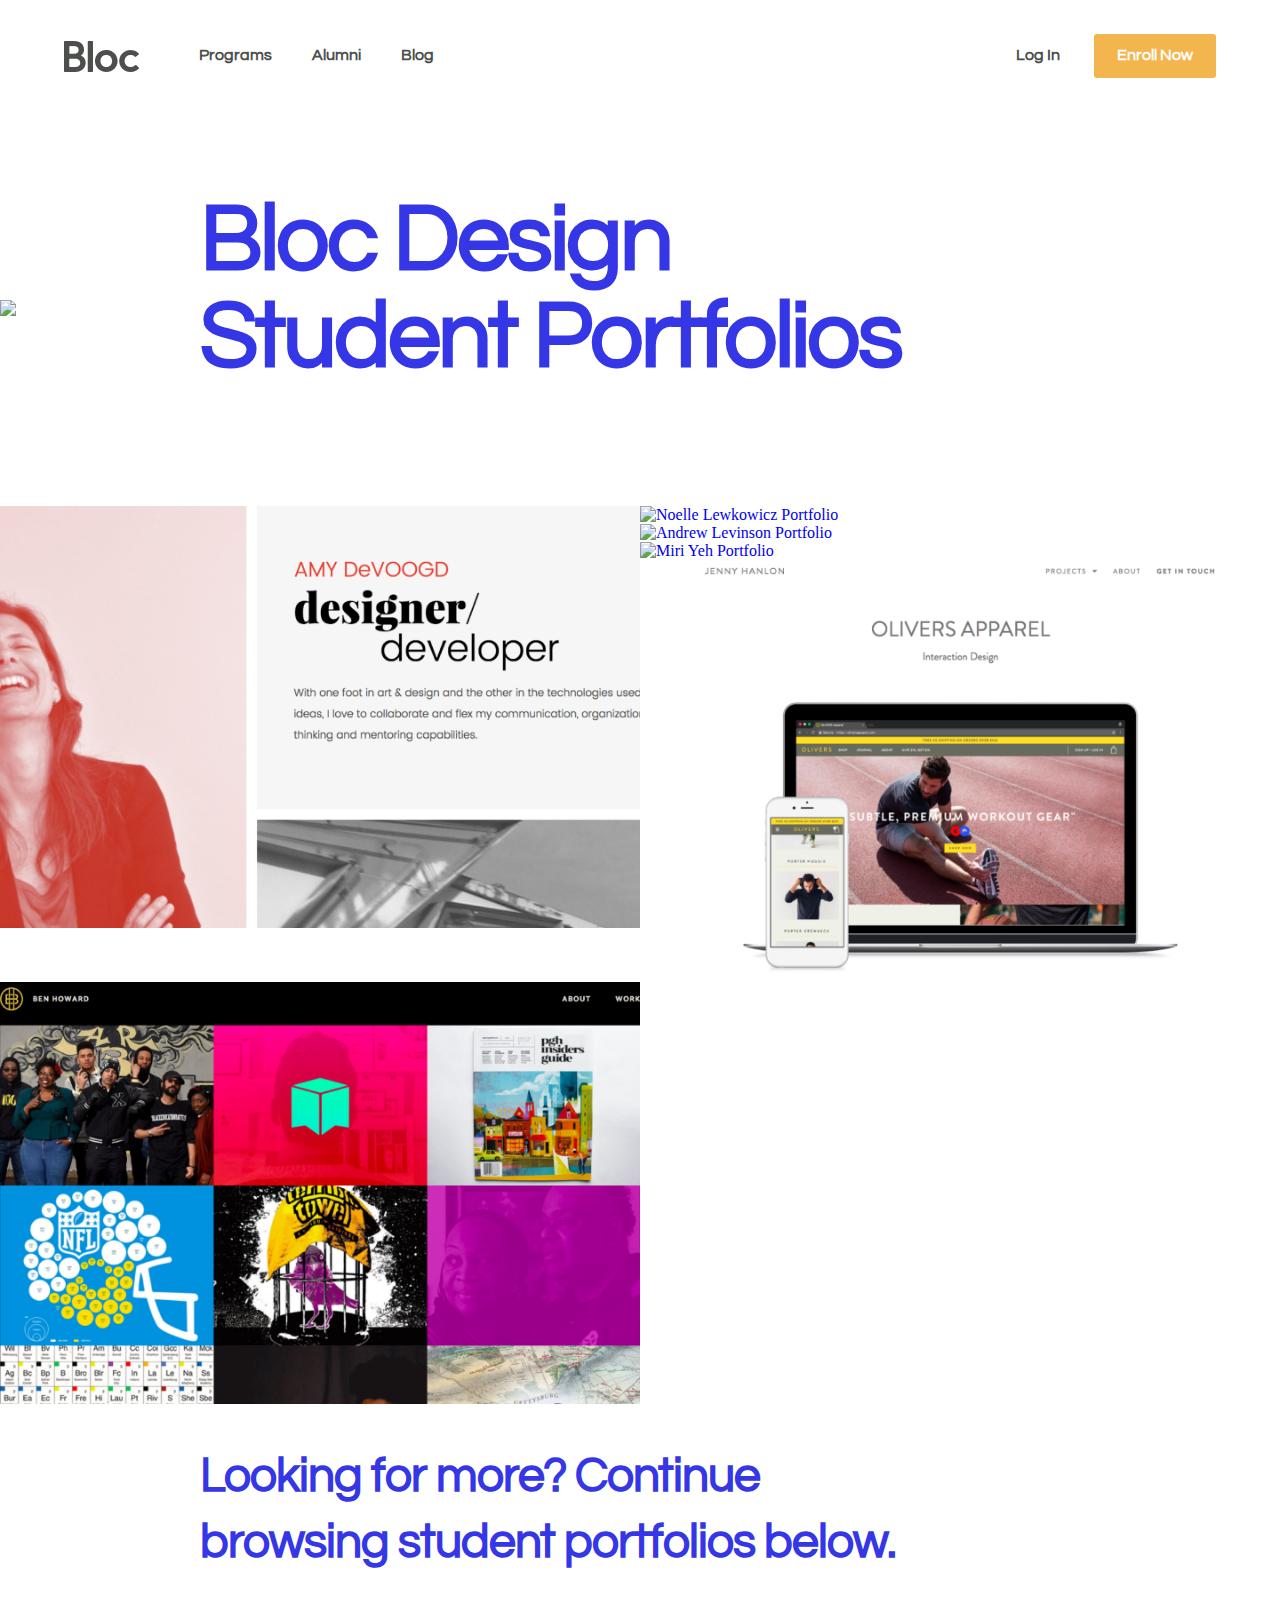
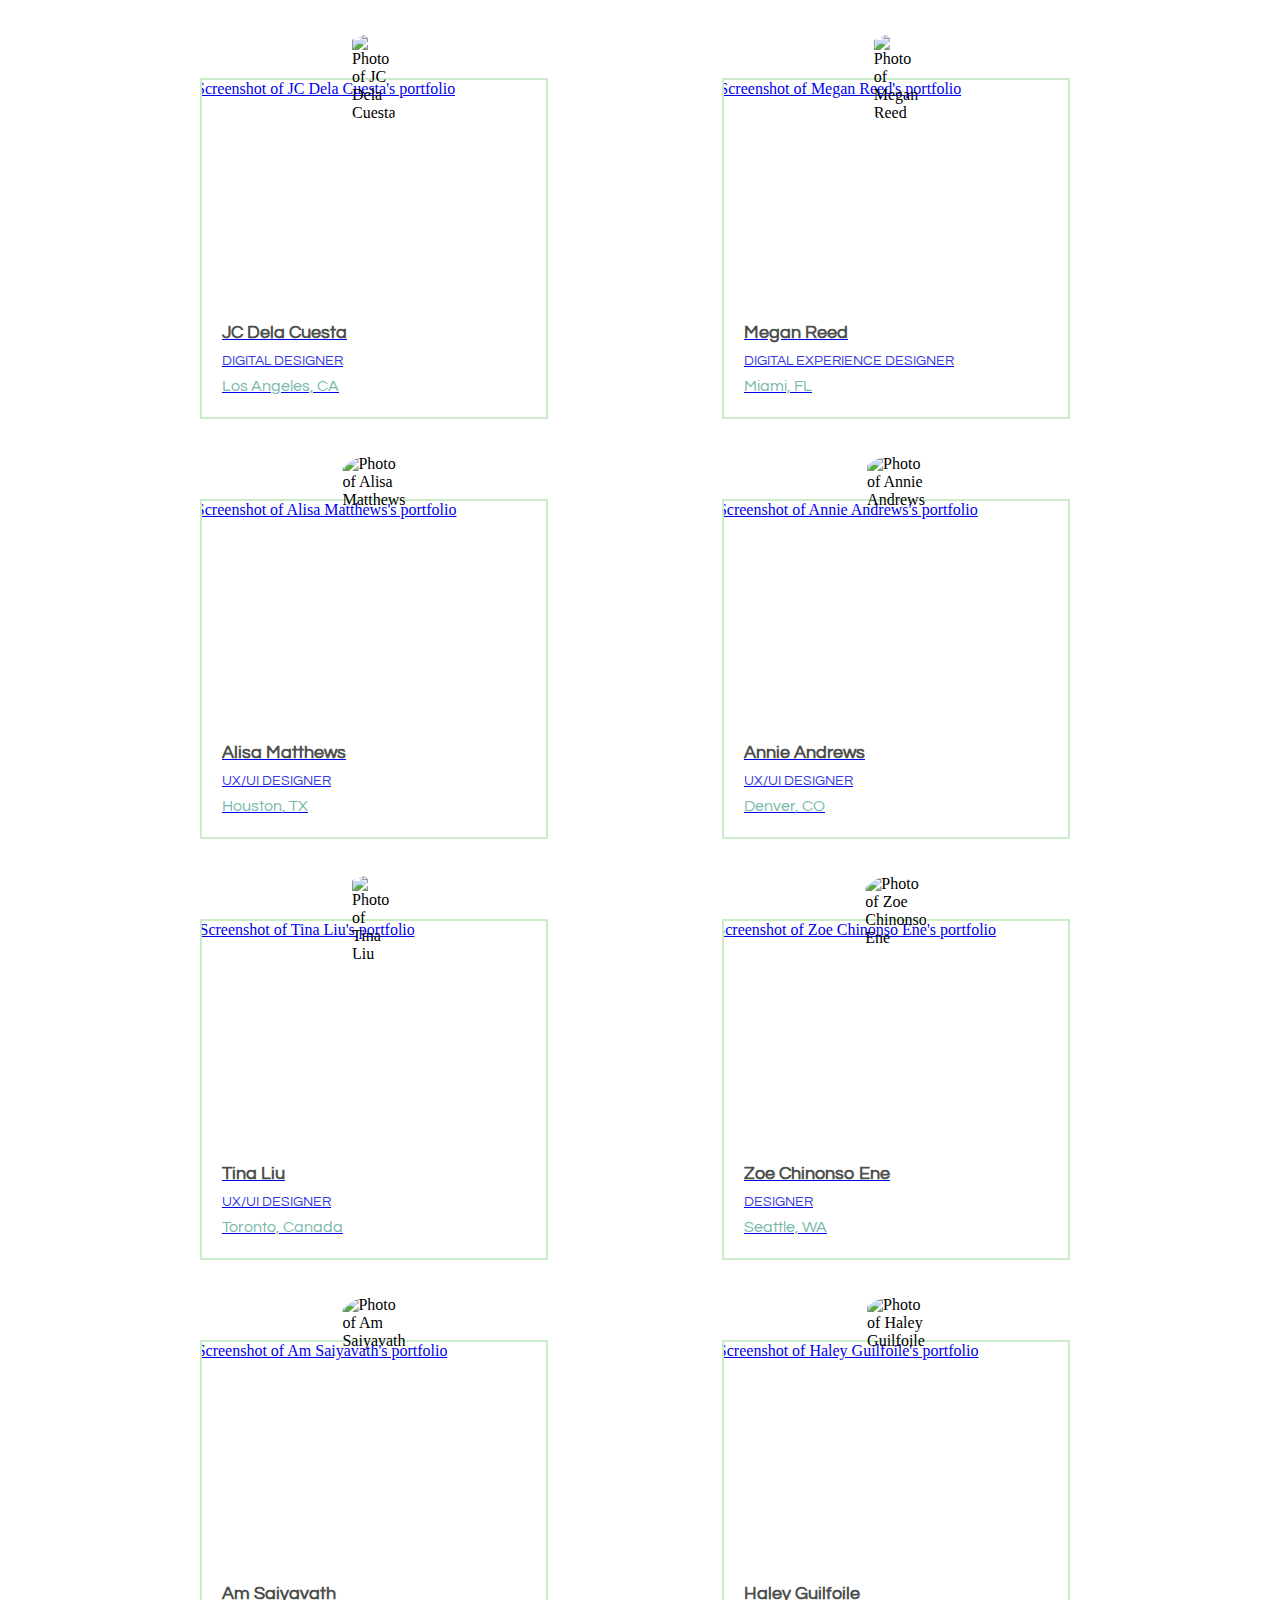
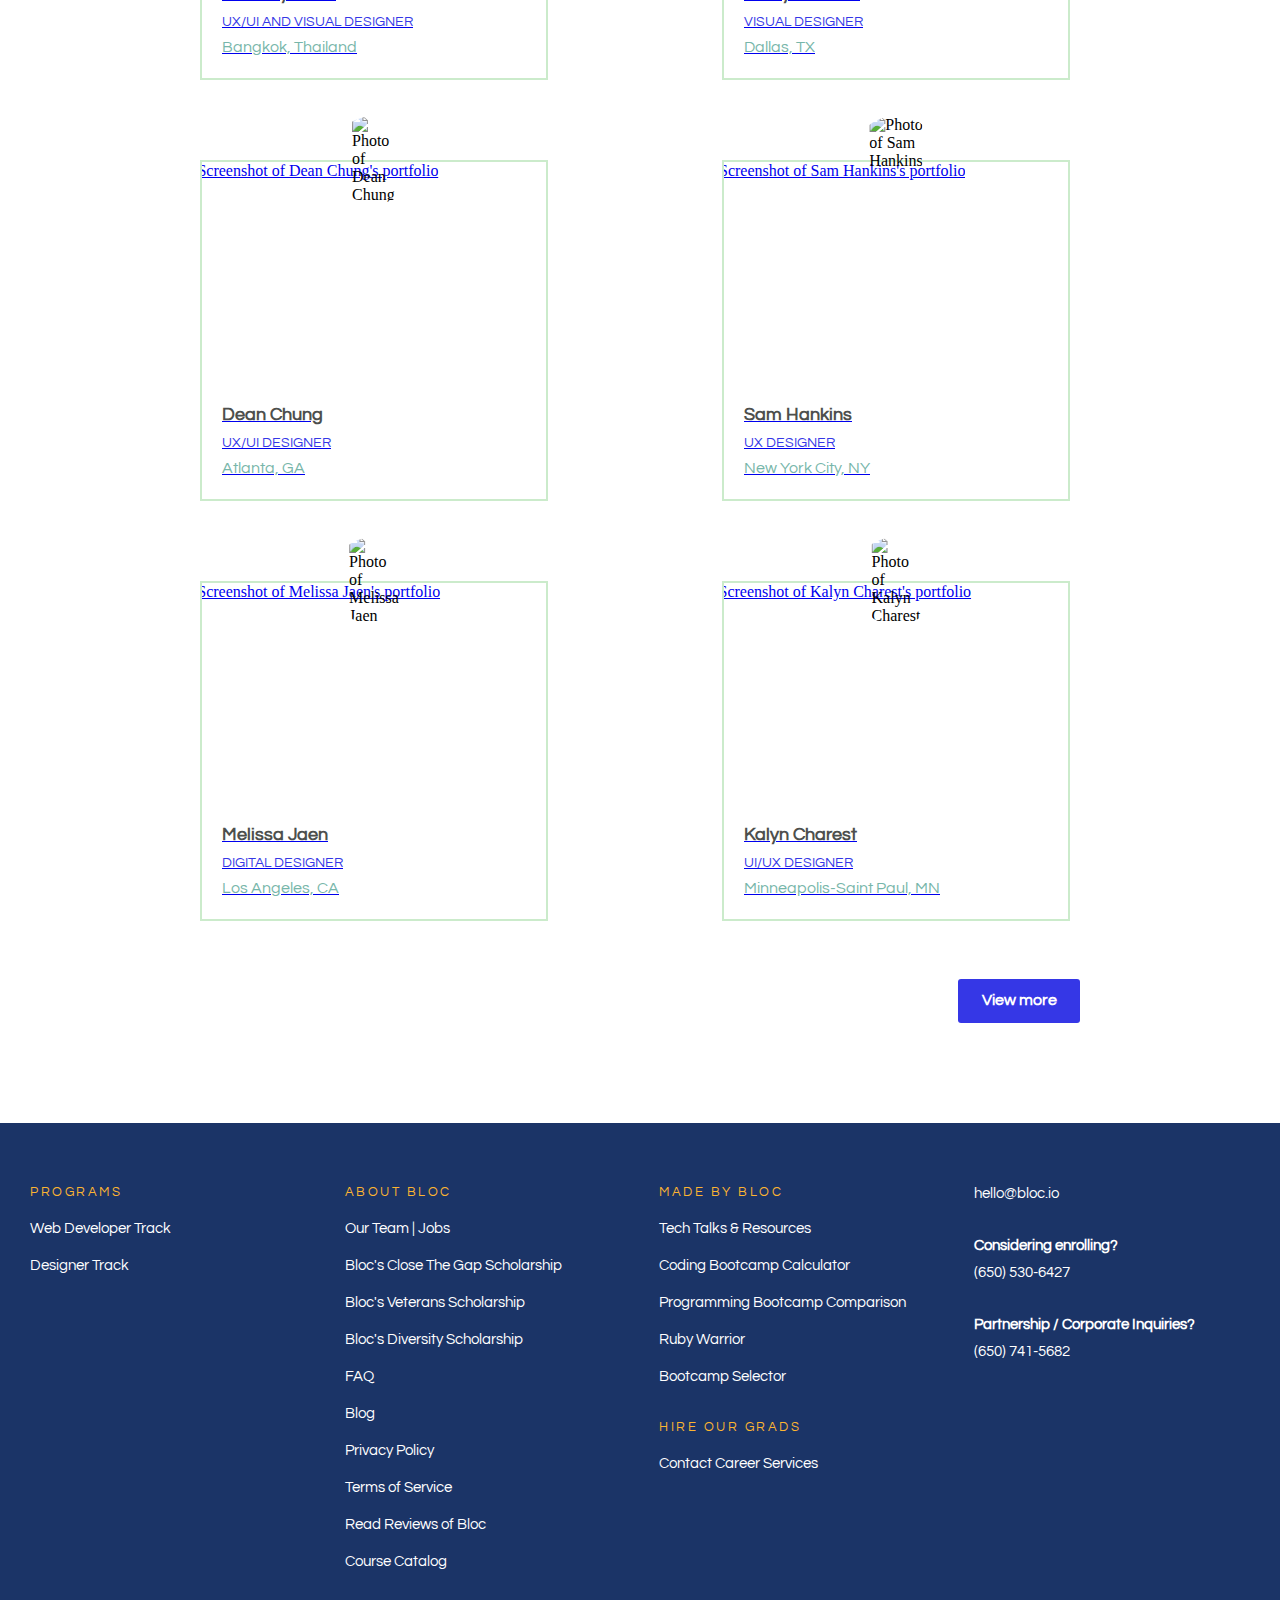
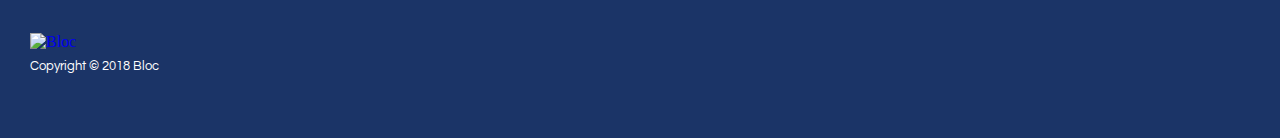
==== commit 77733619: "update featured portfolio order and mobile header for additional section" ====
--- a/index.html
+++ b/index.html
@@ -78,6 +78,7 @@
       <div class="mobile-info-background"><img src="assets/mobile-info-background.png"></div>
       <div class="mobile-info-background-two"><img src="assets/mobile-info-background.png"></div>
       <div class="featured-portfolios-group">
+
         <a class="overlay-link" href="http://devoogd.com/" target="_blank">
           <div class="featured-portfolio" id="amy-d">
             <img src="assets/amy-d-portfolio.png" alt="Amy DeVoogd Portfolio">
@@ -98,6 +99,49 @@
           <p class="featured-portfolio-mobile-type">Designer/Developer</p>
           <p class="featured-portfolio-mobile-city">Chicago, IL</p>
         </div>
+
+        <a class="overlay-link" href="http://noellelewkowicz.com/" target="_blank">
+          <div class="featured-portfolio" id="noelle-l">
+            <img src="assets/noelle-l-portfolio.png" alt="Noelle Lewkowicz Portfolio">
+            <div class="overlay-featured-info slide">
+              <div class="pattern"></div>
+              <div class="featured-student-photo" id="noelle-l-featured"></div>
+              <div class="featured-portfolio-info">
+                <h4>Noelle Lewkowicz</h4>
+                <p class="individual-portfolio-type">UX/UI Designer</p>
+                <p class="individual-portfolio-city">Paris, France</p>
+              </div>
+            </div>
+            <div class="overlay"></div>
+          </div>
+        </a>
+        <div class="featured-portfolio-mobile-info">
+          <h3>Noelle Lewkowicz</h3>
+          <p class="featured-portfolio-mobile-type">UX/UI Designer</p>
+          <p class="featured-portfolio-mobile-city">Paris, France</p>
+        </div>
+
+        <a class="overlay-link" href="http://andrewlevinson.me/" target="_blank">
+          <div class="featured-portfolio" id="andrew-l">
+            <img src="assets/andrew-l-portfolio.png" alt="Andrew Levinson Portfolio">
+            <div class="overlay-featured-info slide">
+              <div class="pattern"></div>
+              <div class="featured-student-photo" id="andrew-l-featured"></div>
+              <div class="featured-portfolio-info">
+                <h4>Andrew Levinson</h4>
+                <p class="individual-portfolio-type">Product Designer</p>
+                <p class="individual-portfolio-city">Chicago, IL</p>
+              </div>
+            </div>
+            <div class="overlay"></div>
+          </div>
+        </a>
+        <div class="featured-portfolio-mobile-info">
+          <h3>Andrew Levinson</h3>
+          <p class="featured-portfolio-mobile-type">Product Designer</p>
+          <p class="featured-portfolio-mobile-city">Chicago, IL</p>
+        </div>
+
         <a class="overlay-link" href="http://miriyeh.com/" target="_blank">
           <div class="featured-portfolio" id="miri-y">
             <img src="assets/miri-y-portfolio.png" alt="Miri Yeh Portfolio">
@@ -118,46 +162,7 @@
           <p class="featured-portfolio-mobile-type">UX Designer and Developer</p>
           <p class="featured-portfolio-mobile-city">Bay Area</p>
         </div>
-        <a class="overlay-link" href="http://andrewlevinson.me/" target="_blank">
-          <div class="featured-portfolio" id="andrew-l">
-            <img src="assets/andrew-l-portfolio.png" alt="Andrew Levinson Portfolio">
-            <div class="overlay-featured-info slide">
-              <div class="pattern"></div>
-              <div class="featured-student-photo" id="andrew-l-featured"></div>
-              <div class="featured-portfolio-info">
-                <h4>Andrew Levinson</h4>
-                <p class="individual-portfolio-type">Product Designer</p>
-                <p class="individual-portfolio-city">Chicago, IL</p>
-              </div>
-            </div>
-            <div class="overlay"></div>
-          </div>
-        </a>
-        <div class="featured-portfolio-mobile-info">
-          <h3>Andrew Levinson</h3>
-          <p class="featured-portfolio-mobile-type">Product Designer</p>
-          <p class="featured-portfolio-mobile-city">Chicago, IL</p>
-        </div>
-        <a class="overlay-link" href="http://noellelewkowicz.com/" target="_blank">
-          <div class="featured-portfolio" id="noelle-l">
-            <img src="assets/noelle-l-portfolio.png" alt="Noelle Lewkowicz Portfolio">
-            <div class="overlay-featured-info slide">
-              <div class="pattern"></div>
-              <div class="featured-student-photo" id="noelle-l-featured"></div>
-              <div class="featured-portfolio-info">
-                <h4>Noelle Lewkowicz</h4>
-                <p class="individual-portfolio-type">UX/UI Designer</p>
-                <p class="individual-portfolio-city">Paris, France</p>
-              </div>
-            </div>
-            <div class="overlay"></div>
-          </div>
-        </a>
-        <div class="featured-portfolio-mobile-info">
-          <h3>Noelle Lewkowicz</h3>
-          <p class="featured-portfolio-mobile-type">UX/UI Designer</p>
-          <p class="featured-portfolio-mobile-city">Paris, France</p>
-        </div>
+
         <a class="overlay-link" href="http://jennyhanlon.com/" target="_blank">
           <div class="featured-portfolio" id="jenny-h">
             <img src="assets/jenny-h-portfolio.png" alt="Jenny Hanlon Portfolio">
@@ -173,11 +178,12 @@
             <div class="overlay"></div>
           </div>
         </a>
-        <div class="featured-portfolio-mobile-info" id="featured-portfolio-mobile-info-last">
+        <div class="featured-portfolio-mobile-info">
           <h3>Jenny Hanlon</h3>
           <p class="featured-portfolio-mobile-type">User Experience Designer</p>
           <p class="featured-portfolio-mobile-city">Bay Area</p>
         </div>
+
         <a class="overlay-link" href="http://benhoward.design/" target="_blank">
           <div class="featured-portfolio" id="ben-h">
             <img src="assets/ben-h-portfolio.png" alt="Ben Howard Portfolio">
@@ -193,7 +199,7 @@
             <div class="overlay"></div>
           </div>
         </a>
-        <div class="featured-portfolio-mobile-info">
+        <div class="featured-portfolio-mobile-info" id="featured-portfolio-mobile-info-last">
           <h3>Ben Howard</h3>
           <p class="featured-portfolio-mobile-type">Designer</p>
           <p class="featured-portfolio-mobile-city">Pittsburg, PA</p>
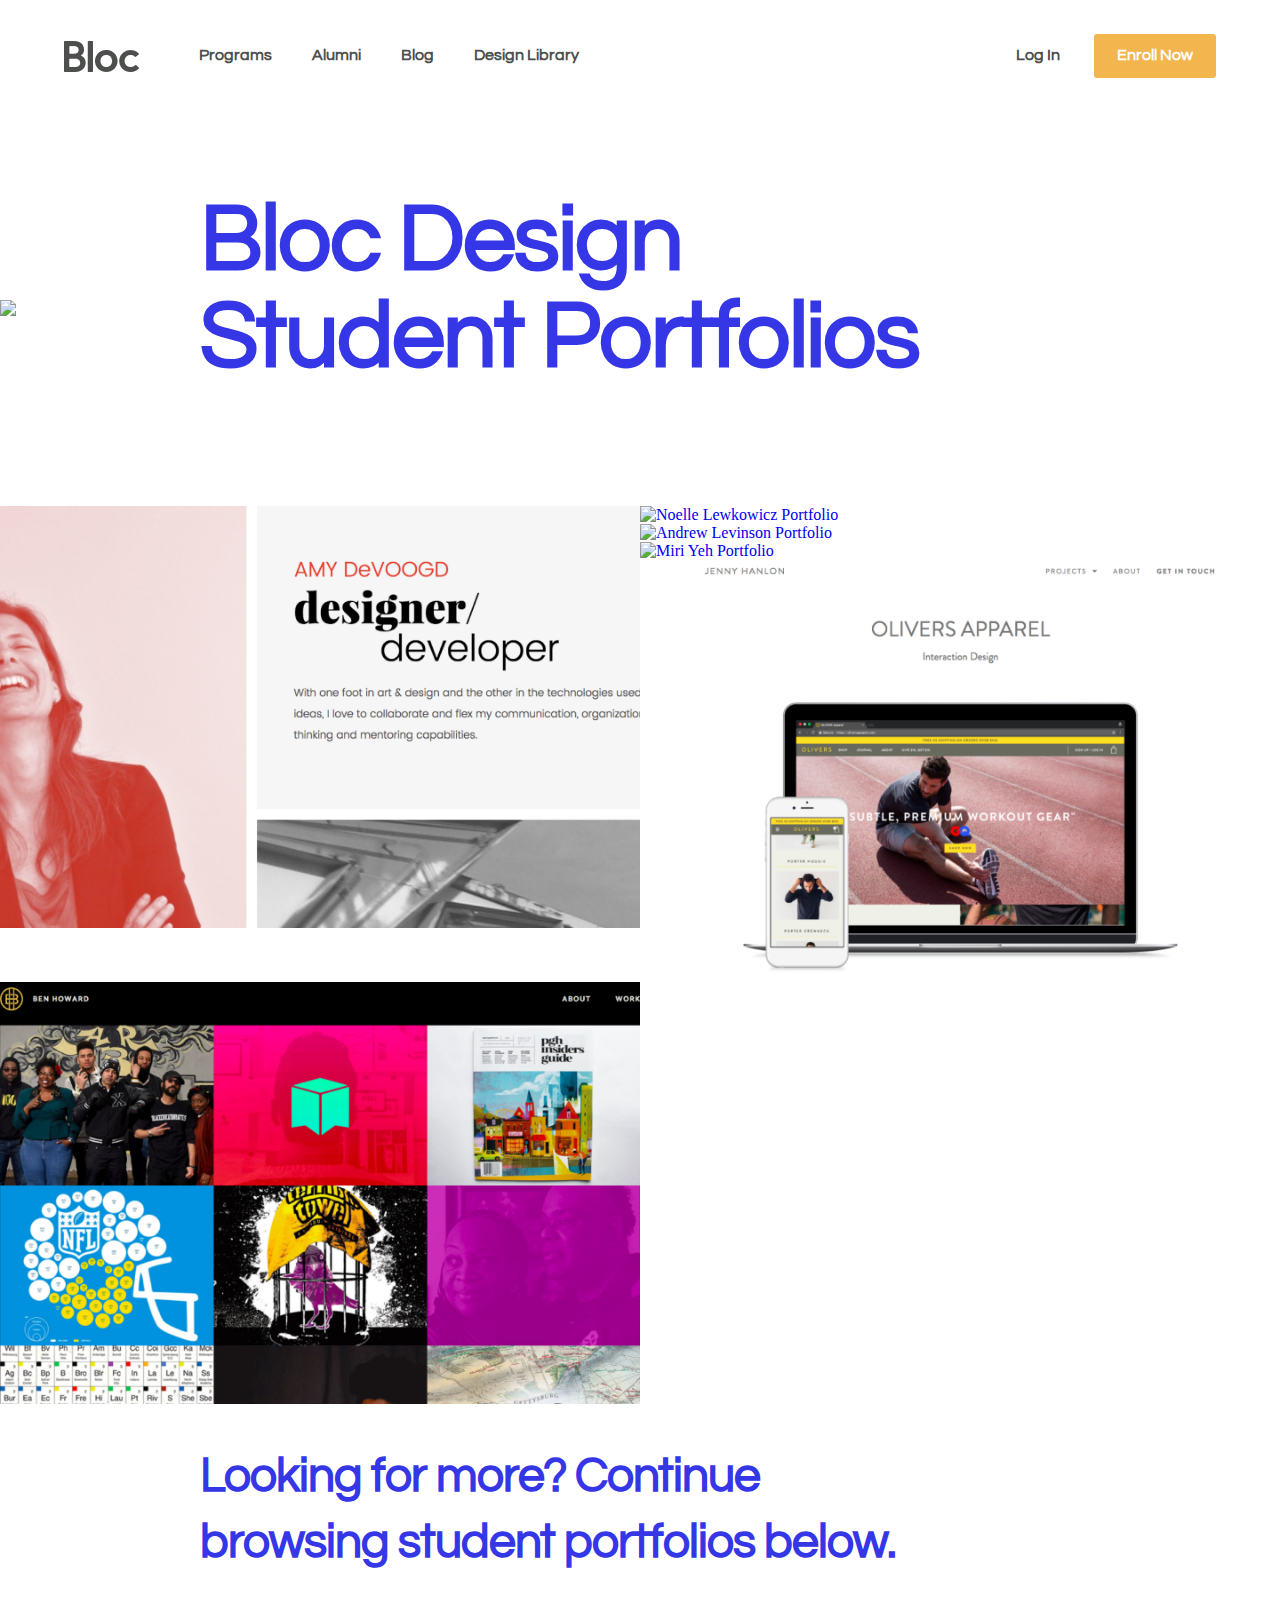
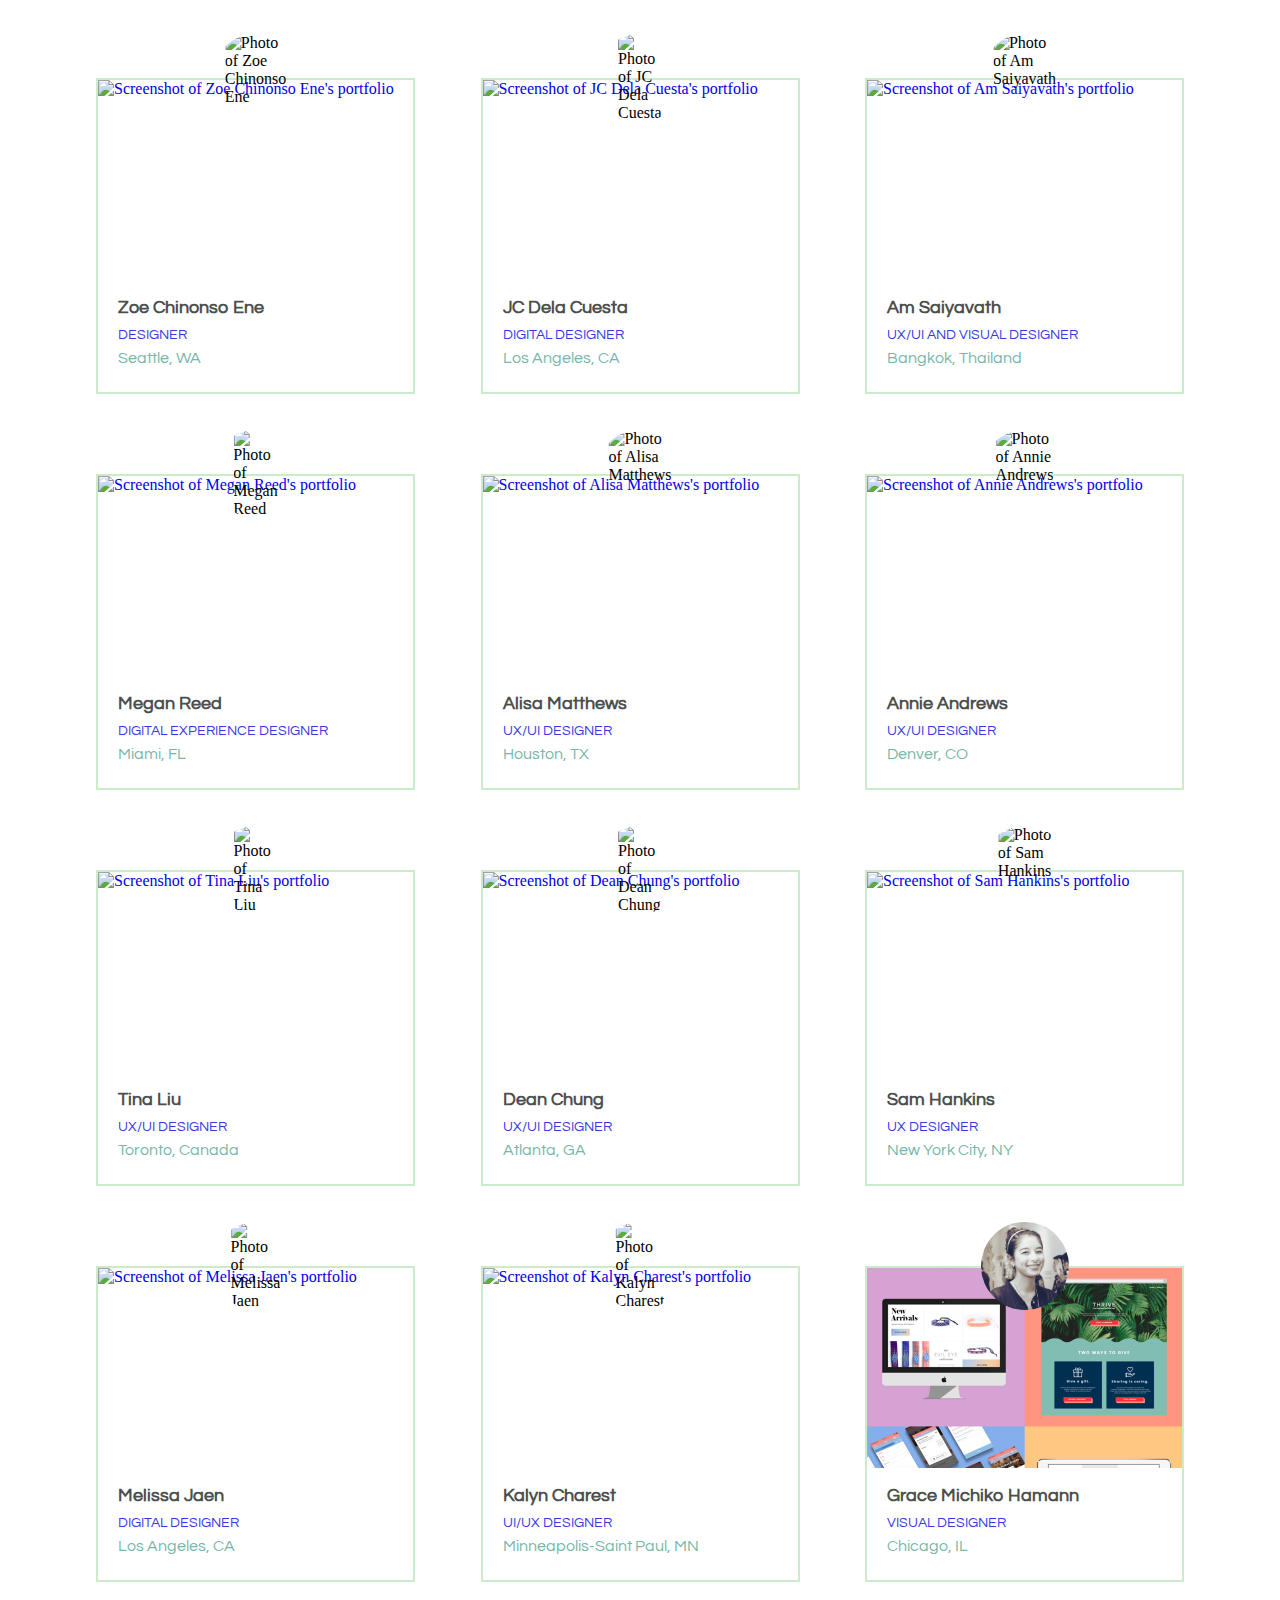
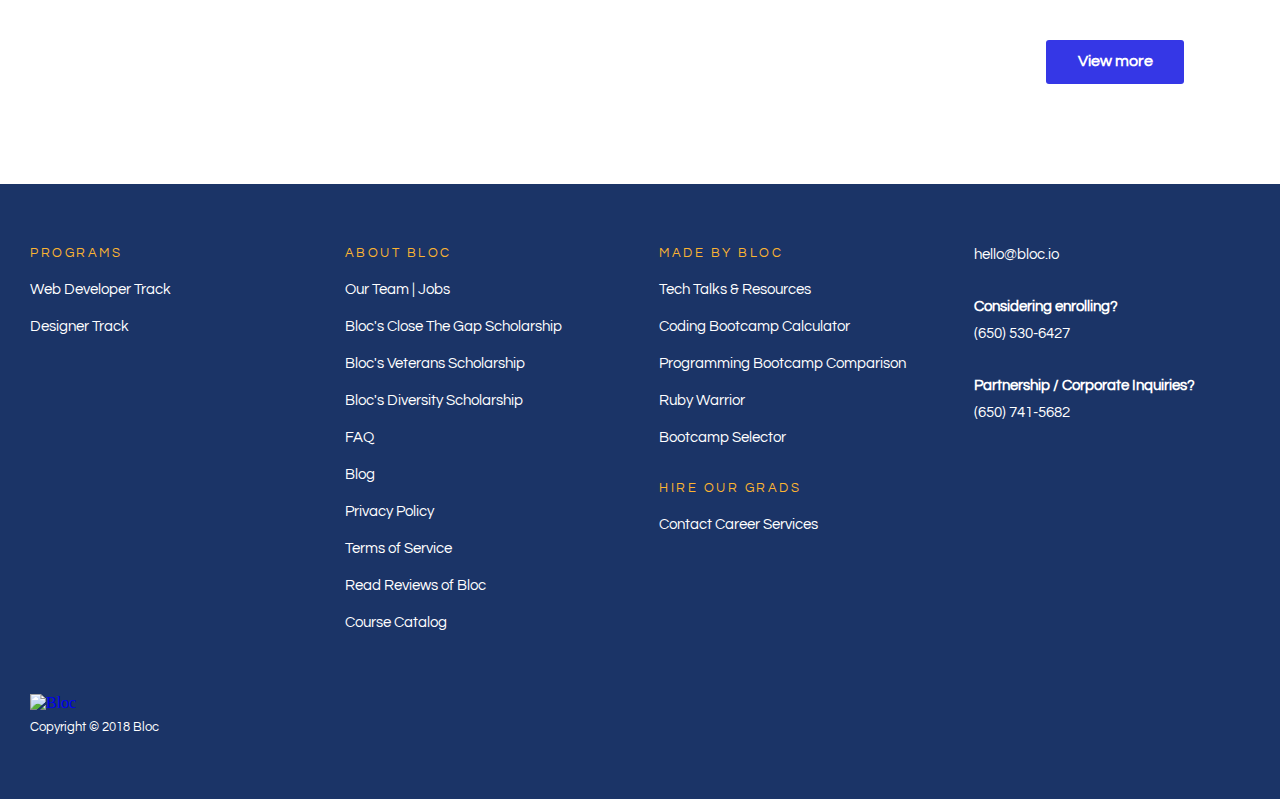
==== commit 639c2b10: "removed Haley Guilfoile from index.html and replaced her with Grace Michiko Hamann" ====
--- a/index.html
+++ b/index.html
@@ -14,6 +14,15 @@
 
     <!-- Google -->
     <meta content='z3HPw1Nm4ihrRs_dA0-OZbMNipfhdT0vu3g4s5tRSQ8' name='google-site-verification'>
+
+    <!-- Global site tag (gtag.js) - Google Analytics -->
+    <script async src="https://www.googletagmanager.com/gtag/js?id=UA-27199098-19"></script>
+    <script>
+      window.dataLayer = window.dataLayer || [];
+      function gtag(){dataLayer.push(arguments);}
+      gtag('js', new Date());
+      gtag('config', 'UA-27199098-19');
+    </script>
 
     <!-- Twitter Card data -->
     <meta content='summary' name='twitter:card'>
@@ -42,7 +51,7 @@
     <!-- Stylesheets -->
     <link rel="stylesheet" href="css/style.css">
     <link rel="stylesheet" href="css/animate.css">
-    <link rel="stylesheet" href="https://img.bloc.io/fonts/typography.css">
+    <link rel="stylesheet" href="fonts/typography.css">
     <link rel="stylesheet" href="https://fonts.googleapis.com/css?family=Questrial:300,400,700">
 
   </head>
@@ -52,12 +61,14 @@
 
     <header>
       <div class="bloc-header">
+        <div class="library-mobile-background"></div>
         <div class="header-one-half-left">
-          <a href="https://www.bloc.io/"><div id="logo"><img src="assets/bloc-logo.png" alt="Bloc logo"></div>
+          <a href="https://www.bloc.io/"><div id="logo"><img id="bloc-logo" src="assets/bloc-logo.png" alt="Bloc logo"><img id="bloc-logo-mobile"src="https://cdn1.bloc.io/assets/marketing_pages/logos/logo-86accc4ff12b5e9b217ac7687b84b2ef.svg" alt="Bloc logo"></div>
           <div class="header-links"></a>
             <a href="https://www.bloc.io/#programs"><h4>Programs</h4></a>
             <a href="https://www.bloc.io/alumni"><h4>Alumni</h4></a>
             <a href="https://medium.com/newsonthebloc"><h4>Blog</h4></a>
+            <a href="http://bloc.design/books"><h4 id="blog-link">Design Library</h4></a>
           </div>
         </div>
         <div class="header-one-half-right">
@@ -94,6 +105,7 @@
             <div class="overlay"></div>
           </div>
         </a>
+        <div class="notch"></div>
         <div class="featured-portfolio-mobile-info">
           <h3>Amy DeVoogd</h3>
           <p class="featured-portfolio-mobile-type">Designer/Developer</p>
@@ -115,6 +127,7 @@
             <div class="overlay"></div>
           </div>
         </a>
+        <div class="notch"></div>
         <div class="featured-portfolio-mobile-info">
           <h3>Noelle Lewkowicz</h3>
           <p class="featured-portfolio-mobile-type">UX/UI Designer</p>
@@ -136,6 +149,7 @@
             <div class="overlay"></div>
           </div>
         </a>
+        <div class="notch"></div>
         <div class="featured-portfolio-mobile-info">
           <h3>Andrew Levinson</h3>
           <p class="featured-portfolio-mobile-type">Product Designer</p>
@@ -157,6 +171,7 @@
             <div class="overlay"></div>
           </div>
         </a>
+        <div class="notch"></div>
         <div class="featured-portfolio-mobile-info">
           <h3>Miri Yeh</h3>
           <p class="featured-portfolio-mobile-type">UX Designer and Developer</p>
@@ -172,16 +187,17 @@
               <div class="featured-portfolio-info">
                 <h4>Jenny Hanlon</h4>
                 <p class="individual-portfolio-type">User Experience<br>Designer</p>
-                <p class="individual-portfolio-city">Bay Area</p>
+                <p class="individual-portfolio-city">Denver, CO</p>
               </div>
             </div>
             <div class="overlay"></div>
           </div>
         </a>
+        <div class="notch"></div>
         <div class="featured-portfolio-mobile-info">
           <h3>Jenny Hanlon</h3>
           <p class="featured-portfolio-mobile-type">User Experience Designer</p>
-          <p class="featured-portfolio-mobile-city">Bay Area</p>
+          <p class="featured-portfolio-mobile-city">Denver, CO</p>
         </div>
 
         <a class="overlay-link" href="http://benhoward.design/" target="_blank">
@@ -193,16 +209,17 @@
               <div class="featured-portfolio-info">
                 <h4>Ben Howard</h4>
                 <p class="individual-portfolio-type">Designer</p>
-                <p class="individual-portfolio-city">Designer</p>
+                <p class="individual-portfolio-city">Pittsburgh, PA</p>
               </div>
             </div>
             <div class="overlay"></div>
           </div>
         </a>
+        <div class="notch"></div>
         <div class="featured-portfolio-mobile-info" id="featured-portfolio-mobile-info-last">
           <h3>Ben Howard</h3>
           <p class="featured-portfolio-mobile-type">Designer</p>
-          <p class="featured-portfolio-mobile-city">Pittsburg, PA</p>
+          <p class="featured-portfolio-mobile-city">Pittsburgh, PA</p>
         </div>
       </div>
     </section>
@@ -220,6 +237,22 @@
 
         <div class="individual-portfolio">
           <div class="individual-portfolio-student-photo">
+            <img src="assets/zoe-c-e-photo.png" alt="Photo of Zoe Chinonso Ene">
+          </div>
+          <a href="https://www.zoeene.design/" target="_blank">
+            <div class="individual-portfolio-screenshot">
+              <img src="assets/zoe-c-e-screenshot.png" alt="Screenshot of Zoe Chinonso Ene's portfolio">
+            </div>
+            <div class="individual-portfolio-info">
+              <h3>Zoe Chinonso Ene</h3>
+              <p class="individual-portfolio-type">Designer</p>
+              <p class="individual-portfolio-city">Seattle, WA</p>
+            </div>
+          </a>
+        </div>
+
+        <div class="individual-portfolio">
+          <div class="individual-portfolio-student-photo">
             <img src="assets/jc-d-c-photo.png" alt="Photo of JC Dela Cuesta">
           </div>
           <a href="http://jcdelacuesta.com/" target="_blank">
@@ -236,6 +269,22 @@
 
         <div class="individual-portfolio">
           <div class="individual-portfolio-student-photo">
+            <img src="assets/am-s-photo.png" alt="Photo of Am Saiyavath">
+          </div>
+          <a href="https://amsaiyavath.com/" target="_blank">
+            <div class="individual-portfolio-screenshot">
+              <img src="assets/am-s-screenshot.png" alt="Screenshot of Am Saiyavath's portfolio">
+            </div>
+            <div class="individual-portfolio-info">
+              <h3>Am Saiyavath</h3>
+              <p class="individual-portfolio-type">UX/UI and Visual Designer</p>
+              <p class="individual-portfolio-city">Bangkok, Thailand</p>
+            </div>
+          </a>
+        </div>
+
+        <div class="individual-portfolio">
+          <div class="individual-portfolio-student-photo">
             <img src="assets/megan-r-photo.png" alt="Photo of Megan Reed">
           </div>
           <a href="http://meganreed.com/" target="_blank">
@@ -300,54 +349,6 @@
 
         <div class="individual-portfolio">
           <div class="individual-portfolio-student-photo">
-            <img src="assets/zoe-c-e-photo.png" alt="Photo of Zoe Chinonso Ene">
-          </div>
-          <a href="https://www.zoeene.design/" target="_blank">
-            <div class="individual-portfolio-screenshot">
-              <img src="assets/zoe-c-e-screenshot.png" alt="Screenshot of Zoe Chinonso Ene's portfolio">
-            </div>
-            <div class="individual-portfolio-info">
-              <h3>Zoe Chinonso Ene</h3>
-              <p class="individual-portfolio-type">Designer</p>
-              <p class="individual-portfolio-city">Seattle, WA</p>
-            </div>
-          </a>
-        </div>
-
-        <div class="individual-portfolio">
-          <div class="individual-portfolio-student-photo">
-            <img src="assets/am-s-photo.jpeg" alt="Photo of Am Saiyavath">
-          </div>
-          <a href="https://amsaiyavath.com/" target="_blank">
-            <div class="individual-portfolio-screenshot">
-              <img src="assets/am-s-screenshot.png" alt="Screenshot of Am Saiyavath's portfolio">
-            </div>
-            <div class="individual-portfolio-info">
-              <h3>Am Saiyavath</h3>
-              <p class="individual-portfolio-type">UX/UI and Visual Designer</p>
-              <p class="individual-portfolio-city">Bangkok, Thailand</p>
-            </div>
-          </a>
-        </div>
-
-        <div class="individual-portfolio">
-          <div class="individual-portfolio-student-photo">
-            <img src="assets/haley-g-photo.png" alt="Photo of Haley Guilfoile">
-          </div>
-          <a href="http://www.haleyjoy.com/" target="_blank">
-            <div class="individual-portfolio-screenshot">
-              <img src="assets/haley-g-screenshot.png" alt="Screenshot of Haley Guilfoile's portfolio">
-            </div>
-            <div class="individual-portfolio-info">
-              <h3>Haley Guilfoile</h3>
-              <p class="individual-portfolio-type">Visual Designer</p>
-              <p class="individual-portfolio-city">Dallas, TX</p>
-            </div>
-          </a>
-        </div>
-
-        <div class="individual-portfolio">
-          <div class="individual-portfolio-student-photo">
             <img src="assets/dean-c-photo.png" alt="Photo of Dean Chung">
           </div>
           <a href="http://www.deanchung.com/" target="_blank">
@@ -406,6 +407,22 @@
               <h3>Kalyn Charest</h3>
               <p class="individual-portfolio-type">UI/UX Designer</p>
               <p class="individual-portfolio-city">Minneapolis-Saint Paul, MN</p>
+            </div>
+          </a>
+        </div>
+
+        <div class="individual-portfolio">
+          <div class="individual-portfolio-student-photo">
+            <img src="assets/grace-m-h-photo.jpeg" alt="Photo of Grace Michiko Hamann">
+          </div>
+          <a href="http://gracemichiko.com/" target="_blank">
+            <div class="individual-portfolio-screenshot">
+              <img src="assets/grace-m-h-screenshot.png" alt="Screenshot of Grace Michiko Hamann's portfolio">
+            </div>
+            <div class="individual-portfolio-info">
+              <h3>Grace Michiko Hamann</h3>
+              <p class="individual-portfolio-type">Visual Designer</p>
+              <p class="individual-portfolio-city">Chicago, IL</p>
             </div>
           </a>
         </div>
--- a/css/style.css
+++ b/css/style.css
@@ -25,17 +25,13 @@
   font-style: normal;
 }
 
-ul {
-    -webkit-margin-after: 0;
-    -webkit-margin-before: 0;
-    -webkit-padding-start: 0;
-    padding: 0;
-    margin: 0;
-    text-align: left;
-    top:0;
-    right: 0;
-    bottom: 0;
-    left: 0;
+* {
+  -webkit-margin-after: 0;
+  -webkit-margin-before: 0;
+  -webkit-padding-start: 0;
+  margin: 0;
+  padding: 0;
+  text-decoration: none;
 }
 
 body {
@@ -93,10 +89,6 @@
   display: none;
 }
 
-.bloc-header a {
-  text-decoration: none;
-}
-
 .bloc-header {
   width: 100%;
   max-width: 2800px;
@@ -109,7 +101,6 @@
   width: 50px;
   float: left;
   position: relative;
-  transition: 0.5s ease;
 }
 
 .header-one-half-right {
@@ -118,7 +109,6 @@
   margin-right: 30px;
   width: 122px;
   float: right;
-  transition: 0.5s ease;
 }
 
 #logo {
@@ -143,6 +133,16 @@
   background-color: #F3B64F;
   border-radius: 3px;
   float: right;
+  position: relative;
+  clear: none;
+}
+
+.enroll-button:hover {
+  background-color: rgba(243, 182, 79, .9);
+  -webkit-transition: all 0.2s ease-in-out;
+  -moz-transition: all 0.2s ease-in-out;
+  -o-transition: all 0.2s ease-in-out;
+  transition: all 0.2s ease-in-out;
 }
 
 .enroll-button h4 {
@@ -162,22 +162,31 @@
     margin-top: -800px;
   }
 
+  .header-one-half-right {
+    width: 250px;
+    margin-right: 64px;
+  }
+  #blog-link {
+    padding-right: 0;
+  }
+  .log-in-link {
+    display: inline-block;
+    margin-top: 12px;
+    margin-left: 50px;
+    position: relative;
+    clear: none;
+  }
+}
+
+@media (min-width: 915px) {
   .header-one-half-left {
-    width: 400px;
-    margin-left: 64px;
-    display: -webkit-inline-box;
-  }
-  .header-one-half-right {
-    width: 200px;
-    margin-right: 64px;
+  width: 455px;
+  margin-left: 64px;
+  display: -webkit-inline-box;
   }
   .header-links h4 {
     display: inline-block;
     padding-right: 36px;
-    margin-top: 12px;
-  }
-  .log-in-link {
-    display: -webkit-inline-box;
     margin-top: 12px;
   }
 }
@@ -250,6 +259,20 @@
   z-index: -2;
 }
 
+.notch {
+  display: block;
+  z-index: 5;
+  position: absolute;
+  margin-top: -9.5px;
+  margin-left: 30px;
+  width: 0;
+  height: 0;
+  border-left: 12px solid transparent;
+  border-right: 12px solid transparent;
+  border-bottom: 10px solid #3537E6;
+}
+
+
 #featured-portfolio-mobile-info-last {
   display: block;
   height: 360px;
@@ -312,7 +335,7 @@
   .featured-portfolios-section-title h1 {
     font-size: 95px;
     line-height: 97px;
-    letter-spacing: -3px;
+    letter-spacing: -2px;
   }
   .featured-background {
     margin-top: 320px;
@@ -324,6 +347,9 @@
     overflow: hidden;
   }
   .featured-portfolio-mobile-info {
+    display: none;
+  }
+  .notch {
     display: none;
   }
   #featured-portfolio-mobile-info-last {
@@ -376,6 +402,15 @@
   #amy-d-featured {
     background-image: url(../assets/amy-d.jpg);
   }
+  #miri-y-featured {
+    background-image: url(../assets/miri-y.jpg);
+  }
+  #andrew-l-featured {
+    background-image: url(../assets/andrew-l.jpg);
+  }
+  #noelle-l-featured {
+    background-image: url(../assets/noelle-l.jpg);
+  }
   #edward-l-featured {
     background-image: url(../assets/edward-l.png);
   }
@@ -429,9 +464,6 @@
   .featured-portfolios-section-title {
     margin-left: 200px;
   }
-  .featured-portfolios-section-title {
-    width: 760px;
-  }
   .featured-background {
     margin-top: 300px;
   }
@@ -456,6 +488,9 @@
 }
 
 @media (min-width: 1150px) {
+  .featured-portfolios-section-title {
+    width: 800px;
+  }
   .featured-background img {
     width: 150%;
   }
@@ -613,6 +648,10 @@
 
 @media (min-width: 1600px) {
   .more-portfolios-section-title {
+    background: transparent;
+    padding-left: 0;
+  }
+  .more-portfolios-section-title {
     max-width: 2160px;
     padding-left: 0;
     margin-left: auto;
@@ -632,7 +671,7 @@
   flex-direction: column;
   padding-top: 40px;
   padding-bottom: 40px;
-  width: 314px;
+  width: 315px;
   margin-left: auto;
   margin-right: auto;
 }
@@ -661,8 +700,8 @@
 }
 
 .individual-portfolio-screenshot {
-  width: 314px;
-  height: 206.8px;
+  width: 315px;
+  height: 200px;
   overflow: hidden;
   border-top: 2px solid #CBEBCB;
   border-right: 2px solid #CBEBCB;
@@ -680,14 +719,18 @@
 }
 
 .individual-portfolio-screenshot img {
-  height: 206.8px;
-  left: 8%;
-  transform: translateX(-8%);
+  width: 315px;
+}
+
+#chris-k-photo img {
+  width: 90px;
+  height: auto;
+  margin-top: -16px;
 }
 
 .individual-portfolio-info {
-  height: 110px;
-  width: 314px;
+  height: 112px;
+  width: 315px;
   border-right: 2px solid #CBEBCB;
   border-bottom: 2px solid #CBEBCB;
   border-left: 2px solid #CBEBCB;
@@ -707,7 +750,7 @@
 .individual-portfolio-info h3 {
   font-size: 18px;
   color: #4D4F4D;
-  padding: 6px 0 0 20px;
+  padding: 8px 0 0 20px;
 }
 
 .individual-portfolio-city {
@@ -721,20 +764,30 @@
   letter-spacing: 18%;
   text-transform: uppercase;
   color: #3537E6;
-  padding: 2px 0 10px 20px;
+  padding: 1px 0 8px 20px;
 }
 
 .page-buttons-container {
   height: 104px;
-  width: 100%;
-  max-width: 1639px;
+  width: 85%;
+  margin-left: auto;
+  margin-right: auto;
+  max-width: 1755px;
 }
 
 .portfolio-page-button {
-  width: 122px;
+  width: 138px;
   height: 44px;
   background-color: #3537E6;
   border-radius: 3px;
+}
+
+.portfolio-page-button:hover {
+  background-color: rgba(53, 55, 230, .9);
+  -webkit-transition: all 0.2s ease-in-out;
+  -moz-transition: all 0.2s ease-in-out;
+  -o-transition: all 0.2s ease-in-out;
+  transition: all 0.2s ease-in-out;
 }
 
 .portfolio-page-button h4 {
@@ -746,19 +799,39 @@
 
 .previous-button {
   float: left;
-  margin-left: 30px;
 }
 
 .next-button {
   float: right;
-  margin-right: 30px;
 }
 
 @media (min-width: 768px) {
+  .page-buttons-container {
+    height: 144px;
+  }
+}
+
+@media (min-width: 850px) {
   .more-portfolios-layout {
+    width: 90%;
+    max-width: 900px;
+    flex-wrap: wrap;
     padding-top: 0;
-  }
-  .individual-portfolio-student-photo {
+    padding-left: 64px;
+    flex-direction: row;
+    justify-content: space-between;
+    -webkit-transition: all 0.2s ease-in-out;
+    -moz-transition: all 0.2s ease-in-out;
+    -o-transition: all 0.2s ease-in-out;
+    transition: all 0.2s ease-in-out;
+  }
+  .individual-portfolio {
+    padding-right: 64px;
+  }
+}
+
+@media (min-width: 950px) {
+    .individual-portfolio-student-photo {
     width: 88px;
     height: 88px;
     margin-bottom: -44px;
@@ -766,89 +839,255 @@
   .individual-portfolio-student-photo img {
     height: 88px;
   }
-  .individual-portfolio-screenshot {
-    width: 344px;
-    height: 226.46px;
-  }
-  .individual-portfolio-screenshot img {
-    height: 226.46px;
-  }
-  .individual-portfolio-info {
-    width: 344px;
-  }
-  .page-buttons-container {
-    height: 144px;
-  }
+}
+
+@media (min-width: 1280px) {
+  .more-portfolios-layout {
+    max-width: none;
+  }
+}
+
+@media (min-width: 1850px) {
   .previous-button {
+    margin-left: 0;
+  }
+  .next-button {
+    margin-right: 0;
+  }
+}
+
+@media (min-width: 2100px) {
+  .more-portfolios-layout {
+    max-width: 1820px;
+  }
+}
+
+
+
+
+/* Library Book List */
+
+.book-page-content {
+  margin-left: auto;
+  margin-right: auto;
+  max-width: 2800px;
+}
+
+#bloc-logo-mobile {
+  display: block;
+  height: 30px;
+}
+
+#bloc-logo {
+  display: none;
+}
+
+.library-mobile-background {
+  display: block;
+  position: absolute;
+  background-color: #3537E6;
+  width: 100%;
+  height: 396px;
+  z-index: -1;
+}
+
+#design-library-title {
+  z-index: 1;
+  margin-left: 0;
+  margin-right: 0;
+}
+
+#design-library-title h1 {
+  color: #fff;
+}
+
+.book-list-section {
+  display: flex;
+  flex-direction: column;
+  position: relative;
+  clear: both;
+  padding-top: 78px;
+  padding-bottom: 40px;
+  width: 200px;
+  margin-left: auto;
+  margin-right: auto;
+}
+
+.book-subjects {
+  display: block;
+  text-align: left;
+  margin-left: 30px;
+  z-index: 1;
+}
+
+.book-subject {
+  display: inline-block;
+  float: left;
+  width: auto;
+  height: auto;
+  padding-bottom: 5px;
+  margin-right: 20px;
+}
+
+.book-subject h1 {
+  color: #fff;
+  font-size: 26px;
+  letter-spacing: 0;
+}
+
+#theory-title-active {
+  border-bottom: 5px solid #fff;
+}
+
+#front-end-title-inactive {
+  border-bottom: none;
+}
+
+#theory-title-inactive {
+  border-bottom: none;
+}
+
+#front-end-title-active {
+  border-bottom: 5px solid #fff;
+}
+
+.book {
+  width: 200px;
+  height: auto;
+}
+
+.book-cover {
+  width: 200px;
+  height: auto;
+  float: left;
+  margin-bottom: 16px;
+  border-bottom: 4px solid white;
+}
+
+.book-cover img {
+  width: 100%;
+  overflow: hidden;
+  vertical-align: top;
+  z-index: 1;
+}
+
+
+.book h2 {
+  font-size: 16px;
+  line-height: 24px;
+  padding: 15px 0 5px 0;
+  letter-spacing: 0;
+}
+
+.book h3 {
+  font-size: 14px;
+  text-align: center;
+  padding-top: 6px;
+}
+
+.book h4 {
+  font-size: 14px;
+  color: #77B6AA;
+  padding-bottom: 8px;
+}
+
+.book p {
+  color: #4D4F4D;
+  font-size: 14px;
+  line-height: 21px;
+  padding-bottom: 40px;
+}
+
+.buy-book-overlay {
+  position: absolute;
+  float: left;
+  bottom: 0;
+  z-index: 2;
+  width: 200px;
+  height: 52px;
+  background: #F3B64F;
+  opacity: 0;
+  -webkit-transition: all 0.2s ease-in-out;
+  -moz-transition: all 0.2s ease-in-out;
+  -o-transition: all 0.2s ease-in-out;
+  transition: all 0.2s ease-in-out;
+}
+
+.book:hover .buy-book-overlay {
+  opacity: 1;
+}
+
+@media (min-width: 768px) {
+  #bloc-logo-mobile {
+    display: none;
+  }
+  #bloc-logo {
+    display: block;
+  }
+  .library-mobile-background {
+    display: none;
+  }
+  #design-library-title h1 {
+    color: #3537E6;
+  }
+  .book-list-section {
+    padding-top: 48px;
+  }
+  .book-subjects {
     margin-left: 64px;
-  }
-  .next-button {
-    margin-right: 64px;
+    -webkit-transition: all 0.2s ease-in-out;
+    -moz-transition: all 0.2s ease-in-out;
+    -o-transition: all 0.2s ease-in-out;
+    transition: all 0.2s ease-in-out;
+  }
+  .book-subject {
+    padding-bottom: 10px;
+    margin-right: 40px;
+  }
+  .book-subject h1 {
+    color: #3537E6;
+    font-size: 40px;
+  }
+  #theory-title-active {
+    border-bottom: 6px solid #3537E6;
+  }
+
+  #front-end-title-inactive h1 {
+    color: #77B6AA;
+  }
+
+  #theory-title-inactive h1 {
+    color: #77B6AA;
+  }
+
+  #front-end-title-active {
+    border-bottom: 6px solid #3537E6;
   }
 }
 
 @media (min-width: 950px) {
-  .more-portfolios-layout {
-    max-width: 1000px;
-    padding-left: 200px;
-    padding-right: 146px;
+  .book-list-section {
     flex-wrap: wrap;
     flex-direction: row;
     justify-content: space-between;
-    margin-right: auto;
-    margin-left: auto;
-  }
-  .individual-portfolio {
-    padding-right: 64px;
-  }
-  .previous-button {
+    width: auto;
+    margin-left: 167px;
+    margin-right: 167px;
+    -webkit-transition: all 0.2s ease-in-out;
+    -moz-transition: all 0.2s ease-in-out;
+    -o-transition: all 0.2s ease-in-out;
+    transition: all 0.2s ease-in-out;
+  }
+  .book-subjects {
     margin-left: 200px;
   }
-  .next-button {
-    margin-right: 200px;
-  }
-}
-
-@media (min-width: 1200px) {
-  .more-portfolios-layout {
-    width: auto;
-  }
-  .individual-portfolio {
-    padding-right: 64px;
-  }
-}
-
-@media (min-width: 1550px) {
-  .more-portfolios-layout {
-    max-width: 1639px;
-  }
-}
-
-@media (min-width: 1750px) {
-  .previous-button {
-    margin-left: 0;
-  }
-  .next-button {
-    margin-right: 0;
-  }
-  .page-buttons-container {
-    margin-right: auto;
-    margin-left: auto;
-  }
-}
-
-@media (min-width: 2160px) {
-  .more-portfolios-layout {
-    width: 1639px;
-  }
-}
-
+  .book {
+    padding-left: 33px;
+    padding-right: 33px;
+  }
+}
 
 /* Footer */
-
-.footer a {
-  text-decoration: none;
-}
 
 .footer ul {
   list-style-type: none;
